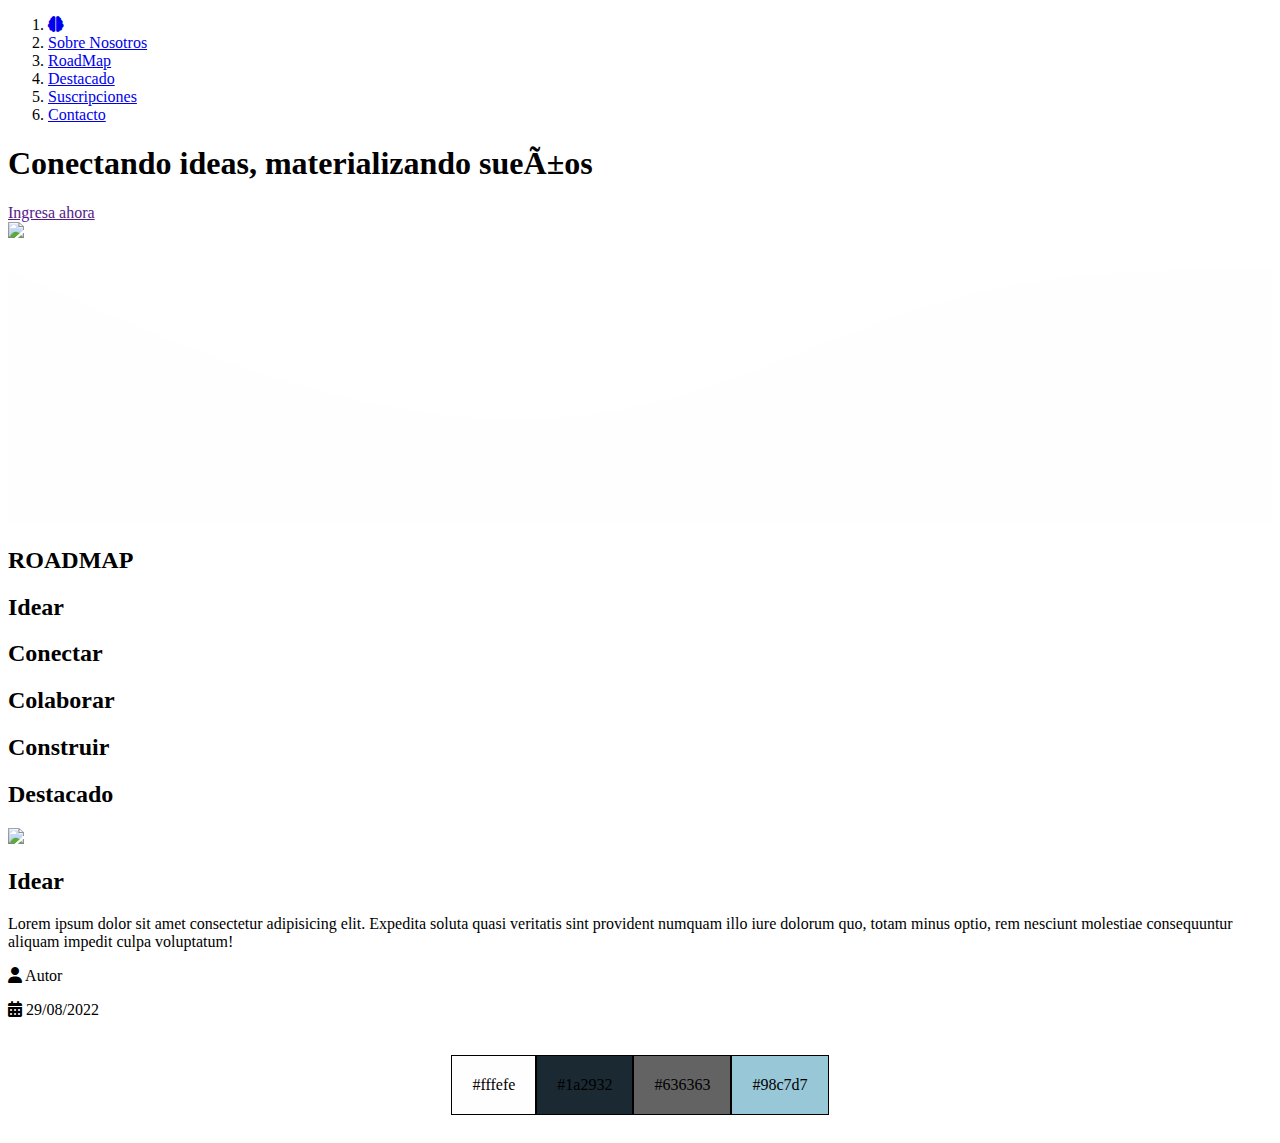
==== index.html @ 6eb666bf "index IdeAR" ====
<!DOCTYPE html>
<html lang=”es”>
<head>
    <meta charset=”UTF-8″ />
    <title>Ide.AR</title>
    <meta name="viewport" content="width=device-width, initial-scale=1">
    <link rel="stylesheet" href="https://cdnjs.cloudflare.com/ajax/libs/font-awesome/4.7.0/css/font-awesome.min.css">
    <link rel="stylesheet" href="https://use.fontawesome.com/releases/v5.5.0/css/all.css" integrity="sha384-B4dIYHKNBt8Bc12p+WXckhzcICo0wtJAoU8YZTY5qE0Id1GSseTk6S+L3BlXeVIU" crossorigin="anonymous">
    <link rel="stylesheet" href="https://cdnjs.cloudflare.com/ajax/libs/font-awesome/6.1.2/css/all.min.css">
    <link rel="stylesheet" href="/css/styles.css">
</head>
<body> 
    <nav>
        <ol>
            <li><a href="#home"><i class='fas fa-brain'></i></a></li>
            <li><a href="#about">Sobre Nosotros</a></li>
            <li><a href="#roadmap">RoadMap</a></li>
            <li><a href="#destacado">Destacado</a></li>
            <li><a href="#pricing">Suscripciones</a></li>
            <li><a href="#contact">Contacto</a></li>
        </ol>
    </nav>

    <header>
        <article class="mainHeader">
            <section class="infoHeader">
                <h1>Conectando ideas, materializando sueños</h1>
                <a href="">Ingresa ahora</a>
            </section>
            <img src="/img/main.svg">
        </article>
    <svg xmlns="http://www.w3.org/2000/svg" viewBox="0 0 1440 320">
        <path fill="#fffefe" fill-opacity="1" d="M0,32L60,58.7C120,85,240,139,360,170.7C480,203,600,213,720,186.7C840,160,960,96,1080,64C1200,32,1320,32,1380,32L1440,32L1440,320L1380,320C1320,320,1200,320,1080,320C960,320,840,320,720,320C600,320,480,320,360,320C240,320,120,320,60,320L0,320Z"></path>
    </svg>
    </header>

    <article class="roadMap">
        <header id="roadmap"><h2>ROADMAP</h2></header>

        <section>
            <h2>Idear</h2>
        </section>

        <section>
            <h2>Conectar</h2>
        </section>

        <section>
            <h2>Colaborar</h2>
        </section>

        <section>
            <h2>Construir</h2>
        </section>
    </article>

    <section class="destacado">
        <h2>Destacado</h2>
        
        <article>
            <img src="https://yt3.ggpht.com/ytc/AMLnZu_RnmQFv0kK66LbnqPT1wWzkG98lnRCBp2_3GdvHw=s900-c-k-c0x00ffffff-no-rj">
            <p>
                <h2>Idear</h2>
                Lorem ipsum dolor sit amet consectetur adipisicing elit. Expedita soluta quasi veritatis sint provident numquam illo iure dolorum quo, totam minus optio, rem nesciunt molestiae consequuntur aliquam impedit culpa voluptatum!
            </p>
            <footer>
                <p class="mainAuthor"><i class="fas fa-user"></i> Autor</p>
                <p class="mainDate"><i class="fa-solid fa-calendar-days"></i> 29/08/2022</p>
            </footer>
        </article>
    </section>

<div style="display:flex; align-items: center; justify-content: center; padding: 20px;">
    <div style="background-color: #fffefe; padding: 20px; border: 1px solid black;">#fffefe</div>

    <div style="background-color: #1a2932; padding: 20px; border: 1px solid black;">#1a2932</div>

    <div style="background-color: #636363; padding: 20px; border: 1px solid black;">#636363</div>
    
    <div style="background-color: #98c7d7; padding: 20px; border: 1px solid black;">#98c7d7</div>
</div>
</body>
</html>
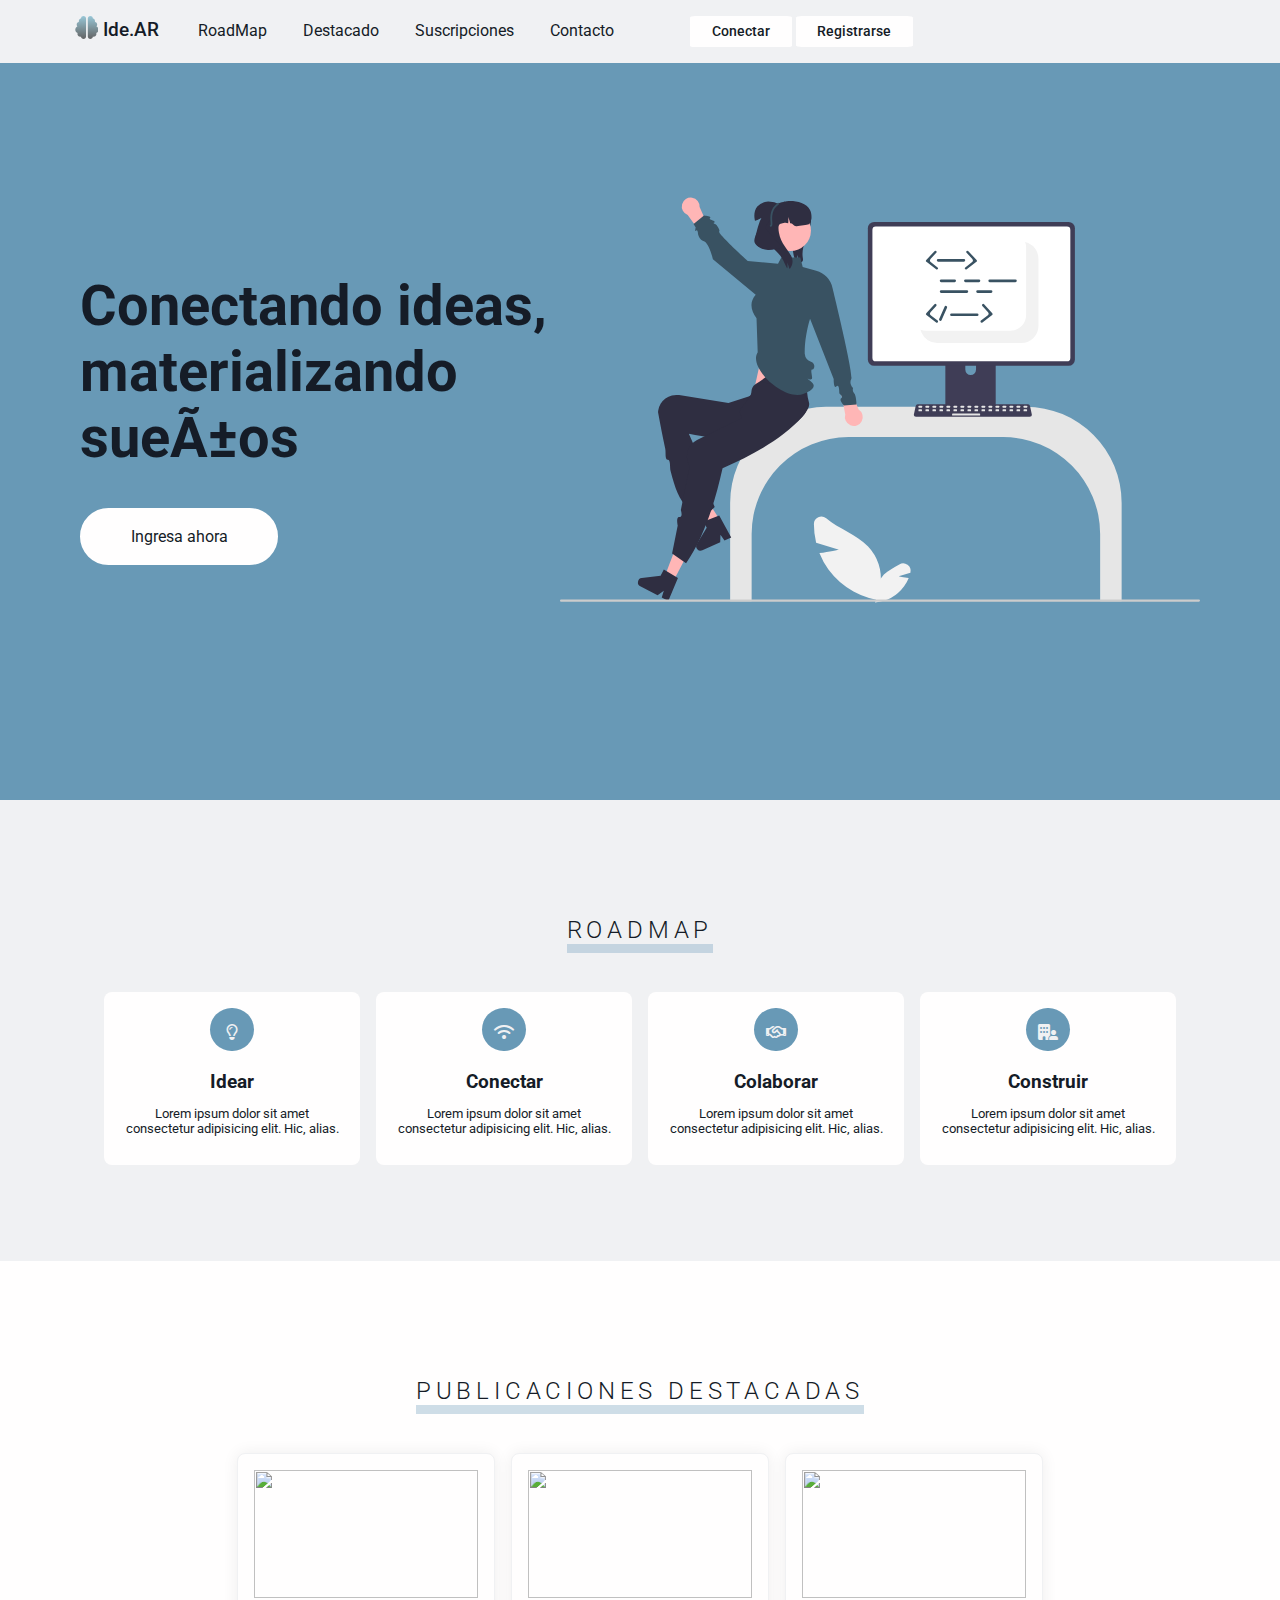
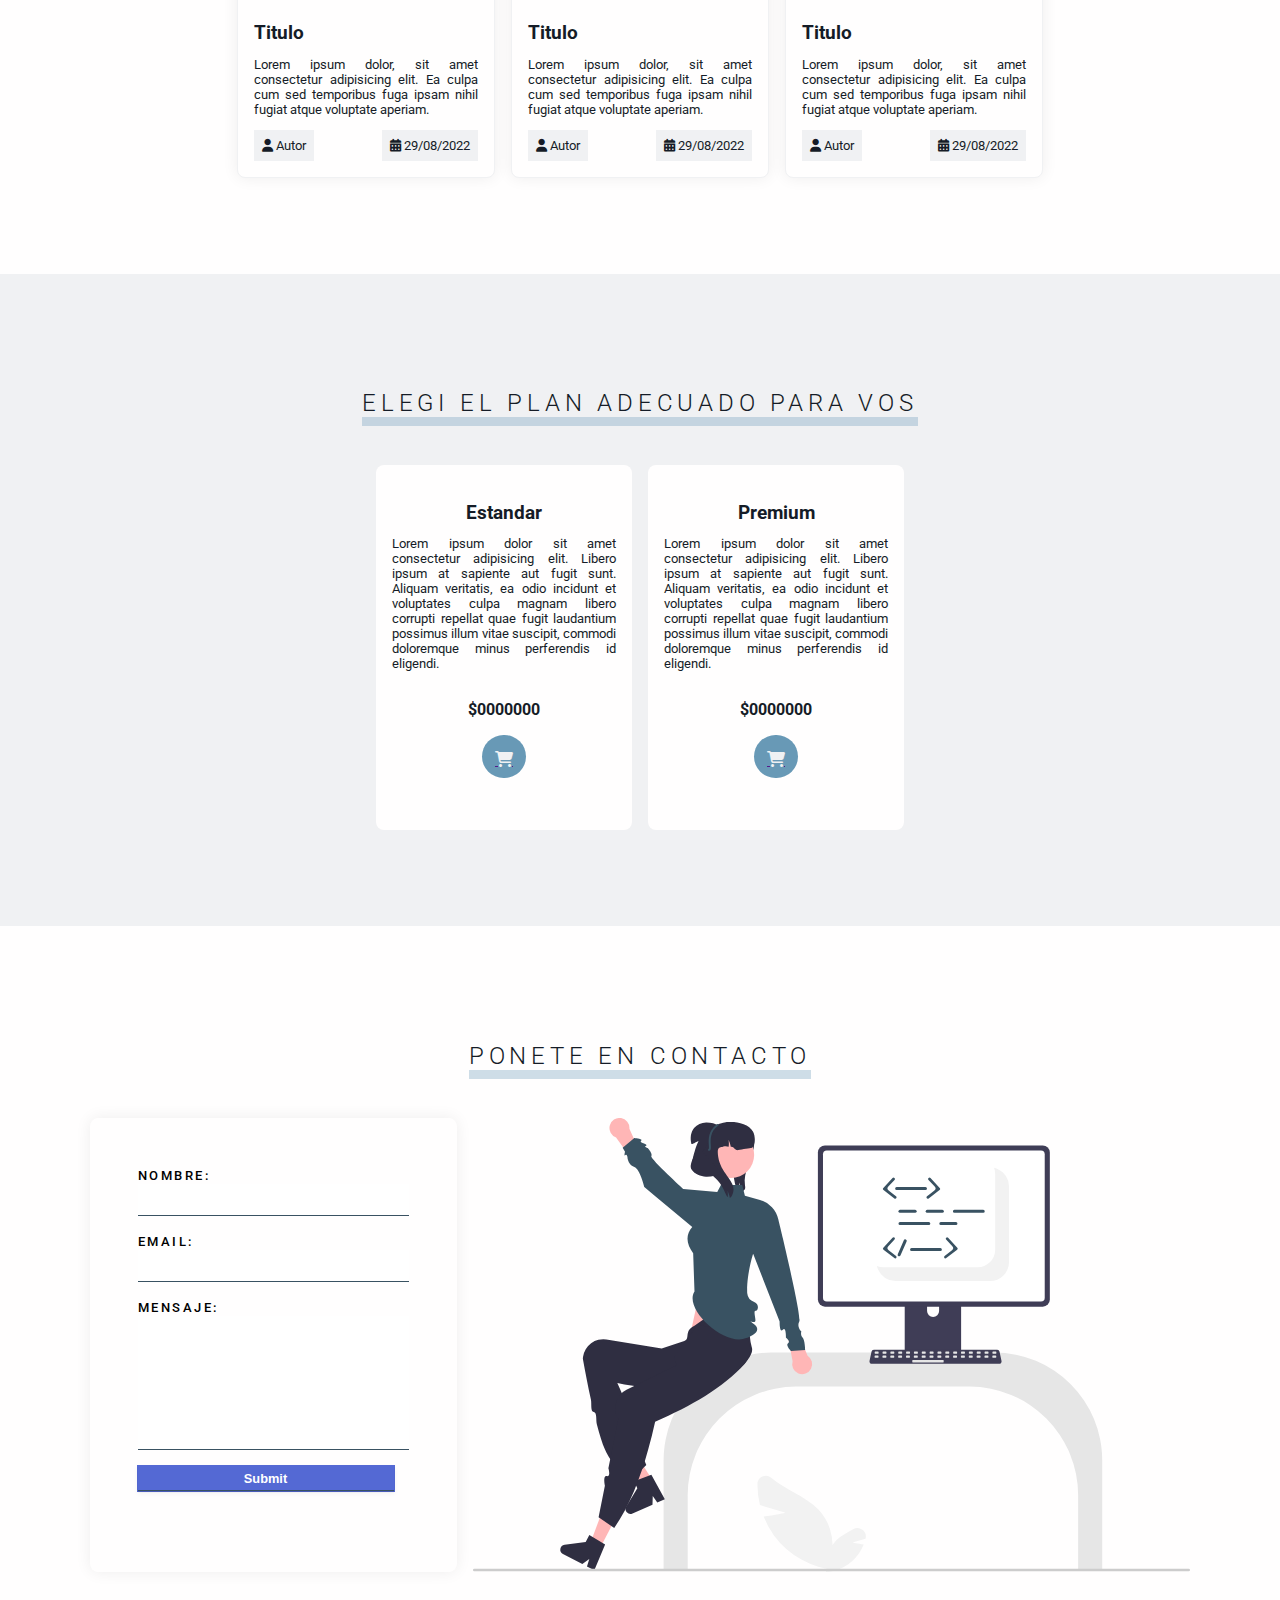
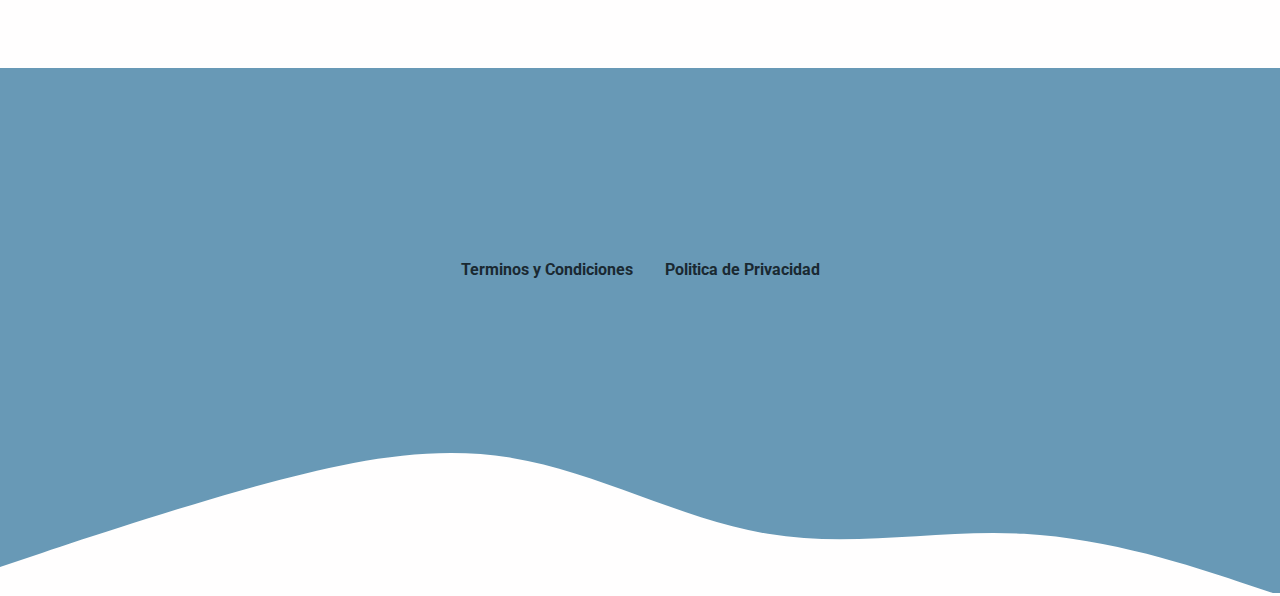
==== commit 0be58f7c: "Cambios Index" ====
--- a/index.html
+++ b/index.html
@@ -12,72 +12,214 @@
 <body> 
     <nav>
         <ol>
-            <li><a href="#home"><i class='fas fa-brain'></i></a></li>
-            <li><a href="#about">Sobre Nosotros</a></li>
-            <li><a href="#roadmap">RoadMap</a></li>
+            <li><a href="#home"><i class='fas fa-brain'></i> Ide.AR</a></li>
+            <li><a href="#roadMap">RoadMap</a></li>
             <li><a href="#destacado">Destacado</a></li>
             <li><a href="#pricing">Suscripciones</a></li>
             <li><a href="#contact">Contacto</a></li>
         </ol>
+        <ol class="userOptions">
+            <li><a href="">Conectar</a></li>
+            <li><a href="">Registrarse</a></li>
+        </ol>
     </nav>
 
-    <header>
-        <article class="mainHeader">
-            <section class="infoHeader">
-                <h1>Conectando ideas, materializando sueños</h1>
-                <a href="">Ingresa ahora</a>
+    <header class="mainHeader">
+        <section class="infoHeader">
+            <h1>Conectando ideas, materializando sueños</h1>
+            <a href="">Ingresa ahora</a>
+        </section>
+        <img src="/img/main.svg">
+    </header>
+
+    <section class="container">
+        <h2 class="mainTitle" id="roadMap">
+            <span>
+                Roadmap
+            </span>
+        </h2>
+        <section class="items">
+            <section class="roadMap">
+                <i class="fa-regular fa-lightbulb"></i>
+                <h2>Idear</h2>
+                <p>
+                    Lorem ipsum dolor sit amet consectetur adipisicing elit. Hic, alias.
+                </p>
+            </section>
+
+            <section class="roadMap">
+                <i class="fa-solid fa-wifi"></i>
+                <h2>Conectar</h2>
+                <p>
+                    Lorem ipsum dolor sit amet consectetur adipisicing elit. Hic, alias.
+                </p>
+            </section>
+
+            <section class="roadMap">
+                <i class="fa-regular fa-handshake"></i>
+                <h2>Colaborar</h2>
+                <p>
+                    Lorem ipsum dolor sit amet consectetur adipisicing elit. Hic, alias.
+                </p>
+            </section>
+
+            <section class="roadMap">
+                <i class="fa-solid fa-building-user"></i>
+                <h2>Construir</h2>
+                <p>
+                    Lorem ipsum dolor sit amet consectetur adipisicing elit. Hic, alias.
+                </p>
+            </section>
+        </section>
+    </section>
+
+    <section class="container news">
+        <h2 class="mainTitle" id="destacado">
+            <span>
+                Publicaciones Destacadas
+            </span>
+        </h2>
+        <section class="items">
+            <article class="lastNews">
+                <img src="">
+                <header>
+                    <h2>Titulo</h2>
+                </header>
+                <p>
+                    Lorem ipsum dolor, sit amet consectetur adipisicing elit. Ea culpa cum sed temporibus fuga ipsam nihil fugiat atque voluptate aperiam.
+                </p>
+                <footer>
+                    <section class="mainAuthor">
+                        <p>
+                            <i class="fas fa-user"></i> Autor
+                        </p>
+                    </section>
+                    <section class="mainDate">
+                        <p>
+                            <i class="fa-solid fa-calendar-days"></i> 29/08/2022
+                        </p>
+                    </section>
+                </footer>
+            </article>
+
+            <article class="lastNews">
+                <img src="">
+                <header>
+                    <h2>Titulo</h2>
+                </header>
+                <p>
+                    Lorem ipsum dolor, sit amet consectetur adipisicing elit. Ea culpa cum sed temporibus fuga ipsam nihil fugiat atque voluptate aperiam.
+                </p>
+                <footer>
+                    <section class="mainAuthor">
+                        <p>
+                            <i class="fas fa-user"></i> Autor
+                        </p>
+                    </section>
+                    <section class="mainDate">
+                        <p>
+                            <i class="fa-solid fa-calendar-days"></i> 29/08/2022
+                        </p>
+                    </section>
+                </footer>
+            </article>
+
+            <article class="lastNews">
+                <img src="">
+                <header>
+                    <h2>Titulo</h2>
+                </header>
+                <p>
+                    Lorem ipsum dolor, sit amet consectetur adipisicing elit. Ea culpa cum sed temporibus fuga ipsam nihil fugiat atque voluptate aperiam.
+                </p>
+                <footer>
+                    <section class="mainAuthor">
+                        <p>
+                            <i class="fas fa-user"></i> Autor
+                        </p>
+                    </section>
+                    <section class="mainDate">
+                        <p>
+                            <i class="fa-solid fa-calendar-days"></i> 29/08/2022
+                        </p>
+                    </section>
+                </footer>
+            </article>
+        </section>
+    </section>
+
+    <section class="container">
+        <h2 class="mainTitle" id="roadMap">
+            <span>
+                Elegi el plan adecuado para vos
+            </span>
+        </h2>
+        <section class="items">
+            <section class="subscriptions">
+                <h2>Estandar</h2>
+                <p>
+                    Lorem ipsum dolor sit amet consectetur adipisicing elit. Libero ipsum at sapiente aut fugit sunt. Aliquam veritatis, ea odio incidunt et voluptates culpa magnam libero corrupti repellat quae fugit laudantium possimus illum vitae suscipit, commodi doloremque minus perferendis id eligendi.
+                </p>
+                <p class="mountSubscription">
+                    $0000000
+                </p>
+                <a href="" class="getSubscription"><i class="fa-solid fa-cart-shopping"></i></a>
+                <br>
+                <br>
+            </section>
+
+            <section class="subscriptions">
+                <h2>Premium</h2>
+                <p>
+                    Lorem ipsum dolor sit amet consectetur adipisicing elit. Libero ipsum at sapiente aut fugit sunt. Aliquam veritatis, ea odio incidunt et voluptates culpa magnam libero corrupti repellat quae fugit laudantium possimus illum vitae suscipit, commodi doloremque minus perferendis id eligendi.
+                </p>
+                <p class="mountSubscription">
+                    $0000000
+                </p>
+                <a href="" class="getSubscription"><i class="fa-solid fa-cart-shopping"></i></a>
+                <br>
+            </section>  
+        </section>
+    </section>
+
+    <section class="container contactForm">
+        <h2 class="mainTitle" id="roadMap">
+            <span>
+                Ponete en Contacto
+            </span>
+        </h2>
+        <section class="items">
+            <section class="dataForm">
+                <form action="">
+                    <div class="formField">
+                        <label for="nombre">Nombre:</label>
+                        <input type="email" id="nombre">
+                    </div>
+                    <div class="formField">
+                        <label for="email">Email:</label>
+                        <input type="text" id="email">
+                    </div>
+                    <div class="formField">
+                        <label for="mensaje">Mensaje:</label>
+                        <input type="text" id="mensaje" class="messageForm">
+                    </div>
+                    <div class="formField">
+                        <input type="submit">
+                    </div>
+                </form>
             </section>
             <img src="/img/main.svg">
-        </article>
-    <svg xmlns="http://www.w3.org/2000/svg" viewBox="0 0 1440 320">
-        <path fill="#fffefe" fill-opacity="1" d="M0,32L60,58.7C120,85,240,139,360,170.7C480,203,600,213,720,186.7C840,160,960,96,1080,64C1200,32,1320,32,1380,32L1440,32L1440,320L1380,320C1320,320,1200,320,1080,320C960,320,840,320,720,320C600,320,480,320,360,320C240,320,120,320,60,320L0,320Z"></path>
-    </svg>
-    </header>
-
-    <article class="roadMap">
-        <header id="roadmap"><h2>ROADMAP</h2></header>
-
-        <section>
-            <h2>Idear</h2>
-        </section>
-
-        <section>
-            <h2>Conectar</h2>
-        </section>
-
-        <section>
-            <h2>Colaborar</h2>
-        </section>
-
-        <section>
-            <h2>Construir</h2>
-        </section>
-    </article>
-
-    <section class="destacado">
-        <h2>Destacado</h2>
-        
-        <article>
-            <img src="https://yt3.ggpht.com/ytc/AMLnZu_RnmQFv0kK66LbnqPT1wWzkG98lnRCBp2_3GdvHw=s900-c-k-c0x00ffffff-no-rj">
-            <p>
-                <h2>Idear</h2>
-                Lorem ipsum dolor sit amet consectetur adipisicing elit. Expedita soluta quasi veritatis sint provident numquam illo iure dolorum quo, totam minus optio, rem nesciunt molestiae consequuntur aliquam impedit culpa voluptatum!
-            </p>
-            <footer>
-                <p class="mainAuthor"><i class="fas fa-user"></i> Autor</p>
-                <p class="mainDate"><i class="fa-solid fa-calendar-days"></i> 29/08/2022</p>
-            </footer>
-        </article>
-    </section>
-
-<div style="display:flex; align-items: center; justify-content: center; padding: 20px;">
-    <div style="background-color: #fffefe; padding: 20px; border: 1px solid black;">#fffefe</div>
-
-    <div style="background-color: #1a2932; padding: 20px; border: 1px solid black;">#1a2932</div>
-
-    <div style="background-color: #636363; padding: 20px; border: 1px solid black;">#636363</div>
-    
-    <div style="background-color: #98c7d7; padding: 20px; border: 1px solid black;">#98c7d7</div>
-</div>
+        </section>
+    </section>
+
+    <footer>
+        <p>
+            <a href="">Terminos y Condiciones</a>
+            <a href="">Politica de Privacidad</a>
+        </p>
+        <svg xmlns="http://www.w3.org/2000/svg" viewBox="0 0 1440 320">
+            <path fill="#fffefe" fill-opacity="1" d="M0,288L48,272C96,256,192,224,288,197.3C384,171,480,149,576,165.3C672,181,768,235,864,250.7C960,267,1056,245,1152,250.7C1248,256,1344,288,1392,304L1440,320L1440,320L1392,320C1344,320,1248,320,1152,320C1056,320,960,320,864,320C768,320,672,320,576,320C480,320,384,320,288,320C192,320,96,320,48,320L0,320Z"></path>
+        </svg>
+    </footer>
 </body>
 </html>--- a/css/styles.css
+++ b/css/styles.css
@@ -0,0 +1,334 @@
+@import url('https://fonts.googleapis.com/css2?family=Roboto:wght@400;500;700&display=swap');
+
+:root{
+    --main-bg-color: #fffefe;
+    --main-bg2-color: #f0f1f3;
+    --main-ad-color: #6899b6;
+    --main-ad2-color: #395262;
+    --main-txt-color: #151c27;
+}
+
+body{
+    background-color: var(--main-bg-color) ;
+    margin: 0;
+}
+
+h1,h2,h3,h4,h5{
+    font-family: 'Roboto', sans-serif;
+    color: var(--main-txt-color);
+}
+
+nav{
+    background-color: var(--main-bg2-color);
+    position: fixed;
+    width: 100%;
+    z-index: 1;
+    top: 0;
+    left: 0;
+    padding: 0.5em;
+    font-family: 'Roboto', sans-serif;
+}
+
+nav ol{
+    margin: 0.5em;
+    display: inline-block;
+}
+
+nav li{
+    list-style: none;
+    display: inline-block;
+}
+
+nav ol li:first-child{
+    font-weight: 500;
+    font-size: 1.2em;
+}
+
+nav ol.userOptions li{
+    font-weight: 500;
+    font-size: 0.9em!important;
+    background-color: var(--main-bg-color);
+    padding: 0.5em;
+    border-radius: 5%;
+}
+
+nav a{
+    color: var(--main-txt-color);
+    text-decoration: none;
+    margin:1em;
+    font-size: 1em;
+    -webkit-transition: 0.5s all;   
+    -webkit-transition-delay: 0.5s; 
+    -moz-transition: 0.5s all;   
+    -moz-transition-delay: 0.5s; 
+    -ms-transition: 0.5s all;   
+    -ms-transition-delay: 0.5s; 
+    -o-transition: 0.5s all;   
+    -o-transition-delay: 0.5s; 
+    transition: 0.5s all;   
+    transition-delay: 0.5s; 
+}
+
+nav a:hover{
+    color: var(--main-ad-color);
+    -webkit-transition-delay: 0s;
+    -moz-transition-delay: 0s;
+    -ms-transition-delay: 0s;
+    -o-transition-delay: 0s;
+    transition-delay: 0s;
+}
+
+nav a i{
+    color: var(--main-txt-color);
+}
+
+.fa-brain{
+    background: -webkit-linear-gradient(#98c7d7,#636363);
+    -webkit-background-clip: text;
+    -webkit-text-fill-color: transparent;
+    font-size: 1.2em;
+}
+
+header{
+    background-color: var(--main-ad-color);
+    margin: 0;
+}
+
+.mainHeader{
+    display: flex;
+    align-items: center;
+    justify-content: center;
+    padding: 5em;
+}
+
+.mainHeader img{
+    width: 40em;
+    height: 40em;
+}
+
+.infoHeader a{
+    width: 10em;
+    text-decoration: none;
+    text-align: center;
+    font-family: 'Roboto', sans-serif;
+    background-color: var(--main-bg-color);
+    color: var(--main-txt-color);
+    padding: 1em;
+    display: block;
+    border: 0.2em solid var(--main-bg-color);
+    border-radius: 2em;
+}
+
+.infoHeader a:hover{
+    color: var(--main-ad-color);
+}
+
+.infoHeader h1{
+    font-size: 3.5em;
+    color: var(--main-txt-color);
+}
+
+header svg{
+    margin-bottom: -0.3em;
+}
+
+
+section.container {
+    background-color: var(--main-bg2-color);
+    padding: 6em 2em 6em;
+    width: auto!important;
+}
+
+section.items{
+    display: flex;
+    flex-wrap: wrap; 
+    justify-content: center;
+    column-gap: 1em;
+    row-gap: 1em;
+}
+
+section.container h2.mainTitle{
+    text-align: center;
+    font-weight: 300;
+    letter-spacing: 0.2em;
+    text-transform: uppercase;
+    margin-bottom: 2em;
+}
+
+h2#roadMap span, h2#destacado span {
+    border-bottom: 0.4em solid #6899b652;
+}
+
+section.roadMap, article.lastNews, section.subscriptions{
+    width: 14em;
+    background-color: var(--main-bg-color);
+    display: flex;
+    flex-direction: column;
+    align-items: center;
+    padding: 1em;
+    border-radius: 0.5em;
+}
+
+section.container.contactForm, section.container.news{
+    background-color: var(--main-bg-color);
+}
+
+article.lastNews{
+    display: block;
+    border: 0.1em solid var(--main-bg2-color);
+    box-shadow: 0em 0em 1em rgb(0 0 0 / 7%);
+}
+
+article.lastNews img {
+    width: 14em;
+    height: 8em;
+}
+
+section.roadMap h2, article.lastNews h2, section.subscriptions h2{
+    font-size: 1.2em;
+    margin: 0 auto;
+    margin-top: 1em;
+}
+
+article.lastNews header{
+    background-color: transparent!important;
+    margin: 0 auto;
+}
+
+section.roadMap p, article.lastNews p, section.subscriptions p{
+    font-family: 'Roboto', sans-serif;
+    font-size: 0.8em;
+    text-align: center;
+    color: var(--main-txt-color);
+}
+
+section.subscriptions p, article.lastNews p{
+    text-align: justify;
+}
+
+p.mountSubscription{
+    font-size: 1em!important;
+    font-weight: bold;
+    display: inline-block;
+}
+
+a.getSubscription{
+    display: inline-block;
+}
+
+.fa-lightbulb, .fa-wifi, .fa-handshake, .fa-building-user, .fa-cart-shopping {
+    width: 0.7em;
+    height: 0.7em;
+    background-color: var(--main-ad-color);
+    font-size: 1em;
+    color: var(--main-bg2-color);
+    padding: 1em;
+    border-radius: 100%;
+    display: flex;
+    justify-content: center;
+}
+
+article.lastNews footer{
+    background-color: transparent!important;
+    padding: 0;
+}
+
+article.lastNews footer section.mainAuthor, article.lastNews footer section.mainDate{
+    width: auto;
+    height: auto;
+    background: var(--main-bg2-color);
+    display: inline-block;
+    font-family: 'Roboto', sans-serif;
+    padding: 0.5em;
+}
+
+article.lastNews footer section.mainAuthor p, article.lastNews footer section.mainDate p{
+    margin: 0 auto;
+}
+
+article.lastNews footer p{
+    display: block!important;
+}
+
+section.mainDate {
+    float: right;
+}
+
+
+section.dataForm{
+    padding: 2em;
+    box-shadow: 0em 0em 1em rgb(0 0 0 / 7%);
+    border-radius: 2%;
+}
+
+.formField{
+    margin: 1em;
+}
+
+.formField label{
+    font-family: 'Roboto', sans-serif;
+    text-transform: uppercase;
+    font-weight: 500;
+    font-size: 0.8em;
+    letter-spacing: 0.2em;
+}
+
+.formField input {
+    font-size: 0.8em;
+    padding: 0.2em 0.6em;
+    width: 20em;
+    display: block;
+    min-height: 2em;
+    border: unset;
+    outline-color: rgb(84 105 212 / 0.5);
+    background-color: rgb(255, 255, 255);
+    border-bottom: 1px solid var(--main-ad2-color);
+}
+
+.formField input.messageForm{
+    width: 20em;
+    height: 10em;
+    overflow: auto;
+}
+
+.formField input[type="submit"] {
+    background-color: rgb(84, 105, 212);
+    box-shadow: rgba(0, 0, 0, 0) 0px 0px 0px 0px, 
+                rgba(0, 0, 0, 0) 0px 0px 0px 0px, 
+                rgba(0, 0, 0, 0.12) 0px 1px 1px 0px, 
+                rgb(84, 105, 212) 0px 0px 0px 1px, 
+                rgba(0, 0, 0, 0) 0px 0px 0px 0px, 
+                rgba(0, 0, 0, 0) 0px 0px 0px 0px, 
+                rgba(60, 66, 87, 0.08) 0px 2px 5px 0px;
+    color: #fff;
+    font-weight: 600;
+    cursor: pointer;
+}
+
+footer{
+    background-color: var(--main-ad-color);
+    padding-top: 10em;
+}
+
+footer a{
+    display: inline-block;
+    text-decoration: none;
+    font-family: 'Roboto', sans-serif;
+    margin: 1em;
+    font-weight: bolder;
+    color: #1a2932;
+}
+
+footer p{
+    display: flex;
+    justify-content: center;
+    align-items: center;
+}
+
+section.contactar {
+    padding: 20em;
+}
+
+footer svg{
+    margin-bottom: -0.4em;;    
+}
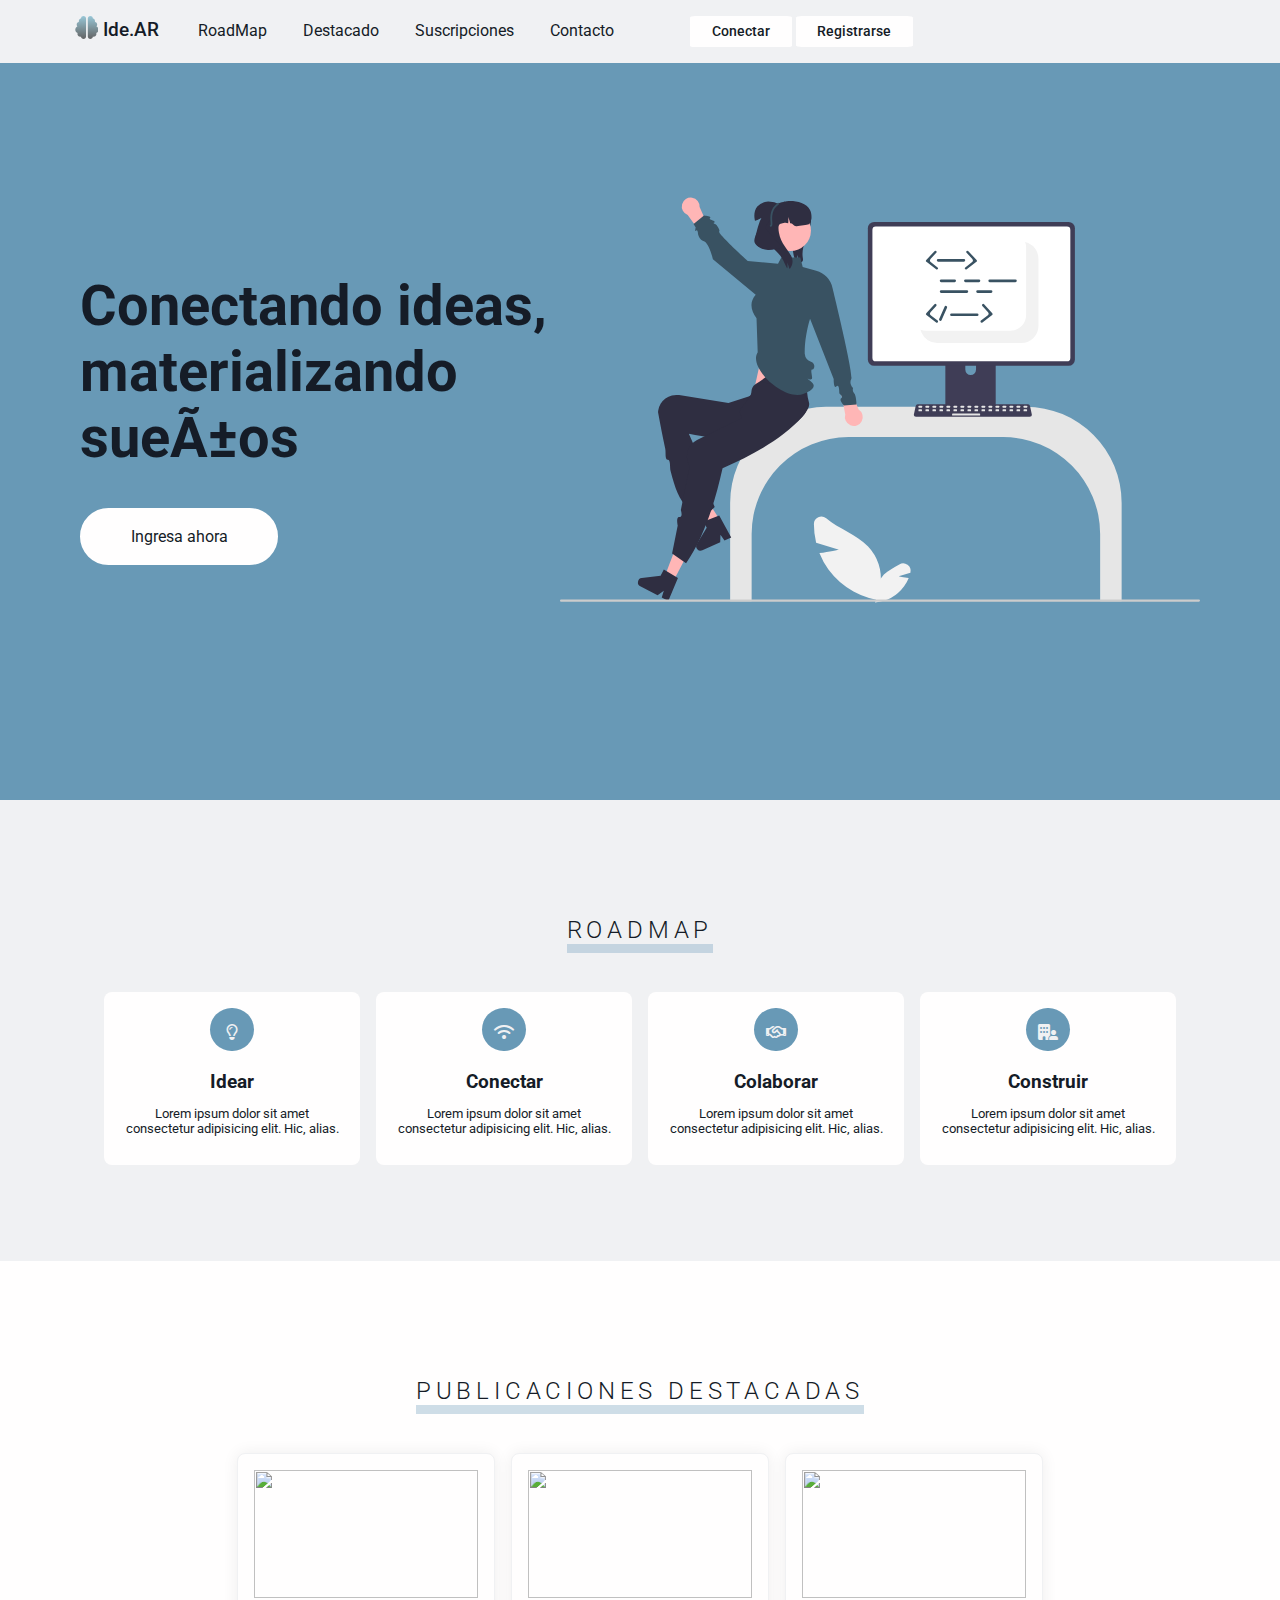
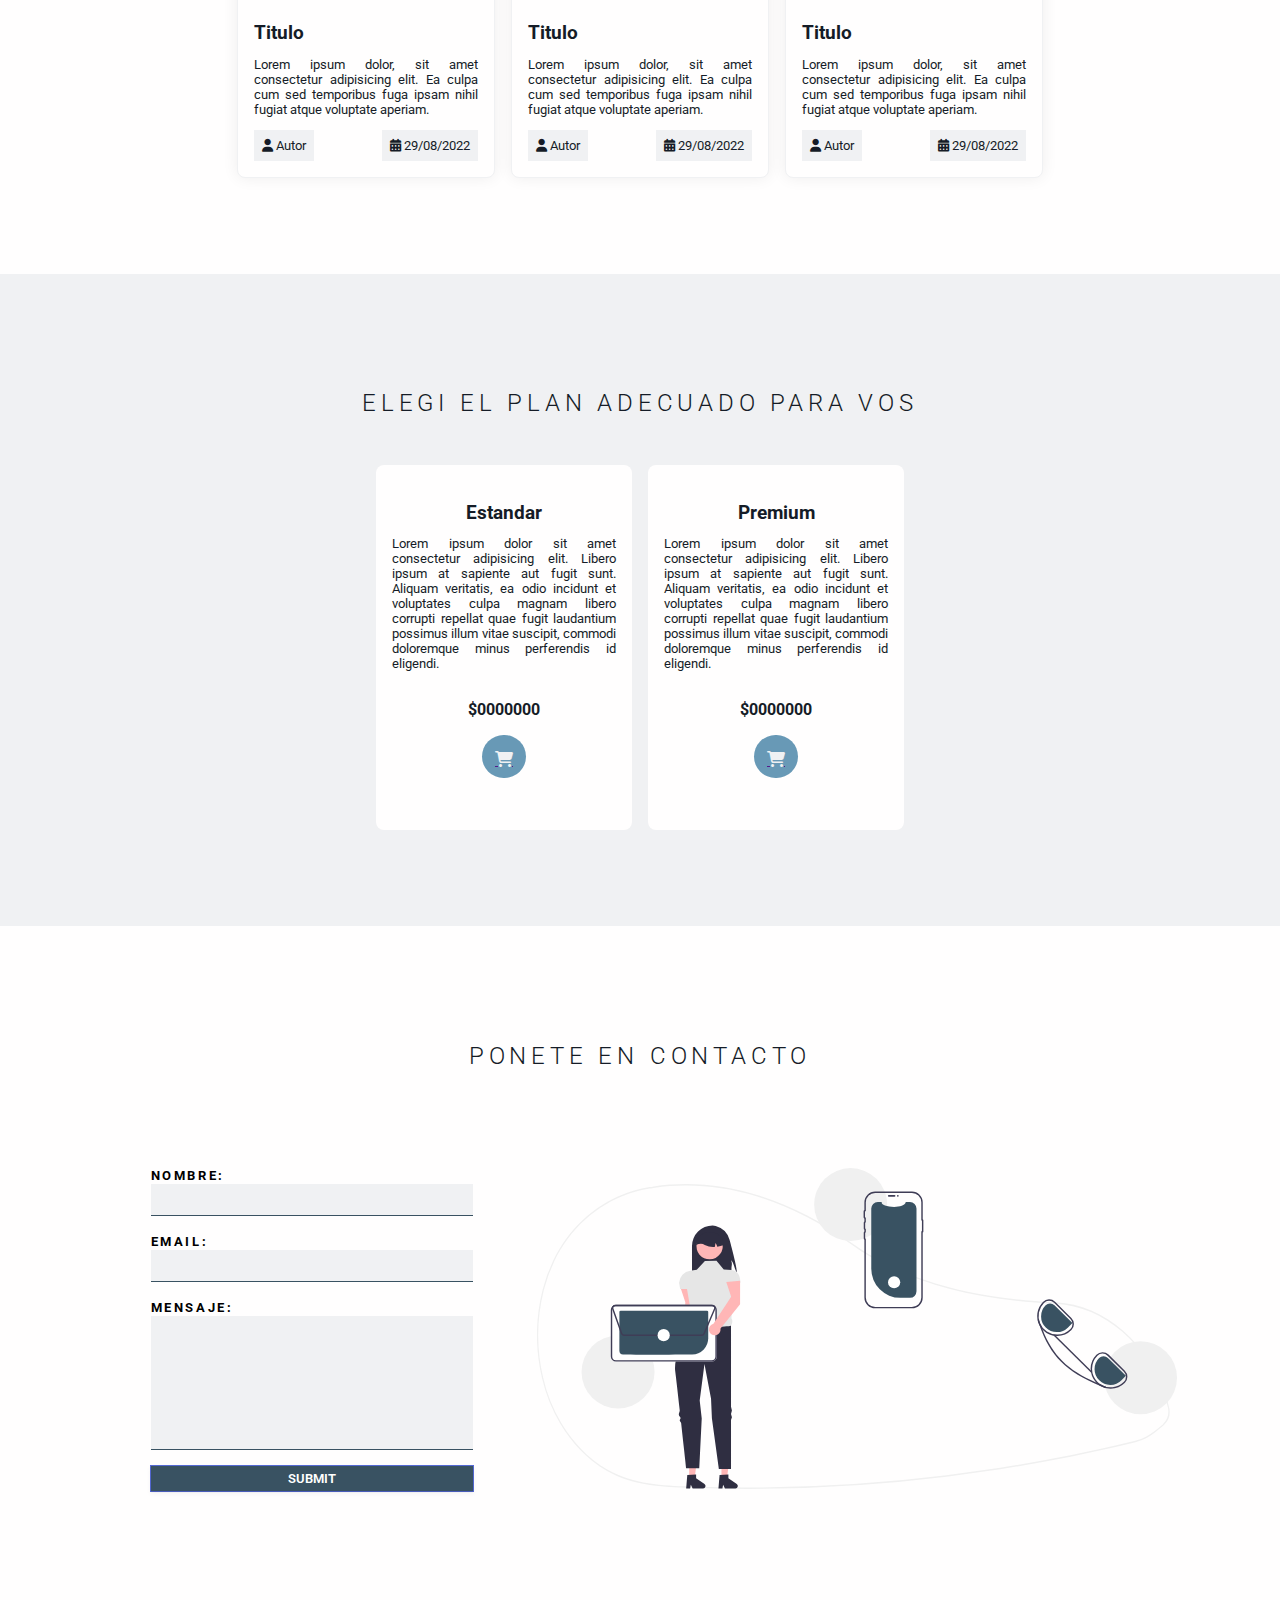
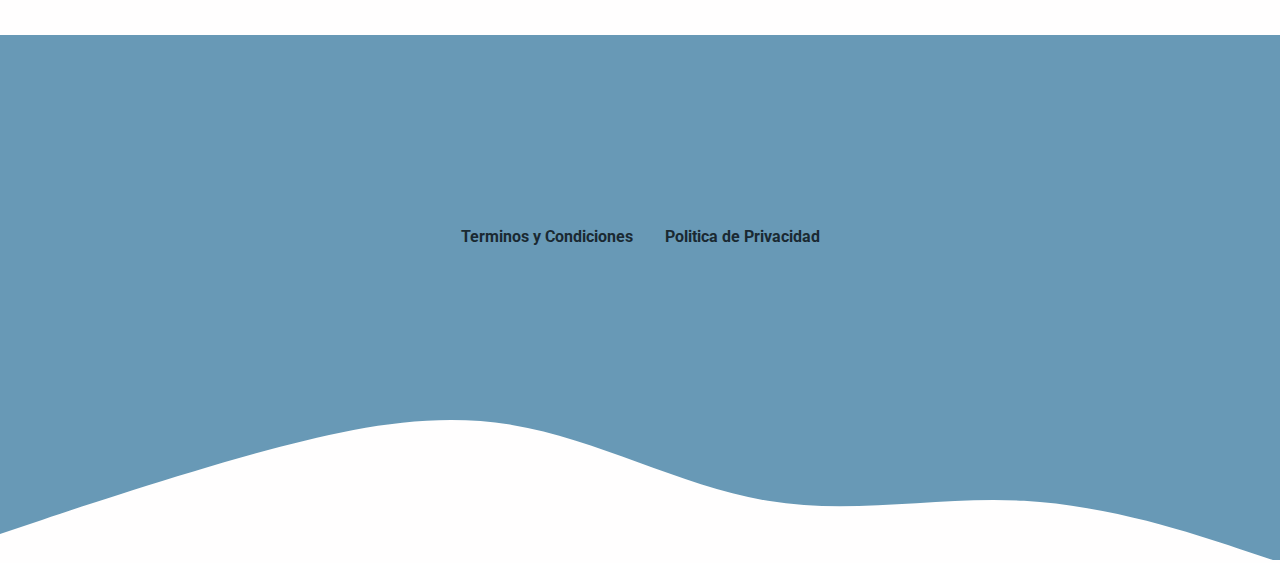
==== commit 5738b293: "Formulario Contacto" ====
--- a/index.html
+++ b/index.html
@@ -149,7 +149,7 @@
     </section>
 
     <section class="container">
-        <h2 class="mainTitle" id="roadMap">
+        <h2 class="mainTitle" id="pricing">
             <span>
                 Elegi el plan adecuado para vos
             </span>
@@ -183,7 +183,7 @@
     </section>
 
     <section class="container contactForm">
-        <h2 class="mainTitle" id="roadMap">
+        <h2 class="mainTitle" id="contact">
             <span>
                 Ponete en Contacto
             </span>
@@ -201,14 +201,14 @@
                     </div>
                     <div class="formField">
                         <label for="mensaje">Mensaje:</label>
-                        <input type="text" id="mensaje" class="messageForm">
+                        <textarea name="mensaje" id="mensaje" class="messageForm"></textarea>
                     </div>
                     <div class="formField">
                         <input type="submit">
                     </div>
                 </form>
             </section>
-            <img src="/img/main.svg">
+            <img src="/img/contactUs.svg">
         </section>
     </section>
 
--- a/css/styles.css
+++ b/css/styles.css
@@ -257,7 +257,6 @@
 
 section.dataForm{
     padding: 2em;
-    box-shadow: 0em 0em 1em rgb(0 0 0 / 7%);
     border-radius: 2%;
 }
 
@@ -268,31 +267,37 @@
 .formField label{
     font-family: 'Roboto', sans-serif;
     text-transform: uppercase;
-    font-weight: 500;
+    font-weight: bolder;
     font-size: 0.8em;
     letter-spacing: 0.2em;
 }
 
-.formField input {
+.formField input, .formField textarea {
+    width: 24em;
+    min-height: 2em;
+    background-color: var(--main-bg2-color);
+    font-family: 'Roboto', sans-serif;
     font-size: 0.8em;
+    color: var(--main-txt-color);
     padding: 0.2em 0.6em;
-    width: 20em;
     display: block;
-    min-height: 2em;
     border: unset;
-    outline-color: rgb(84 105 212 / 0.5);
-    background-color: rgb(255, 255, 255);
-    border-bottom: 1px solid var(--main-ad2-color);
-}
-
-.formField input.messageForm{
-    width: 20em;
+    outline-color: var(--main-bg2-color);
+    border-bottom: 0.1em solid var(--main-ad2-color);
+}
+
+.formField textarea{
+    width: 24em;
     height: 10em;
-    overflow: auto;
+    font-size: 0.8em;
+    overflow: hidden;
+    resize: none;
 }
 
 .formField input[type="submit"] {
-    background-color: rgb(84, 105, 212);
+    width: 25.2em;
+    background-color: var(--main-ad2-color);
+    text-transform: uppercase;
     box-shadow: rgba(0, 0, 0, 0) 0px 0px 0px 0px, 
                 rgba(0, 0, 0, 0) 0px 0px 0px 0px, 
                 rgba(0, 0, 0, 0.12) 0px 1px 1px 0px, 
@@ -305,6 +310,10 @@
     cursor: pointer;
 }
 
+section.container.contactForm section.items img{
+    width: 40em;
+}
+
 footer{
     background-color: var(--main-ad-color);
     padding-top: 10em;
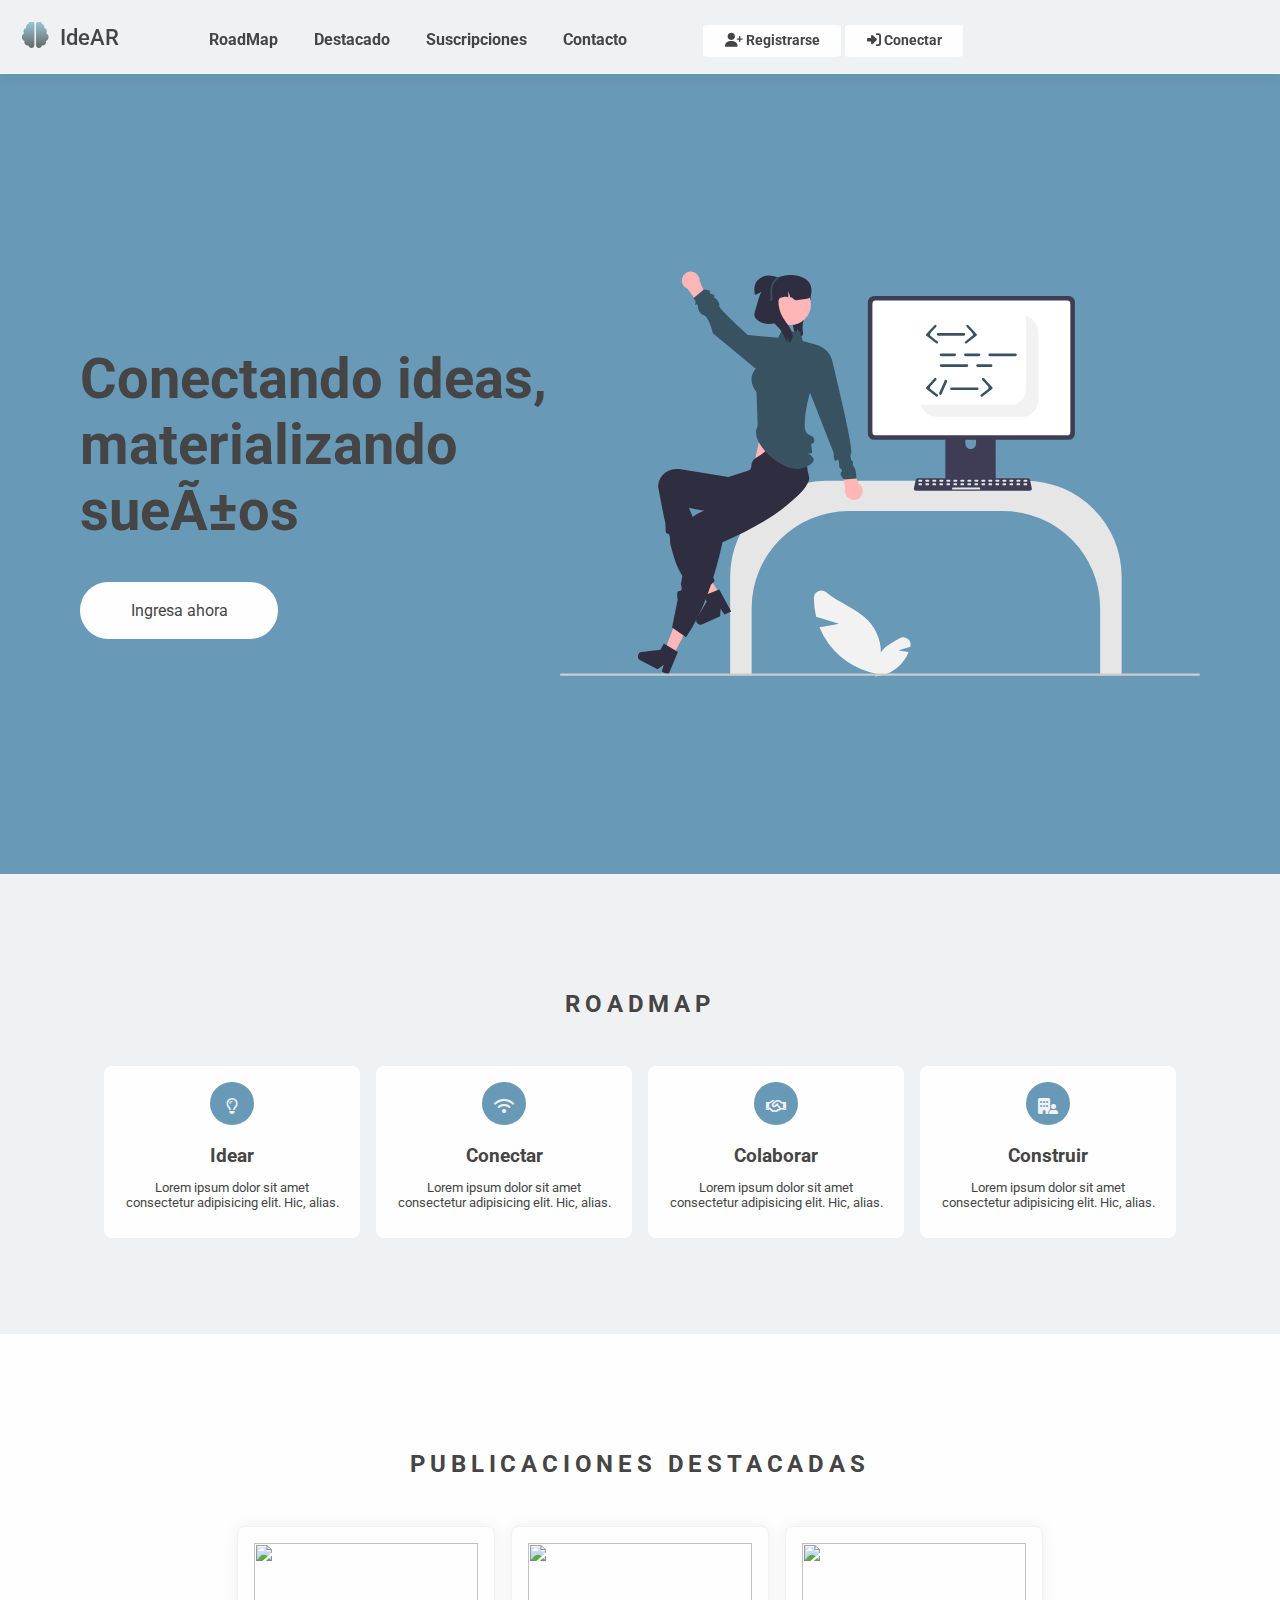
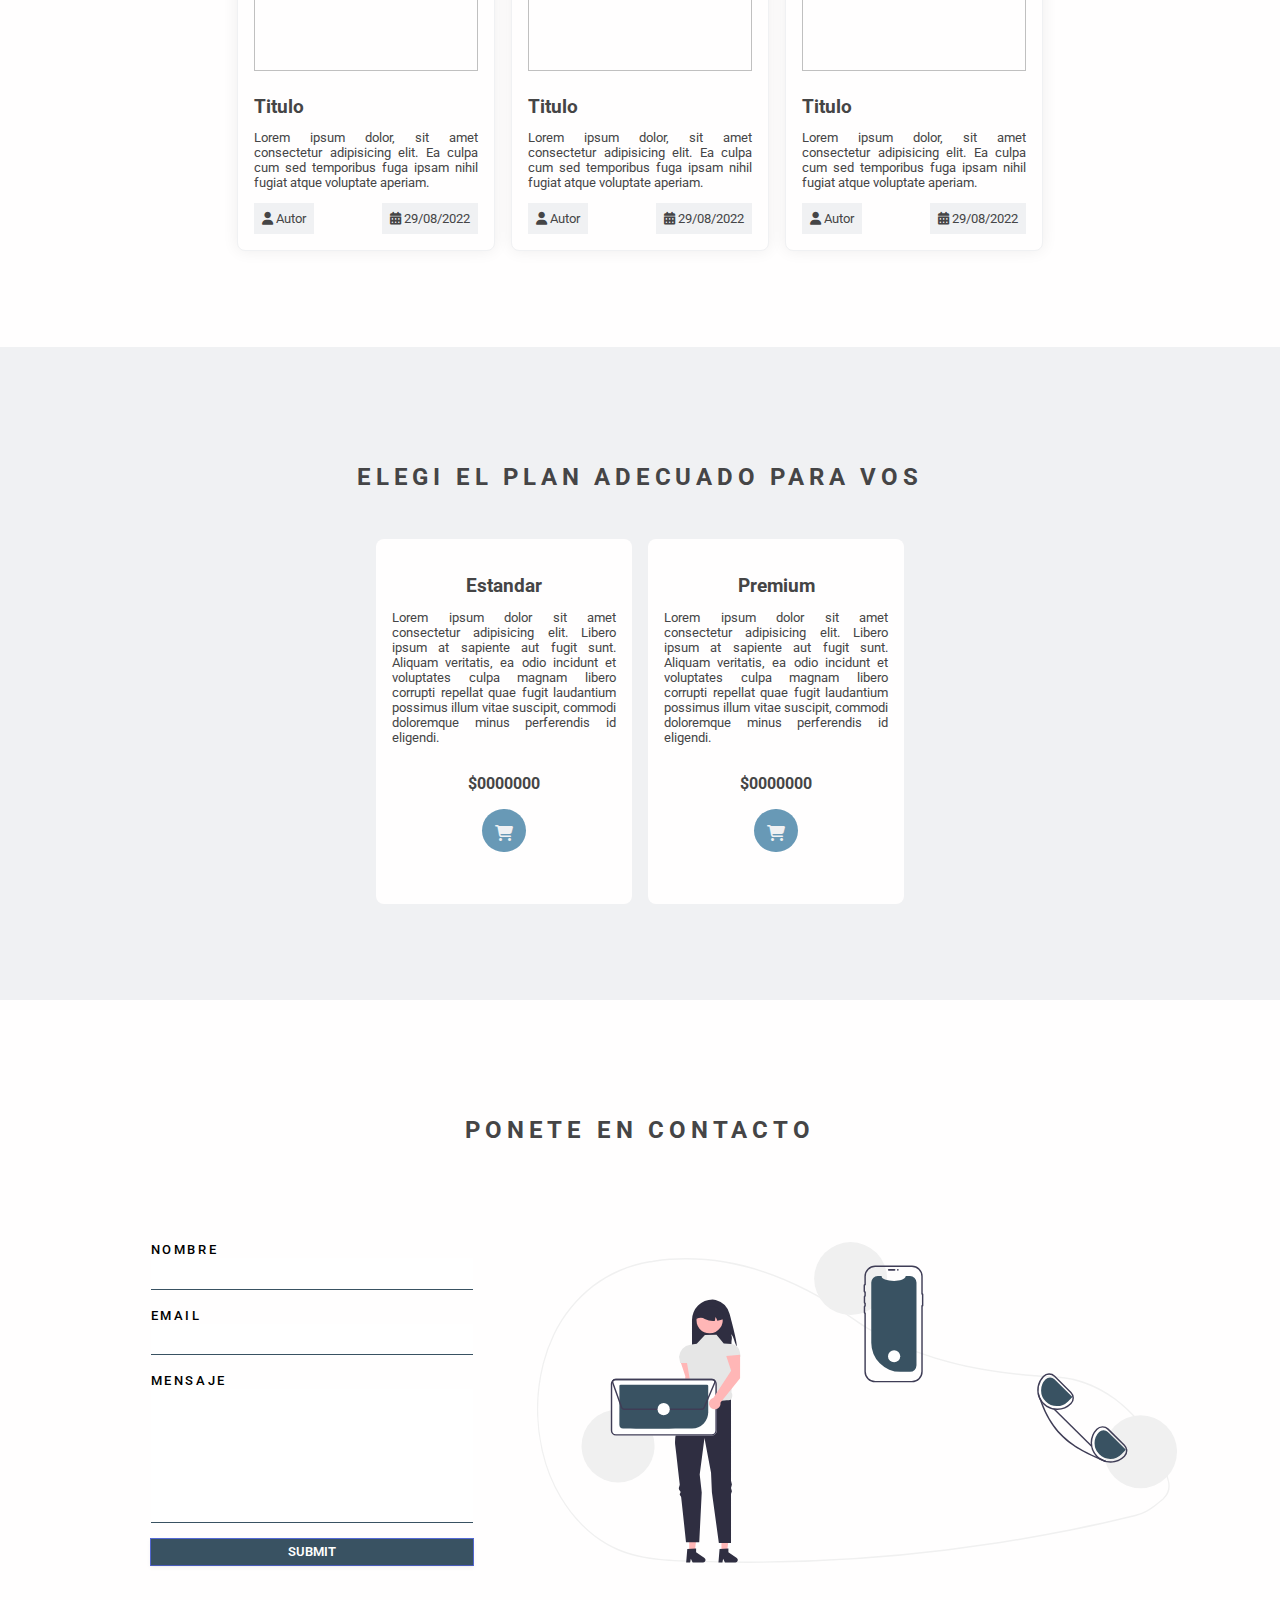
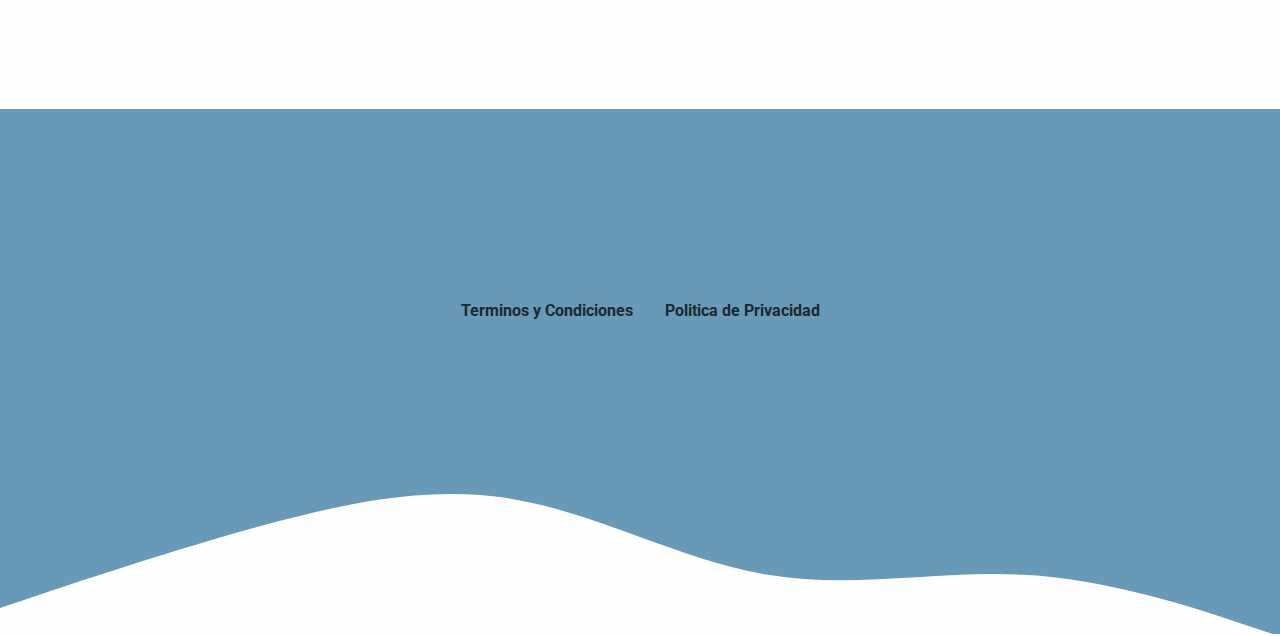
==== commit c0f48c3f: "Vista de Publicaciones" ====
--- a/index.html
+++ b/index.html
@@ -8,210 +8,212 @@
     <link rel="stylesheet" href="https://use.fontawesome.com/releases/v5.5.0/css/all.css" integrity="sha384-B4dIYHKNBt8Bc12p+WXckhzcICo0wtJAoU8YZTY5qE0Id1GSseTk6S+L3BlXeVIU" crossorigin="anonymous">
     <link rel="stylesheet" href="https://cdnjs.cloudflare.com/ajax/libs/font-awesome/6.1.2/css/all.min.css">
     <link rel="stylesheet" href="/css/styles.css">
+    <script src="https://code.jquery.com/jquery-3.6.1.min.js"></script>
+    <script src="/scripts/scripts.js"></script>
 </head>
-<body> 
+<body>
     <nav>
-        <ol>
-            <li><a href="#home"><i class='fas fa-brain'></i> Ide.AR</a></li>
+        <a href="#home" class="logoNav"><i class='fas fa-brain'></i> IdeAR</a>
+        <span class="menuIcon"><i class="fa-solid fa-bars"></i></span>
+        <ol class="navOptions">
             <li><a href="#roadMap">RoadMap</a></li>
             <li><a href="#destacado">Destacado</a></li>
             <li><a href="#pricing">Suscripciones</a></li>
             <li><a href="#contact">Contacto</a></li>
         </ol>
         <ol class="userOptions">
-            <li><a href="">Conectar</a></li>
-            <li><a href="">Registrarse</a></li>
+            <li><a href=""><i class="fa-solid fa-user-plus"></i> Registrarse</a></li>
+            <li><a href=""><i class="fa-solid fa-right-to-bracket"></i> Conectar</a></li>
         </ol>
     </nav>
-
     <header class="mainHeader">
-        <section class="infoHeader">
+        <div class="infoHeader">
             <h1>Conectando ideas, materializando sueños</h1>
             <a href="">Ingresa ahora</a>
-        </section>
+        </div>
         <img src="/img/main.svg">
     </header>
-
-    <section class="container">
-        <h2 class="mainTitle" id="roadMap">
-            <span>
-                Roadmap
-            </span>
-        </h2>
-        <section class="items">
-            <section class="roadMap">
-                <i class="fa-regular fa-lightbulb"></i>
-                <h2>Idear</h2>
-                <p>
-                    Lorem ipsum dolor sit amet consectetur adipisicing elit. Hic, alias.
-                </p>
-            </section>
-
-            <section class="roadMap">
-                <i class="fa-solid fa-wifi"></i>
-                <h2>Conectar</h2>
-                <p>
-                    Lorem ipsum dolor sit amet consectetur adipisicing elit. Hic, alias.
-                </p>
-            </section>
-
-            <section class="roadMap">
-                <i class="fa-regular fa-handshake"></i>
-                <h2>Colaborar</h2>
-                <p>
-                    Lorem ipsum dolor sit amet consectetur adipisicing elit. Hic, alias.
-                </p>
-            </section>
-
-            <section class="roadMap">
-                <i class="fa-solid fa-building-user"></i>
-                <h2>Construir</h2>
-                <p>
-                    Lorem ipsum dolor sit amet consectetur adipisicing elit. Hic, alias.
-                </p>
-            </section>
-        </section>
-    </section>
-
-    <section class="container news">
-        <h2 class="mainTitle" id="destacado">
-            <span>
-                Publicaciones Destacadas
-            </span>
-        </h2>
-        <section class="items">
-            <article class="lastNews">
-                <img src="">
-                <header>
-                    <h2>Titulo</h2>
-                </header>
-                <p>
-                    Lorem ipsum dolor, sit amet consectetur adipisicing elit. Ea culpa cum sed temporibus fuga ipsam nihil fugiat atque voluptate aperiam.
-                </p>
-                <footer>
-                    <section class="mainAuthor">
-                        <p>
-                            <i class="fas fa-user"></i> Autor
-                        </p>
-                    </section>
-                    <section class="mainDate">
-                        <p>
-                            <i class="fa-solid fa-calendar-days"></i> 29/08/2022
-                        </p>
-                    </section>
-                </footer>
-            </article>
-
-            <article class="lastNews">
-                <img src="">
-                <header>
-                    <h2>Titulo</h2>
-                </header>
-                <p>
-                    Lorem ipsum dolor, sit amet consectetur adipisicing elit. Ea culpa cum sed temporibus fuga ipsam nihil fugiat atque voluptate aperiam.
-                </p>
-                <footer>
-                    <section class="mainAuthor">
-                        <p>
-                            <i class="fas fa-user"></i> Autor
-                        </p>
-                    </section>
-                    <section class="mainDate">
-                        <p>
-                            <i class="fa-solid fa-calendar-days"></i> 29/08/2022
-                        </p>
-                    </section>
-                </footer>
-            </article>
-
-            <article class="lastNews">
-                <img src="">
-                <header>
-                    <h2>Titulo</h2>
-                </header>
-                <p>
-                    Lorem ipsum dolor, sit amet consectetur adipisicing elit. Ea culpa cum sed temporibus fuga ipsam nihil fugiat atque voluptate aperiam.
-                </p>
-                <footer>
-                    <section class="mainAuthor">
-                        <p>
-                            <i class="fas fa-user"></i> Autor
-                        </p>
-                    </section>
-                    <section class="mainDate">
-                        <p>
-                            <i class="fa-solid fa-calendar-days"></i> 29/08/2022
-                        </p>
-                    </section>
-                </footer>
-            </article>
-        </section>
-    </section>
-
-    <section class="container">
-        <h2 class="mainTitle" id="pricing">
-            <span>
-                Elegi el plan adecuado para vos
-            </span>
-        </h2>
-        <section class="items">
-            <section class="subscriptions">
-                <h2>Estandar</h2>
-                <p>
-                    Lorem ipsum dolor sit amet consectetur adipisicing elit. Libero ipsum at sapiente aut fugit sunt. Aliquam veritatis, ea odio incidunt et voluptates culpa magnam libero corrupti repellat quae fugit laudantium possimus illum vitae suscipit, commodi doloremque minus perferendis id eligendi.
-                </p>
-                <p class="mountSubscription">
-                    $0000000
-                </p>
-                <a href="" class="getSubscription"><i class="fa-solid fa-cart-shopping"></i></a>
-                <br>
-                <br>
-            </section>
-
-            <section class="subscriptions">
-                <h2>Premium</h2>
-                <p>
-                    Lorem ipsum dolor sit amet consectetur adipisicing elit. Libero ipsum at sapiente aut fugit sunt. Aliquam veritatis, ea odio incidunt et voluptates culpa magnam libero corrupti repellat quae fugit laudantium possimus illum vitae suscipit, commodi doloremque minus perferendis id eligendi.
-                </p>
-                <p class="mountSubscription">
-                    $0000000
-                </p>
-                <a href="" class="getSubscription"><i class="fa-solid fa-cart-shopping"></i></a>
-                <br>
-            </section>  
-        </section>
-    </section>
-
-    <section class="container contactForm">
-        <h2 class="mainTitle" id="contact">
-            <span>
-                Ponete en Contacto
-            </span>
-        </h2>
-        <section class="items">
-            <section class="dataForm">
-                <form action="">
-                    <div class="formField">
-                        <label for="nombre">Nombre:</label>
-                        <input type="email" id="nombre">
-                    </div>
-                    <div class="formField">
-                        <label for="email">Email:</label>
-                        <input type="text" id="email">
-                    </div>
-                    <div class="formField">
-                        <label for="mensaje">Mensaje:</label>
-                        <textarea name="mensaje" id="mensaje" class="messageForm"></textarea>
-                    </div>
-                    <div class="formField">
-                        <input type="submit">
-                    </div>
-                </form>
-            </section>
-            <img src="/img/contactUs.svg">
-        </section>
-    </section>
-
+    <main>
+        <section class="container" id="roadMap">
+            <h2 class="mainTitle">
+                <span>
+                    Roadmap
+                </span>
+            </h2>
+            <section class="items">
+                <section class="roadMap">
+                    <i class="fa-regular fa-lightbulb"></i>
+                    <h2>Idear</h2>
+                    <p>
+                        Lorem ipsum dolor sit amet consectetur adipisicing elit. Hic, alias.
+                    </p>
+                </section>
+
+                <section class="roadMap">
+                    <i class="fa-solid fa-wifi"></i>
+                    <h2>Conectar</h2>
+                    <p>
+                        Lorem ipsum dolor sit amet consectetur adipisicing elit. Hic, alias.
+                    </p>
+                </section>
+
+                <section class="roadMap">
+                    <i class="fa-regular fa-handshake"></i>
+                    <h2>Colaborar</h2>
+                    <p>
+                        Lorem ipsum dolor sit amet consectetur adipisicing elit. Hic, alias.
+                    </p>
+                </section>
+
+                <section class="roadMap">
+                    <i class="fa-solid fa-building-user"></i>
+                    <h2>Construir</h2>
+                    <p>
+                        Lorem ipsum dolor sit amet consectetur adipisicing elit. Hic, alias.
+                    </p>
+                </section>
+            </section>
+        </section>
+
+        <section class="container news" id="destacado">
+            <h2 class="mainTitle">
+                <span>
+                    Publicaciones Destacadas
+                </span>
+            </h2>
+            <section class="items">
+                <article class="lastNews">
+                    <img src="">
+                    <header>
+                        <h2>Titulo</h2>
+                    </header>
+                    <p>
+                        Lorem ipsum dolor, sit amet consectetur adipisicing elit. Ea culpa cum sed temporibus fuga ipsam nihil fugiat atque voluptate aperiam.
+                    </p>
+                    <footer>
+                        <section class="mainAuthor">
+                            <p>
+                                <i class="fas fa-user"></i> Autor
+                            </p>
+                        </section>
+                        <section class="mainDate">
+                            <p>
+                                <i class="fa-solid fa-calendar-days"></i> 29/08/2022
+                            </p>
+                        </section>
+                    </footer>
+                </article>
+
+                <article class="lastNews">
+                    <img src="">
+                    <header>
+                        <h2>Titulo</h2>
+                    </header>
+                    <p>
+                        Lorem ipsum dolor, sit amet consectetur adipisicing elit. Ea culpa cum sed temporibus fuga ipsam nihil fugiat atque voluptate aperiam.
+                    </p>
+                    <footer>
+                        <section class="mainAuthor">
+                            <p>
+                                <i class="fas fa-user"></i> Autor
+                            </p>
+                        </section>
+                        <section class="mainDate">
+                            <p>
+                                <i class="fa-solid fa-calendar-days"></i> 29/08/2022
+                            </p>
+                        </section>
+                    </footer>
+                </article>
+
+                <article class="lastNews">
+                    <img src="">
+                    <header>
+                        <h2>Titulo</h2>
+                    </header>
+                    <p>
+                        Lorem ipsum dolor, sit amet consectetur adipisicing elit. Ea culpa cum sed temporibus fuga ipsam nihil fugiat atque voluptate aperiam.
+                    </p>
+                    <footer>
+                        <section class="mainAuthor">
+                            <p>
+                                <i class="fas fa-user"></i> Autor
+                            </p>
+                        </section>
+                        <section class="mainDate">
+                            <p>
+                                <i class="fa-solid fa-calendar-days"></i> 29/08/2022
+                            </p>
+                        </section>
+                    </footer>
+                </article>
+            </section>
+        </section>
+
+        <section class="container" id="pricing">
+            <h2 class="mainTitle">
+                <span>
+                    Elegi el plan adecuado para vos
+                </span>
+            </h2>
+            <section class="items">
+                <section class="subscriptions">
+                    <h2>Estandar</h2>
+                    <p>
+                        Lorem ipsum dolor sit amet consectetur adipisicing elit. Libero ipsum at sapiente aut fugit sunt. Aliquam veritatis, ea odio incidunt et voluptates culpa magnam libero corrupti repellat quae fugit laudantium possimus illum vitae suscipit, commodi doloremque minus perferendis id eligendi.
+                    </p>
+                    <p class="mountSubscription">
+                        $0000000
+                    </p>
+                    <a href="" class="getSubscription"><i class="fa-solid fa-cart-shopping"></i></a>
+                    <br>
+                    <br>
+                </section>
+
+                <section class="subscriptions">
+                    <h2>Premium</h2>
+                    <p>
+                        Lorem ipsum dolor sit amet consectetur adipisicing elit. Libero ipsum at sapiente aut fugit sunt. Aliquam veritatis, ea odio incidunt et voluptates culpa magnam libero corrupti repellat quae fugit laudantium possimus illum vitae suscipit, commodi doloremque minus perferendis id eligendi.
+                    </p>
+                    <p class="mountSubscription">
+                        $0000000
+                    </p>
+                    <a href="" class="getSubscription"><i class="fa-solid fa-cart-shopping"></i></a>
+                    <br>
+                </section>  
+            </section>
+        </section>
+
+        <section class="container contactForm" id="contact">
+            <h2 class="mainTitle">
+                <span>
+                    Ponete en Contacto
+                </span>
+            </h2>
+            <section class="items">
+                <section class="dataForm">
+                    <form action="">
+                        <div class="formField">
+                            <label for="nombre">Nombre</label>
+                            <input type="email" id="nombre">
+                        </div>
+                        <div class="formField">
+                            <label for="email">Email</label>
+                            <input type="text" id="email">
+                        </div>
+                        <div class="formField">
+                            <label for="mensaje">Mensaje</label>
+                            <textarea name="mensaje" id="mensaje" class="messageForm"></textarea>
+                        </div>
+                        <div class="formField">
+                            <input type="submit">
+                        </div>
+                    </form>
+                </section>
+                <img src="/img/contactUs.svg">
+            </section>
+        </section>
+    </main>
     <footer>
         <p>
             <a href="">Terminos y Condiciones</a>
--- a/css/styles.css
+++ b/css/styles.css
@@ -5,7 +5,11 @@
     --main-bg2-color: #f0f1f3;
     --main-ad-color: #6899b6;
     --main-ad2-color: #395262;
-    --main-txt-color: #151c27;
+    --main-txt-color: #454546;
+}
+
+html{
+    scroll-behavior: smooth;
 }
 
 body{
@@ -18,14 +22,26 @@
     color: var(--main-txt-color);
 }
 
+nav span.menuIcon{
+    font-family: 'Roboto', sans-serif;
+    text-transform: uppercase;
+    font-weight: bold;
+    font-size: 1.4em;
+    display: none;
+    width: 100%;
+    text-align: center;
+    letter-spacing: 0.2em;
+}
+
 nav{
+    display: inline-block;
     background-color: var(--main-bg2-color);
+    box-shadow: 0 4px 16px 0 rgba(0,0,0,.05);
     position: fixed;
     width: 100%;
     z-index: 1;
     top: 0;
     left: 0;
-    padding: 0.5em;
     font-family: 'Roboto', sans-serif;
 }
 
@@ -34,14 +50,15 @@
     display: inline-block;
 }
 
-nav li{
+nav ol li{
     list-style: none;
     display: inline-block;
 }
 
-nav ol li:first-child{
+nav a.logoNav{
     font-weight: 500;
-    font-size: 1.2em;
+    font-size: 1.4em;
+    display: inline-block;
 }
 
 nav ol.userOptions li{
@@ -57,16 +74,17 @@
     text-decoration: none;
     margin:1em;
     font-size: 1em;
-    -webkit-transition: 0.5s all;   
-    -webkit-transition-delay: 0.5s; 
-    -moz-transition: 0.5s all;   
-    -moz-transition-delay: 0.5s; 
-    -ms-transition: 0.5s all;   
-    -ms-transition-delay: 0.5s; 
-    -o-transition: 0.5s all;   
-    -o-transition-delay: 0.5s; 
-    transition: 0.5s all;   
-    transition-delay: 0.5s; 
+    -webkit-transition: 0.2s all;   
+    -webkit-transition-delay: 0.2s; 
+    -moz-transition: 0.2s all;   
+    -moz-transition-delay: 0.2s; 
+    -ms-transition: 0.2s all;   
+    -ms-transition-delay: 0.2s; 
+    -o-transition: 0.2s all;   
+    -o-transition-delay: 0.2s; 
+    transition: 0.2s all;   
+    transition-delay: 0.2s; 
+    font-weight: bolder;
 }
 
 nav a:hover{
@@ -82,11 +100,16 @@
     color: var(--main-txt-color);
 }
 
-.fa-brain{
+.fa-brain, .fa-bars{
     background: -webkit-linear-gradient(#98c7d7,#636363);
     -webkit-background-clip: text;
     -webkit-text-fill-color: transparent;
     font-size: 1.2em;
+    margin-right: 0.2em;
+}
+
+.fa-bars{
+    font-size: 1em;
 }
 
 header{
@@ -99,6 +122,7 @@
     align-items: center;
     justify-content: center;
     padding: 5em;
+    margin-top: 4.6em;
 }
 
 .mainHeader img{
@@ -139,6 +163,163 @@
     width: auto!important;
 }
 
+section.container.postView{
+    padding: 0!important;
+    background-color: #F0F1F3;
+}
+
+.navContent {
+    background-color: #FFFFFF;
+    padding: 1rem;
+    font-family: roboto;
+    font-weight: 500;
+    font-size: 0.9rem;
+}
+
+section.mainPost {
+    background-color: var(--main-bg2-color);
+    padding: 3rem 3rem 0;
+    display: flex;
+}
+
+section.userProfile {
+    background: var(--main-bg-color);
+    width: 12rem;
+    height: 31rem;
+    padding: 2rem;
+    border-radius: 1rem;
+    display: flex;
+    flex-flow: column;
+}
+
+span.userName {
+    margin: 0 auto;
+    margin-top: 1rem;
+    margin-bottom: 1rem;
+    font-family: roboto;
+    font-weight: 600;
+}
+
+section.userProfile img {
+    border-radius: 100%;
+    width: 200px;
+    height: 200px;
+    margin: 0 auto;
+    margin-bottom: 1rem;
+}
+section.dataProfile {
+    border-bottom: 0.1rem solid #707070;
+    padding-bottom: 0.6rem;
+    margin-bottom: 0.6rem;
+}
+
+section.dataProfile:first-child {
+    margin-top: 0.6rem!important;
+}
+
+section.userProfile h4 {
+    font-size: 0.9rem;
+    margin: 0!important;
+}
+
+section.dataProfile span {
+    font-family: roboto;
+    font-size: 0.8rem;
+}
+
+section.postContent {
+    display: flex;
+    background: var(--main-bg-color);
+    padding: 2rem;
+    border-radius: 1rem;
+    flex-flow: column;
+    margin-left: 1rem;
+    font-family: 'Roboto', sans-serif;
+    text-align: justify;
+}
+
+section.postNav {
+    font-size: 0.9rem;
+}
+
+section.postNav span {
+    margin-right: 1rem;
+}
+
+section.postContent p{
+    font-size: 0.9rem;
+}
+
+section.ratePost {
+    margin-left: 3rem;
+    margin-right: 3rem;
+    margin-top: 1rem;
+    background: var(--main-bg-color);
+    padding: 1rem;
+    border-radius: 1rem;
+}
+
+section.container.postView h3 {
+    background: var(--main-bg-color);
+    padding: 1rem;
+    margin-left: 3rem;
+    margin-right: 3rem;
+    border-radius: 1rem;
+}
+
+section.featuredPosts {
+    display: flex;
+    margin-left: 3rem;
+    margin-right: 3rem;
+    justify-content: center;
+}
+
+section.featuredPosts article {
+    background: var(--main-bg-color);
+    padding: 1rem;
+    height: 10rem;
+    width: 17rem;
+    margin-left: 1rem;
+    border-radius: 1rem;
+}
+
+section.featuredPosts article h4 {
+    margin: 0 auto;
+    text-align: center;
+}
+
+section.featuredPosts article img {
+    margin-bottom: 1rem;
+}
+
+
+section.commentForm {
+    background: var(--main-bg-color);
+    padding: 2rem;
+    margin-left: 3rem;
+    margin-right: 3rem;
+    border-radius: 1rem;
+}
+
+form#postComment textarea[name=comment] {
+    width: 83.7rem;
+    padding: 1rem;
+    resize: none;
+    border: 0;
+    border-bottom: 0.1rem solid #707070;
+    font-family: roboto;
+}
+
+form#postComment .rateComment{
+    direction: rtl;
+    unicode-bidi: bidi-override;
+}
+
+.rateComment {
+    background: var(--main-bg2-color);
+    padding: 0.4rem;
+}
+
 section.items{
     display: flex;
     flex-wrap: wrap; 
@@ -149,7 +330,6 @@
 
 section.container h2.mainTitle{
     text-align: center;
-    font-weight: 300;
     letter-spacing: 0.2em;
     text-transform: uppercase;
     margin-bottom: 2em;
@@ -214,6 +394,7 @@
 
 a.getSubscription{
     display: inline-block;
+    text-decoration: none;
 }
 
 .fa-lightbulb, .fa-wifi, .fa-handshake, .fa-building-user, .fa-cart-shopping {
@@ -226,6 +407,27 @@
     border-radius: 100%;
     display: flex;
     justify-content: center;
+    -webkit-transition: 0.2s all;   
+    -webkit-transition-delay: 0.2s; 
+    -moz-transition: 0.2s all;   
+    -moz-transition-delay: 0.2s; 
+    -ms-transition: 0.2s all;   
+    -ms-transition-delay: 0.2s; 
+    -o-transition: 0.2s all;   
+    -o-transition-delay: 0.2s; 
+    transition: 0.2s all;   
+    transition-delay: 0.2s; 
+}
+
+.fa-lightbulb:hover, .fa-wifi:hover, .fa-handshake:hover, .fa-building-user:hover, .fa-cart-shopping:hover{
+    background-color: var(--main-bg-color);
+    box-shadow: 0em 0em 1em rgb(0 0 0 / 7%);
+    color: var(--main-ad-color);
+    -webkit-transition-delay: 0s;
+    -moz-transition-delay: 0s;
+    -ms-transition-delay: 0s;
+    -o-transition-delay: 0s;
+    transition-delay: 0s;
 }
 
 article.lastNews footer{
@@ -254,7 +456,6 @@
     float: right;
 }
 
-
 section.dataForm{
     padding: 2em;
     border-radius: 2%;
@@ -267,7 +468,7 @@
 .formField label{
     font-family: 'Roboto', sans-serif;
     text-transform: uppercase;
-    font-weight: bolder;
+    font-weight: 500;
     font-size: 0.8em;
     letter-spacing: 0.2em;
 }
@@ -275,7 +476,6 @@
 .formField input, .formField textarea {
     width: 24em;
     min-height: 2em;
-    background-color: var(--main-bg2-color);
     font-family: 'Roboto', sans-serif;
     font-size: 0.8em;
     color: var(--main-txt-color);
@@ -341,3 +541,162 @@
 footer svg{
     margin-bottom: -0.4em;;    
 }
+
+
+/* VISTA PUBLICACIONES */
+
+section.infoHeader.postView{
+    text-align: center;
+}
+
+section.infoHeader.postView h1{
+    font-size: 2em;    
+    border-bottom: 0.1em solid var(--main-ad2-color);
+    padding-bottom: 0.4em;
+    margin: 0;
+}
+
+section.infoHeader p.rateStars{
+    font-size: 1.8em;
+    margin: 0;
+}
+
+
+
+
+
+
+
+
+
+
+
+
+
+
+
+@media only screen and (max-width: 767px) {
+
+    nav span.menuIcon{
+        display: flex;
+        cursor: pointer;
+        width: 1em;
+        justify-content: center;
+        align-items: center;
+        font-size: 1.8em;
+    }
+
+    nav{
+        display: flex;
+        align-items: center;
+        flex-direction: column;
+        padding-bottom: 0.6em;
+    }
+
+    nav a.logoNav{
+        display: flex;
+        align-items: center;
+    }
+
+    nav ol{
+        display: none;
+    }
+
+    nav ol.show{
+        display: flex;
+        flex-direction: column;
+        padding: 0;
+        text-align: center;
+    }
+
+    nav ol li{
+        padding: 0.5em;
+
+    }
+
+    ol.userOptions.show{
+        display: inline-block;
+        margin-bottom: 1em;
+    }
+
+    .mainHeader{
+        margin-top: 6em;
+    }
+
+    .mainHeader img{
+        width: 26em;
+        height: 26em;
+        margin-right: 2em;
+    }
+
+    header.mainHeader .infoHeader{
+        margin-left: 2em;
+    }
+
+    .infoHeader h1{
+        font-size: 2.5em;
+    }
+
+    .infoHeader a{
+        width: 8em;
+    }
+
+    section.container h2.mainTitle{
+        font-size: 2.2em;
+    }
+
+    section.roadMap, article.lastNews, section.subscriptions{
+        width: 50em;
+    }
+
+    .fa-lightbulb, .fa-wifi, .fa-handshake, .fa-building-user, .fa-cart-shopping{
+        width: 1em;
+        height: 1em;
+        font-size: 2em;
+        margin-top: 1em;
+    }
+
+    section.roadMap h2, article.lastNews h2, section.subscriptions h2, article.lastNews h2{
+        font-size: 1.8em;
+        text-transform: uppercase;
+    }
+
+    section.roadMap p, article.lastNews p, section.subscriptions p, article.lastNews p{
+        font-size: 1.4em;
+    }
+
+    article.lastNews{
+        width: 40em;
+        display: block;
+    }
+    
+    article.lastNews img {
+        width: 40em;
+        height: 20em;
+    }
+    
+    article.lastNews p{
+        text-align:justify;
+    }
+
+    article.lastNews footer section.mainAuthor, article.lastNews footer section.mainDate{
+        display: block;
+        margin-bottom: 0.4em;
+    }
+
+    section.mainAuthor p, section.mainDate p{
+        text-align: center;
+        font-size: 1.4em;
+        text-transform: uppercase;
+    }
+
+    section.mainDate{
+        float: inherit;
+    }
+
+    section.subscriptions p.mountSubscription{
+        font-size: 2em!important;
+    }
+
+
+}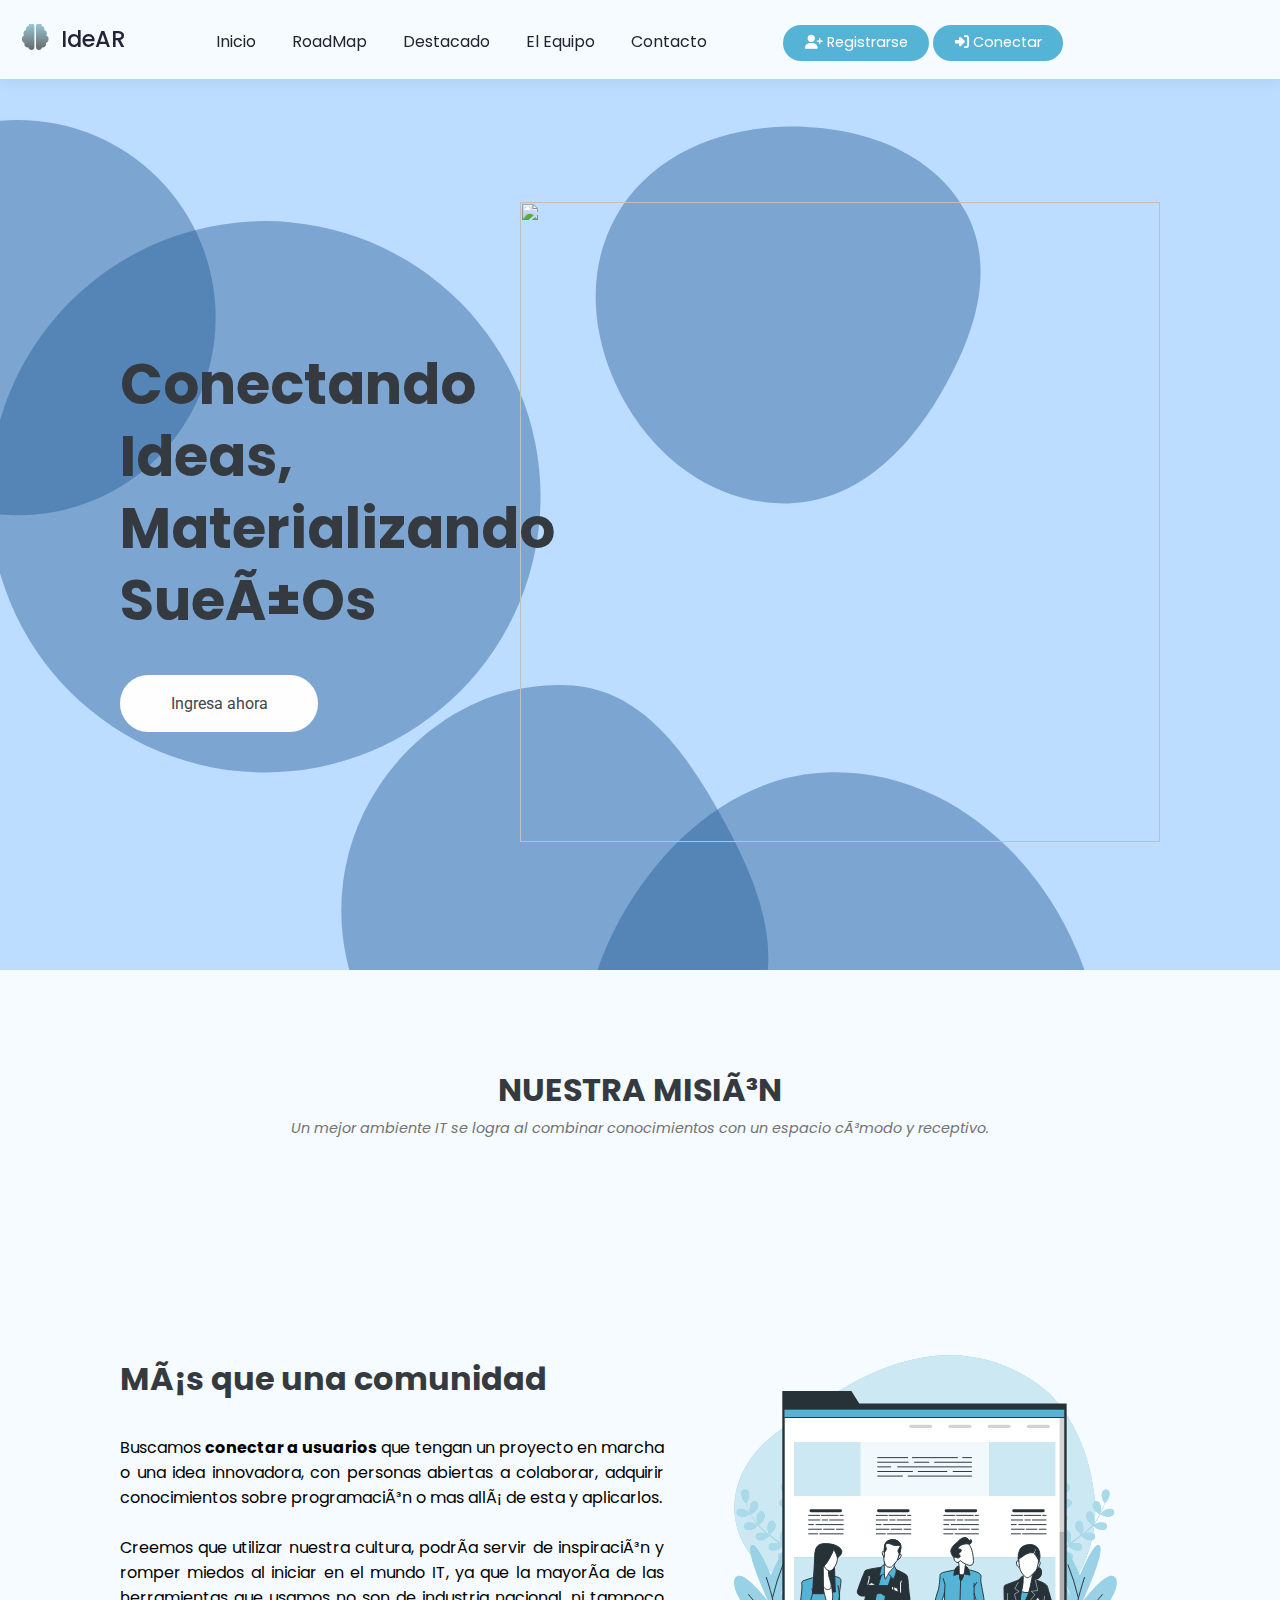
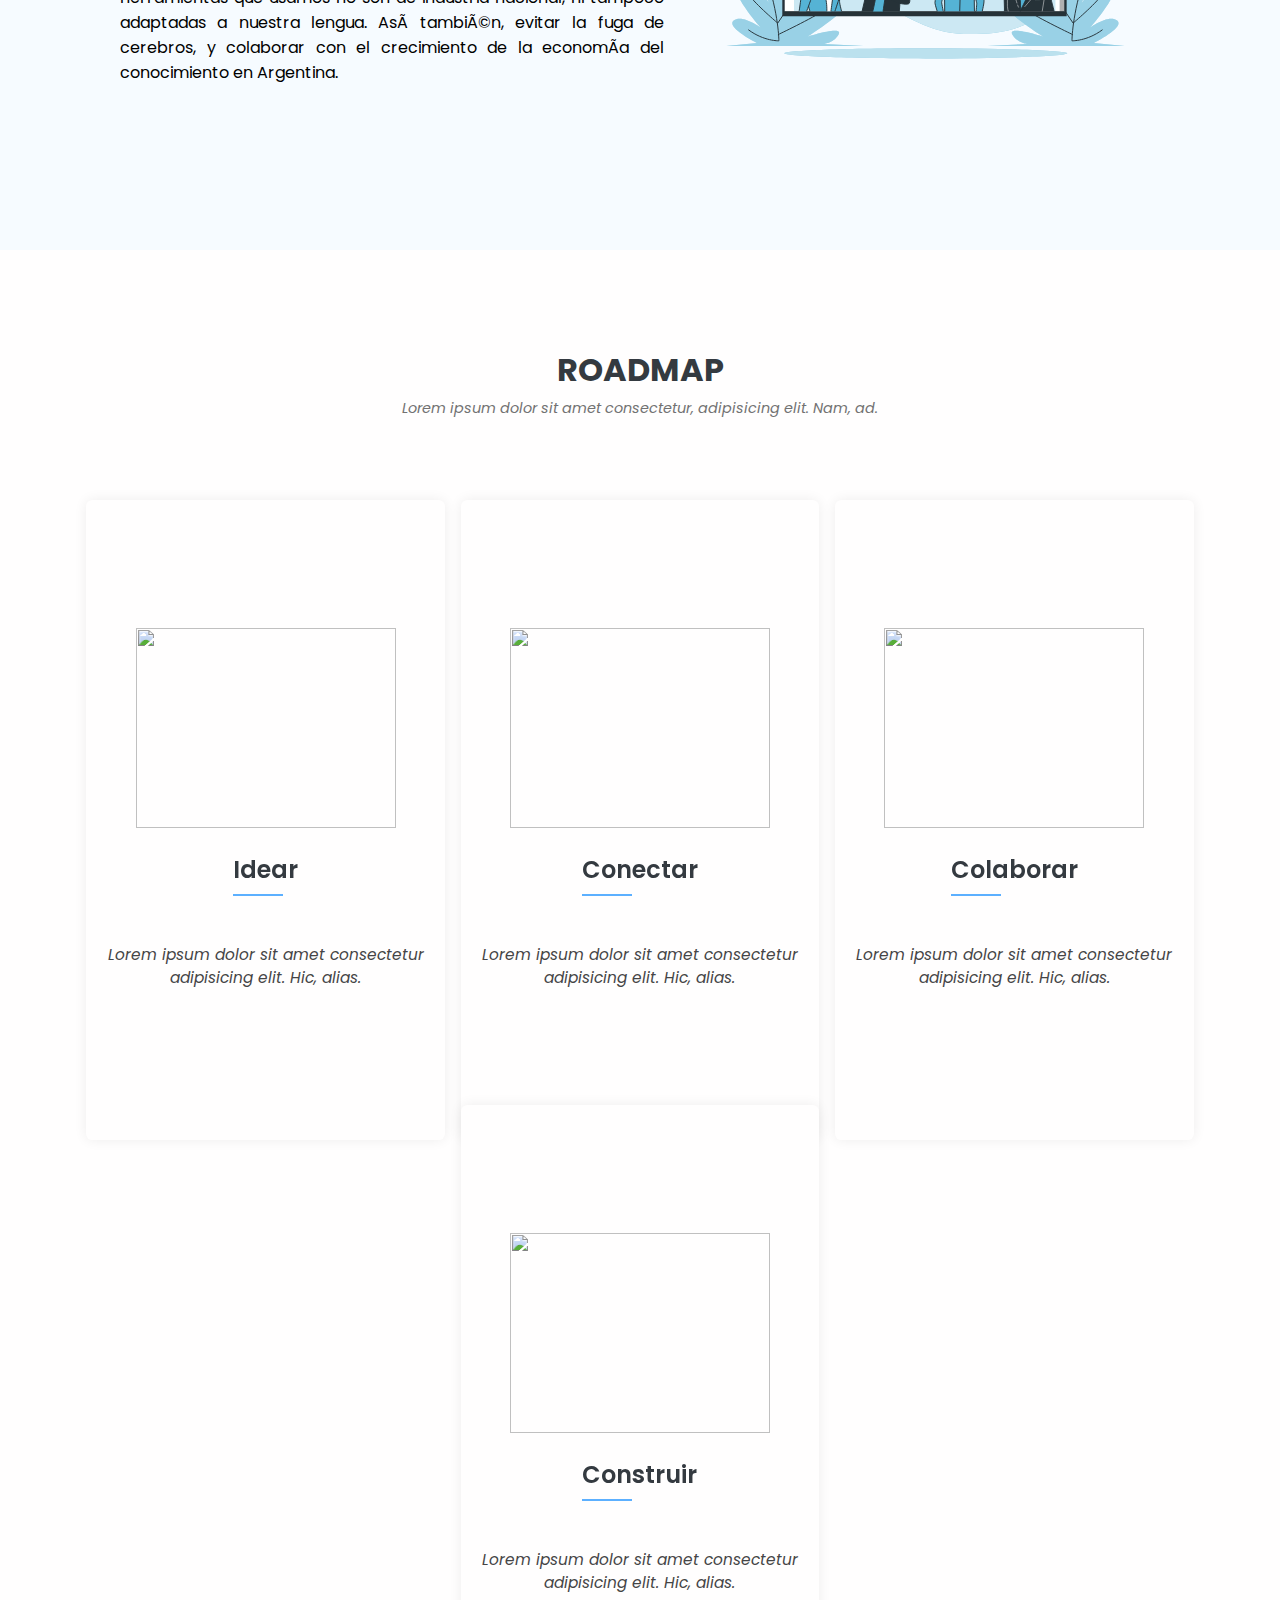
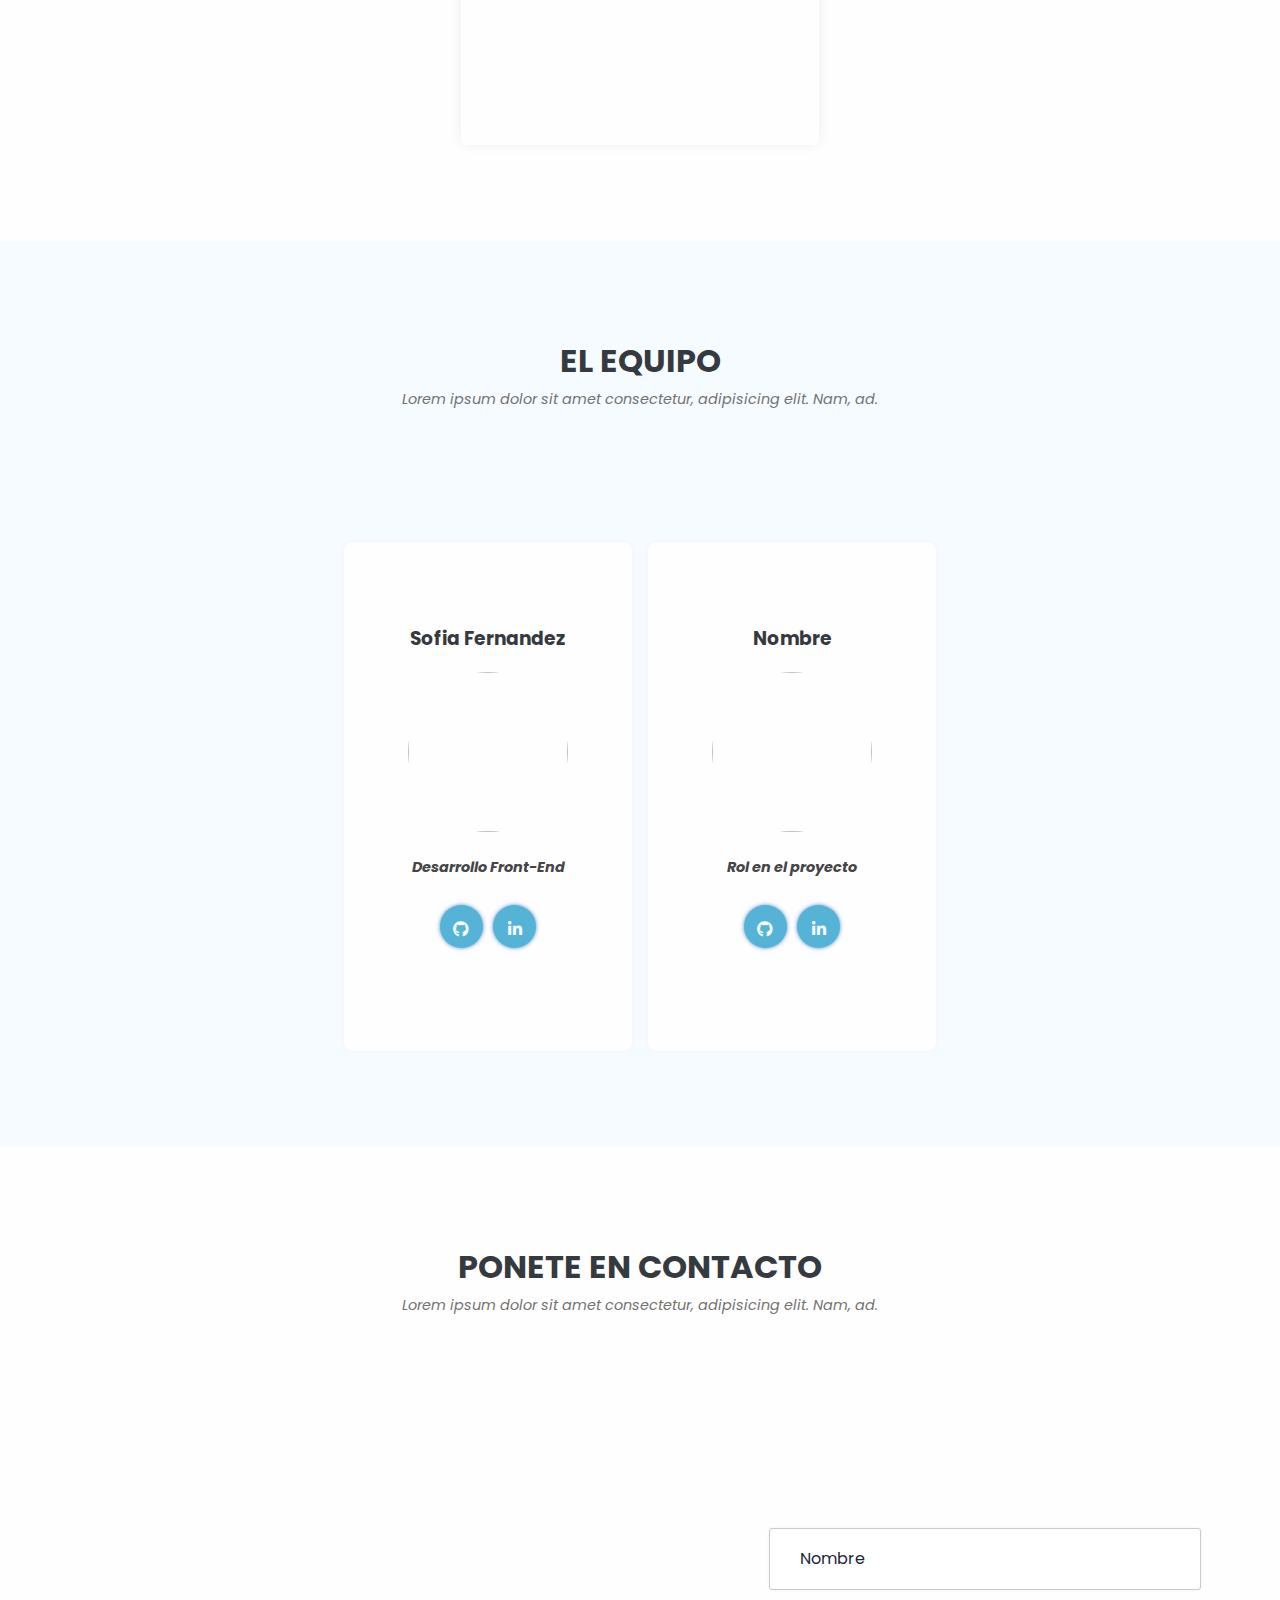
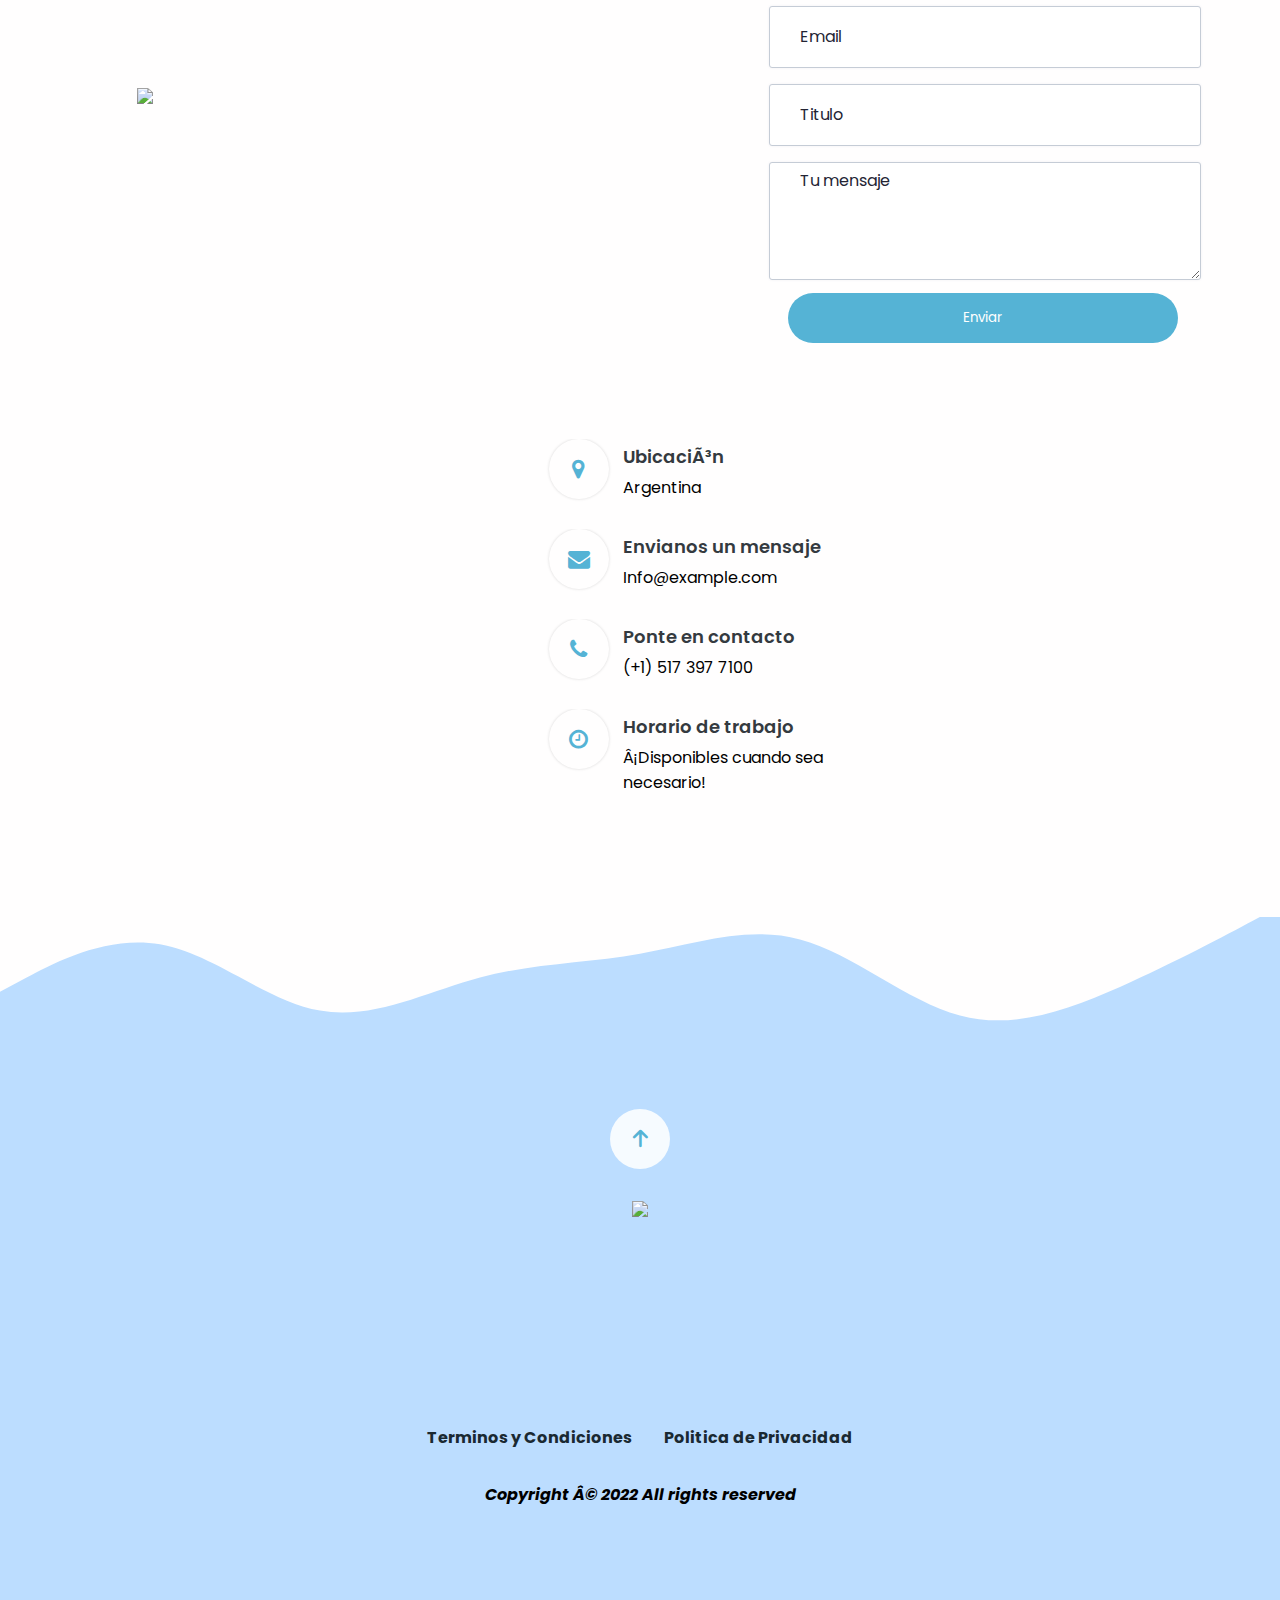
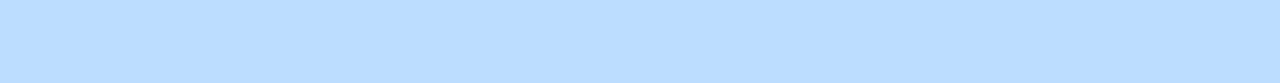
==== commit 0530e4b7: "Se creó funcionalidad de registro" ====
--- a/index.html
+++ b/index.html
@@ -10,218 +10,236 @@
     <link rel="stylesheet" href="/css/styles.css">
     <script src="https://code.jquery.com/jquery-3.6.1.min.js"></script>
     <script src="/scripts/scripts.js"></script>
+    
+    <link rel="preconnect" href="https://fonts.googleapis.com">
+
+    <link href="https://maxcdn.bootstrapcdn.com/font-awesome/4.7.0/css/font-awesome.min.css" rel="stylesheet" />
+
 </head>
 <body>
     <nav>
         <a href="#home" class="logoNav"><i class='fas fa-brain'></i> IdeAR</a>
         <span class="menuIcon"><i class="fa-solid fa-bars"></i></span>
         <ol class="navOptions">
+            <li><a href="#">Inicio</a></li>
             <li><a href="#roadMap">RoadMap</a></li>
             <li><a href="#destacado">Destacado</a></li>
-            <li><a href="#pricing">Suscripciones</a></li>
+            <li><a href="#team">El Equipo</a></li>
             <li><a href="#contact">Contacto</a></li>
         </ol>
         <ol class="userOptions">
-            <li><a href=""><i class="fa-solid fa-user-plus"></i> Registrarse</a></li>
-            <li><a href=""><i class="fa-solid fa-right-to-bracket"></i> Conectar</a></li>
+            <li><a href="register.html"><i class="fa-solid fa-user-plus"></i> Registrarse</a></li>
+            <li><a href="login.html"><i class="fa-solid fa-right-to-bracket"></i> Conectar</a></li>
         </ol>
     </nav>
     <header class="mainHeader">
         <div class="infoHeader">
-            <h1>Conectando ideas, materializando sueños</h1>
+            <h1 id="#">Conectando ideas, materializando sueños</h1>
             <a href="">Ingresa ahora</a>
         </div>
-        <img src="/img/main.svg">
+        <img src="/img/mainImage.svg">
     </header>
     <main>
-        <section class="container" id="roadMap">
-            <h2 class="mainTitle">
-                <span>
-                    Roadmap
-                </span>
-            </h2>
-            <section class="items">
+        <section class="mainContainer" id="sobreNosotros">
+            <div class="titleContainer">
+                <h2 class="mainTitle">
+                    Nuestra misión
+                </h2>
+                <span>
+                    Un mejor ambiente IT se logra al combinar conocimientos con un espacio cómodo y receptivo.
+                </span>
+            </div>
+
+            <section class="items">
+                <section class="aboutTeam">
+                    <h3 class="title">Más que una comunidad</h3>
+                    <p>
+                        Buscamos <b>conectar a usuarios</b> que tengan un proyecto en marcha o una idea innovadora, con personas abiertas a colaborar, adquirir conocimientos sobre programación o mas allá de esta y aplicarlos.
+                        <br><br>Creemos que utilizar nuestra cultura, podría servir de inspiración y romper miedos al iniciar en el mundo IT, ya que la mayoría de las herramientas que usamos no son de industria nacional, ni tampoco adaptadas a nuestra lengua. Así también, evitar la fuga de cerebros, y colaborar con el crecimiento de la economía del conocimiento en Argentina.    
+                    </p>
+                </section>
+                <section class="aboutTeam">
+                    <img src="/img/About us.svg" alt="" class="aboutImg">
+                </section>
+            </section>
+        </section>
+        
+        <section class="mainContainer" id="roadMap">
+            <div class="titleContainer">
+                <h2 class="mainTitle">
+                        Roadmap
+                </h2>
+                <span>
+                    Lorem ipsum dolor sit amet consectetur, adipisicing elit. Nam, ad.
+                </span>
+            </div>
+            <section class="items">
+                <section class="roadMap" data-aos="zoom-in">
+                    <img src="/img/idear.svg" alt="">
+                    <h3>Idear</h3>
+                    <p>
+                        Lorem ipsum dolor sit amet consectetur adipisicing elit. Hic, alias.
+                    </p>
+                </section>
+
                 <section class="roadMap">
-                    <i class="fa-regular fa-lightbulb"></i>
-                    <h2>Idear</h2>
+                    <img src="/img/connect.svg" alt="">
+                    <h3>Conectar</h3>
                     <p>
                         Lorem ipsum dolor sit amet consectetur adipisicing elit. Hic, alias.
                     </p>
                 </section>
 
                 <section class="roadMap">
-                    <i class="fa-solid fa-wifi"></i>
-                    <h2>Conectar</h2>
+                    <img src="/img/colaborate.svg" alt="">
+                    <h3>Colaborar</h3>
                     <p>
                         Lorem ipsum dolor sit amet consectetur adipisicing elit. Hic, alias.
                     </p>
                 </section>
 
                 <section class="roadMap">
-                    <i class="fa-regular fa-handshake"></i>
-                    <h2>Colaborar</h2>
-                    <p>
-                        Lorem ipsum dolor sit amet consectetur adipisicing elit. Hic, alias.
-                    </p>
-                </section>
-
-                <section class="roadMap">
-                    <i class="fa-solid fa-building-user"></i>
-                    <h2>Construir</h2>
-                    <p>
-                        Lorem ipsum dolor sit amet consectetur adipisicing elit. Hic, alias.
-                    </p>
-                </section>
-            </section>
-        </section>
-
-        <section class="container news" id="destacado">
-            <h2 class="mainTitle">
-                <span>
-                    Publicaciones Destacadas
-                </span>
-            </h2>
-            <section class="items">
-                <article class="lastNews">
+                    <img src="/img/build.svg" alt="">
+                    <h3>Construir</h3>
+                    <p>
+                        Lorem ipsum dolor sit amet consectetur adipisicing elit. Hic, alias.
+                    </p>
+                </section>
+            </section>
+        </section>
+
+        <section class="mainContainer theTeam" id="team">
+            <div class="titleContainer">
+                <h2 class="mainTitle">
+                    El equipo
+                </h2>
+                <span>
+                    Lorem ipsum dolor sit amet consectetur, adipisicing elit. Nam, ad.
+                </span>
+            </div>
+            
+            <section class="items">
+                <! TARJETA NOSOTROS>
+                <section class="aboutUs">
+                    <h3>Sofia Fernandez</h3>
+                    <img src="img/sofia.jpg">
+                    <br>
+                    <p>
+                        Desarrollo Front-End
+                    </p>
+                    <section class="aboutContact">
+                        <a href=""><i class="fa-brands fa-github about"></i></a>
+                        <a href=""><i class="fa-brands fa-linkedin-in"></i></a>
+                    </section>
+                    <br>
+                    <br>
+                </section>
+
+                <! TARJETA NOSOTROS>
+                <section class="aboutUs">
+                    <h3>Nombre</h3>
                     <img src="">
-                    <header>
-                        <h2>Titulo</h2>
-                    </header>
-                    <p>
-                        Lorem ipsum dolor, sit amet consectetur adipisicing elit. Ea culpa cum sed temporibus fuga ipsam nihil fugiat atque voluptate aperiam.
-                    </p>
-                    <footer>
-                        <section class="mainAuthor">
-                            <p>
-                                <i class="fas fa-user"></i> Autor
-                            </p>
-                        </section>
-                        <section class="mainDate">
-                            <p>
-                                <i class="fa-solid fa-calendar-days"></i> 29/08/2022
-                            </p>
-                        </section>
-                    </footer>
-                </article>
-
-                <article class="lastNews">
-                    <img src="">
-                    <header>
-                        <h2>Titulo</h2>
-                    </header>
-                    <p>
-                        Lorem ipsum dolor, sit amet consectetur adipisicing elit. Ea culpa cum sed temporibus fuga ipsam nihil fugiat atque voluptate aperiam.
-                    </p>
-                    <footer>
-                        <section class="mainAuthor">
-                            <p>
-                                <i class="fas fa-user"></i> Autor
-                            </p>
-                        </section>
-                        <section class="mainDate">
-                            <p>
-                                <i class="fa-solid fa-calendar-days"></i> 29/08/2022
-                            </p>
-                        </section>
-                    </footer>
-                </article>
-
-                <article class="lastNews">
-                    <img src="">
-                    <header>
-                        <h2>Titulo</h2>
-                    </header>
-                    <p>
-                        Lorem ipsum dolor, sit amet consectetur adipisicing elit. Ea culpa cum sed temporibus fuga ipsam nihil fugiat atque voluptate aperiam.
-                    </p>
-                    <footer>
-                        <section class="mainAuthor">
-                            <p>
-                                <i class="fas fa-user"></i> Autor
-                            </p>
-                        </section>
-                        <section class="mainDate">
-                            <p>
-                                <i class="fa-solid fa-calendar-days"></i> 29/08/2022
-                            </p>
-                        </section>
-                    </footer>
-                </article>
-            </section>
-        </section>
-
-        <section class="container" id="pricing">
-            <h2 class="mainTitle">
-                <span>
-                    Elegi el plan adecuado para vos
-                </span>
-            </h2>
-            <section class="items">
-                <section class="subscriptions">
-                    <h2>Estandar</h2>
-                    <p>
-                        Lorem ipsum dolor sit amet consectetur adipisicing elit. Libero ipsum at sapiente aut fugit sunt. Aliquam veritatis, ea odio incidunt et voluptates culpa magnam libero corrupti repellat quae fugit laudantium possimus illum vitae suscipit, commodi doloremque minus perferendis id eligendi.
-                    </p>
-                    <p class="mountSubscription">
-                        $0000000
-                    </p>
-                    <a href="" class="getSubscription"><i class="fa-solid fa-cart-shopping"></i></a>
-                    <br>
-                    <br>
-                </section>
-
-                <section class="subscriptions">
-                    <h2>Premium</h2>
-                    <p>
-                        Lorem ipsum dolor sit amet consectetur adipisicing elit. Libero ipsum at sapiente aut fugit sunt. Aliquam veritatis, ea odio incidunt et voluptates culpa magnam libero corrupti repellat quae fugit laudantium possimus illum vitae suscipit, commodi doloremque minus perferendis id eligendi.
-                    </p>
-                    <p class="mountSubscription">
-                        $0000000
-                    </p>
-                    <a href="" class="getSubscription"><i class="fa-solid fa-cart-shopping"></i></a>
-                    <br>
-                </section>  
-            </section>
-        </section>
-
-        <section class="container contactForm" id="contact">
-            <h2 class="mainTitle">
-                <span>
-                    Ponete en Contacto
-                </span>
-            </h2>
-            <section class="items">
-                <section class="dataForm">
-                    <form action="">
-                        <div class="formField">
-                            <label for="nombre">Nombre</label>
-                            <input type="email" id="nombre">
-                        </div>
-                        <div class="formField">
-                            <label for="email">Email</label>
-                            <input type="text" id="email">
-                        </div>
-                        <div class="formField">
-                            <label for="mensaje">Mensaje</label>
-                            <textarea name="mensaje" id="mensaje" class="messageForm"></textarea>
-                        </div>
-                        <div class="formField">
-                            <input type="submit">
-                        </div>
-                    </form>
-                </section>
-                <img src="/img/contactUs.svg">
-            </section>
+                    <br>
+                    <p>
+                        Rol en el proyecto
+                    </p>
+                    <section class="aboutContact">
+                        <a href=""><i class="fa-brands fa-github about"></i></a>
+                        <a href=""><i class="fa-brands fa-linkedin-in"></i></a>
+                    </section>
+                    <br>
+                    <br>
+                </section>
+
+
+
+            </section>
+
+        </section>
+
+        <section class="mainContainer contactForm" id="contact">
+            <div class="titleContainer">
+                <h2 class="mainTitle">
+                    Ponete en contacto
+                </h2>
+                <span>
+                    Lorem ipsum dolor sit amet consectetur, adipisicing elit. Nam, ad.
+                </span>
+            </div>
+            <section class="items">
+            <img src="/img/contact.svg">
+                <div class="col-lg-7">	
+                    <div class="contact">
+                        <form class="form" name="enq" method="post" action="contact.php" onsubmit="return validation();">
+                            <div class="row">
+                                <div class="form-group col-md-6">
+                                    <input type="text" name="name" class="form-control" placeholder="Nombre" required="required">
+                                </div>
+                                <div class="form-group col-md-6">
+                                    <input type="email" name="email" class="form-control" placeholder="Email" required="required">
+                                </div>
+                                <div class="form-group col-md-6">
+                                    <input type="text" name="subject" class="form-control" placeholder="Titulo" required="required">
+                                </div>
+                                <div class="form-group col-md-6">
+                                    <textarea rows="6" name="message" class="form-control" placeholder="Tu mensaje" required="required"></textarea>
+                                </div>
+                                <div class="col-md-12 text-center">
+                                    <button type="submit" value="Send message" name="submit" id="submitButton" class="btn btn-contact-bg" title="Enviar">Enviar</button>
+                                </div>
+                            </div>
+                        </form>
+                    </div>
+                </div><!--- END COL --> 
+                <div class="col-lg-5">
+                    <div class="single_address">
+                        <i class="fa fa-map-marker"></i>
+                        <h4>Ubicación</h4>
+                        <p>Argentina</p>
+                    </div>
+                    <div class="single_address">
+                        <i class="fa fa-envelope"></i>
+                        <h4>Envianos un mensaje</h4>
+                        <p>Info@example.com</p>
+                    </div>
+                    <div class="single_address">
+                        <i class="fa fa-phone"></i>
+                        <h4>Ponte en contacto</h4>
+                        <p>(+1) 517 397 7100</p>
+                    </div>
+                    <div class="single_address">
+                        <i class="fa fa-clock-o"></i>
+                        <h4>Horario de trabajo</h4>
+                        <p>¡Disponibles cuando sea necesario!</p>
+                    </div>					
+                </div><!--- END COL --> 
         </section>
     </main>
+
     <footer>
+        <svg xmlns="http://www.w3.org/2000/svg" viewBox="0 0 1440 320">
+            <path fill="#fffefe" fill-opacity="1" d="M0,192L30,176C60,160,120,128,180,138.7C240,149,300,203,360,213.3C420,224,480,192,540,176C600,160,660,160,720,149.3C780,139,840,117,900,133.3C960,149,1020,203,1080,218.7C1140,235,1200,213,1260,186.7C1320,160,1380,128,1410,112L1440,96L1440,0L1410,0C1380,0,1320,0,1260,0C1200,0,1140,0,1080,0C1020,0,960,0,900,0C840,0,780,0,720,0C660,0,600,0,540,0C480,0,420,0,360,0C300,0,240,0,180,0C120,0,60,0,30,0L0,0Z"></path>
+        </svg>
+
+        <a href="#" class="mouseBack">
+            <div class="arrowUp">
+                <i class="fa-solid fa-arrow-up"></i>
+            </div>
+        </a>
+
+        <div class="infoFooter">
+            <section class="infoF">
+                <img src="img/footer.svg">
+            </section>
+        </div>
         <p>
             <a href="">Terminos y Condiciones</a>
+            <br>
             <a href="">Politica de Privacidad</a>
         </p>
-        <svg xmlns="http://www.w3.org/2000/svg" viewBox="0 0 1440 320">
-            <path fill="#fffefe" fill-opacity="1" d="M0,288L48,272C96,256,192,224,288,197.3C384,171,480,149,576,165.3C672,181,768,235,864,250.7C960,267,1056,245,1152,250.7C1248,256,1344,288,1392,304L1440,320L1440,320L1392,320C1344,320,1248,320,1152,320C1056,320,960,320,864,320C768,320,672,320,576,320C480,320,384,320,288,320C192,320,96,320,48,320L0,320Z"></path>
-        </svg>
+        <p class="copyright">
+            Copyright © 2022 All rights reserved
+        </p>
     </footer>
 </body>
 </html>--- a/css/styles.css
+++ b/css/styles.css
@@ -1,11 +1,15 @@
 @import url('https://fonts.googleapis.com/css2?family=Roboto:wght@400;500;700&display=swap');
+
+@import url('https://fonts.googleapis.com/css2?family=Poppins&display=swap');
 
 :root{
     --main-bg-color: #fffefe;
-    --main-bg2-color: #f0f1f3;
+    /*--main-bg2-color: #f0f1f3;*/
+    --main-bg2-color: #f6fbff;
     --main-ad-color: #6899b6;
     --main-ad2-color: #395262;
     --main-txt-color: #454546;
+    --bs-success-rgb: 33,193,214;
 }
 
 html{
@@ -13,13 +17,18 @@
 }
 
 body{
-    background-color: var(--main-bg-color) ;
+    background-color: var(--main-bg-color);
     margin: 0;
 }
 
+main{
+    background-color:var(--main-bg2-color);
+    margin-top: 4rem;
+}
+
 h1,h2,h3,h4,h5{
-    font-family: 'Roboto', sans-serif;
-    color: var(--main-txt-color);
+    font-family: "Poppins", sans-serif;
+    color: #343a40!important;
 }
 
 nav span.menuIcon{
@@ -42,7 +51,9 @@
     z-index: 1;
     top: 0;
     left: 0;
-    font-family: 'Roboto', sans-serif;
+    font-family: "Poppins", sans-serif;
+    font-weight: 400;
+    color: #000;
 }
 
 nav ol{
@@ -64,37 +75,29 @@
 nav ol.userOptions li{
     font-weight: 500;
     font-size: 0.9em!important;
-    background-color: var(--main-bg-color);
+    background-color: #55b3d5;
     padding: 0.5em;
-    border-radius: 5%;
+    border-radius: 20em;
+    transition: all 0.3s ease 0s;
+}
+
+nav ol.userOptions li:hover{
+    background-color: #232434;
+}
+
+nav ol.userOptions li a, nav ol.userOptions li i.fa-solid.fa-user, nav ol.userOptions li i.fa-solid.fa-right-to-bracket, nav ol.userOptions li i.fa-solid.fa-user-plus{
+    color: #fff;
 }
 
 nav a{
-    color: var(--main-txt-color);
+    color: #232434;
     text-decoration: none;
     margin:1em;
     font-size: 1em;
-    -webkit-transition: 0.2s all;   
-    -webkit-transition-delay: 0.2s; 
-    -moz-transition: 0.2s all;   
-    -moz-transition-delay: 0.2s; 
-    -ms-transition: 0.2s all;   
-    -ms-transition-delay: 0.2s; 
-    -o-transition: 0.2s all;   
-    -o-transition-delay: 0.2s; 
-    transition: 0.2s all;   
-    transition-delay: 0.2s; 
-    font-weight: bolder;
-}
-
-nav a:hover{
-    color: var(--main-ad-color);
-    -webkit-transition-delay: 0s;
-    -moz-transition-delay: 0s;
-    -ms-transition-delay: 0s;
-    -o-transition-delay: 0s;
-    transition-delay: 0s;
-}
+    font-weight: 400;
+    font-family: "Poppins", sans-serif;
+}
+
 
 nav a i{
     color: var(--main-txt-color);
@@ -113,21 +116,36 @@
 }
 
 header{
-    background-color: var(--main-ad-color);
+    /*background-color: var(--main-ad-color);
+    background: #ecfdff!important;
+    background:#bcddff;*/
+    background-image: url("data:image/svg+xml,%3csvg xmlns='http://www.w3.org/2000/svg' version='1.1' xmlns:xlink='http://www.w3.org/1999/xlink' xmlns:svgjs='http://svgjs.com/svgjs' width='1920' height='896' preserveAspectRatio='none' viewBox='0 0 1920 896'%3e%3cg mask='url(%26quot%3b%23SvgjsMask1229%26quot%3b)' fill='none'%3e%3crect width='1920' height='896' x='0' y='0' fill='rgba(188%2c 221%2c 255%2c 1)'%3e%3c/rect%3e%3cpath d='M1838.122%2c920.971C1925.593%2c915.118%2c1986.216%2c844.954%2c2031.464%2c769.867C2078.784%2c691.343%2c2121.96%2c600.043%2c2080.919%2c518.062C2036.536%2c429.405%2c1937.203%2c380.058%2c1838.122%2c383.661C1744.602%2c387.061%2c1671.492%2c453.981%2c1624.096%2c534.673C1575.937%2c616.665%2c1548.005%2c715.958%2c1594.088%2c799.134C1641.314%2c884.373%2c1740.892%2c927.477%2c1838.122%2c920.971' fill='rgba(28%2c 83%2c 142%2c 0.4)' class='triangle-float3'%3e%3c/path%3e%3cpath d='M1520.579%2c902.428C1594.314%2c907.155%2c1664.701%2c865.313%2c1700.686%2c800.782C1735.82%2c737.776%2c1726.412%2c661.255%2c1689.693%2c599.159C1653.689%2c538.272%2c1591.31%2c495.413%2c1520.579%2c496.2C1451.074%2c496.973%2c1389.327%2c540.872%2c1357.857%2c602.849C1329.045%2c659.59%2c1346.101%2c724.076%2c1376.475%2c779.996C1408.72%2c839.36%2c1453.161%2c898.106%2c1520.579%2c902.428' fill='rgba(28%2c 83%2c 142%2c 0.4)' class='triangle-float2'%3e%3c/path%3e%3cpath d='M833.971%2c1235.831C931.285%2c1238.425%2c1027.018%2c1193.736%2c1075.22%2c1109.158C1123.008%2c1025.306%2c1109.048%2c922.495%2c1059.874%2c839.448C1011.714%2c758.114%2c928.474%2c699.798%2c833.971%2c701.727C742.347%2c703.598%2c668.073%2c768.284%2c623.5%2c848.357C580.286%2c925.988%2c571.606%2c1018.792%2c614.015%2c1096.865C658.383%2c1178.545%2c741.052%2c1233.354%2c833.971%2c1235.831' fill='rgba(28%2c 83%2c 142%2c 0.4)' class='triangle-float2'%3e%3c/path%3e%3cpath d='M-7.35 426.21 a275.66 275.66 0 1 0 551.32 0 a275.66 275.66 0 1 0 -551.32 0z' fill='rgba(28%2c 83%2c 142%2c 0.4)' class='triangle-float2'%3e%3c/path%3e%3cpath d='M1897.136%2c345.862C1969.992%2c345.421%2c2026.819%2c292.754%2c2065.763%2c231.179C2108.43%2c163.718%2c2145.157%2c82.704%2c2108.383%2c11.859C2069.515%2c-63.02%2c1981.208%2c-100.721%2c1897.136%2c-93.682C1822.886%2c-87.465%2c1774.124%2c-23.171%2c1739.4%2c42.753C1707.594%2c103.139%2c1693.434%2c172.697%2c1724.94%2c233.24C1758.874%2c298.448%2c1823.628%2c346.307%2c1897.136%2c345.862' fill='rgba(28%2c 83%2c 142%2c 0.4)' class='triangle-float2'%3e%3c/path%3e%3cpath d='M1707.652%2c591.512C1768.563%2c596.406%2c1837.457%2c589.454%2c1870.022%2c537.747C1904.061%2c483.7%2c1886.498%2c414.49%2c1853.64%2c359.717C1821.863%2c306.746%2c1769.423%2c267.259%2c1707.652%2c267.079C1645.596%2c266.898%2c1587.724%2c303.252%2c1560.184%2c358.862C1535.143%2c409.426%2c1554.743%2c467.186%2c1584.951%2c514.844C1612.625%2c558.503%2c1656.127%2c587.372%2c1707.652%2c591.512' fill='rgba(28%2c 83%2c 142%2c 0.4)' class='triangle-float3'%3e%3c/path%3e%3cpath d='M-176.37 247.05 a197.72 197.72 0 1 0 395.44 0 a197.72 197.72 0 1 0 -395.44 0z' fill='rgba(28%2c 83%2c 142%2c 0.4)' class='triangle-float2'%3e%3c/path%3e%3cpath d='M578.202%2c1042.73C651.286%2c1040.904%2c724.311%2c1010.852%2c758.707%2c946.342C791.513%2c884.814%2c765.822%2c814.284%2c732.729%2c752.911C697.221%2c687.059%2c652.797%2c617.312%2c578.202%2c611.583C495.603%2c605.239%2c417.38%2c653.62%2c376.254%2c725.533C335.409%2c796.955%2c337.181%2c886.366%2c381.368%2c955.77C422.656%2c1020.621%2c501.347%2c1044.65%2c578.202%2c1042.73' fill='rgba(28%2c 83%2c 142%2c 0.4)' class='triangle-float1'%3e%3c/path%3e%3cpath d='M791.679%2c432.847C856.238%2c431.417%2c906.516%2c384.866%2c940.124%2c329.726C975.54%2c271.619%2c1001.699%2c201.315%2c969.259%2c141.496C935.692%2c79.598%2c862.09%2c55.313%2c791.679%2c55.996C722.604%2c56.666%2c654.237%2c84.905%2c619.971%2c144.885C585.941%2c204.451%2c596.259%2c277.642%2c631.393%2c336.563C665.606%2c393.939%2c724.893%2c434.326%2c791.679%2c432.847' fill='rgba(28%2c 83%2c 142%2c 0.4)' class='triangle-float2'%3e%3c/path%3e%3c/g%3e%3cdefs%3e%3cmask id='SvgjsMask1229'%3e%3crect width='1920' height='896' fill='white'%3e%3c/rect%3e%3c/mask%3e%3cstyle%3e %40keyframes float1 %7b 0%25%7btransform: translate(0%2c 0)%7d 50%25%7btransform: translate(-10px%2c 0)%7d 100%25%7btransform: translate(0%2c 0)%7d %7d .triangle-float1 %7b animation: float1 5s infinite%3b %7d %40keyframes float2 %7b 0%25%7btransform: translate(0%2c 0)%7d 50%25%7btransform: translate(-5px%2c -5px)%7d 100%25%7btransform: translate(0%2c 0)%7d %7d .triangle-float2 %7b animation: float2 4s infinite%3b %7d %40keyframes float3 %7b 0%25%7btransform: translate(0%2c 0)%7d 50%25%7btransform: translate(0%2c -10px)%7d 100%25%7btransform: translate(0%2c 0)%7d %7d .triangle-float3 %7b animation: float3 6s infinite%3b %7d %3c/style%3e%3c/defs%3e%3c/svg%3e");
     margin: 0;
+}
+
+header h1{
+    text-transform: capitalize;
+    font-size: 66px;
+    font-weight: 700;
+    line-height: 72px;
 }
 
 .mainHeader{
     display: flex;
     align-items: center;
     justify-content: center;
-    padding: 5em;
+    padding: 8em;
     margin-top: 4.6em;
+    margin-bottom: -4em;
 }
 
 .mainHeader img{
     width: 40em;
     height: 40em;
+}
+
+.infoHeader{
+    width: 400px;
 }
 
 .infoHeader a{
@@ -149,7 +167,6 @@
 
 .infoHeader h1{
     font-size: 3.5em;
-    color: var(--main-txt-color);
 }
 
 header svg{
@@ -157,22 +174,34 @@
 }
 
 
-section.container {
+section.mainContainer {
     background-color: var(--main-bg2-color);
     padding: 6em 2em 6em;
-    width: auto!important;
-}
-
-section.container.postView{
+}
+
+/* PUBLICACIONES */
+
+section.mainContainer.postView{
     padding: 0!important;
     background-color: #F0F1F3;
+    margin-top: -4rem;
+    max-width: 1920px;
+}
+
+h3.postView {
+    background: #fffefe;
+    padding: 1.4em;
+    margin-left: 2.6em;
+    margin-right: 2.6em;
+    border-radius: 1rem;
+    box-shadow: 0em 0em 1em rgb(0 0 0 / 7%);
 }
 
 .navContent {
     background-color: #FFFFFF;
     padding: 1rem;
-    font-family: roboto;
-    font-weight: 500;
+    font-family: "Poppins", sans-serif;
+    font-weight: 800;
     font-size: 0.9rem;
 }
 
@@ -180,6 +209,12 @@
     background-color: var(--main-bg2-color);
     padding: 3rem 3rem 0;
     display: flex;
+    margin: 0 auto;
+}
+
+section.mainPost.profile{
+    padding-top: 3rem;
+    padding-left: 6rem;
 }
 
 section.userProfile {
@@ -190,13 +225,14 @@
     border-radius: 1rem;
     display: flex;
     flex-flow: column;
+    box-shadow: 0em 0em 1em rgb(0 0 0 / 7%);
 }
 
 span.userName {
     margin: 0 auto;
     margin-top: 1rem;
     margin-bottom: 1rem;
-    font-family: roboto;
+    font-family: 'Roboto', sans-serif;;
     font-weight: 600;
 }
 
@@ -208,7 +244,7 @@
     margin-bottom: 1rem;
 }
 section.dataProfile {
-    border-bottom: 0.1rem solid #707070;
+    border-bottom: 0.1rem solid #a8a7a7;
     padding-bottom: 0.6rem;
     margin-bottom: 0.6rem;
 }
@@ -223,7 +259,7 @@
 }
 
 section.dataProfile span {
-    font-family: roboto;
+    font-family: 'Roboto', sans-serif;;
     font-size: 0.8rem;
 }
 
@@ -236,30 +272,28 @@
     margin-left: 1rem;
     font-family: 'Roboto', sans-serif;
     text-align: justify;
+    box-shadow: 0em 0em 1em rgb(0 0 0 / 7%);
 }
 
 section.postNav {
     font-size: 0.9rem;
+    display: inline-block;
 }
 
 section.postNav span {
     margin-right: 1rem;
 }
 
+section.postButtons{
+    float: right;
+    margin-top: -0.8em;
+}
+
 section.postContent p{
     font-size: 0.9rem;
 }
 
-section.ratePost {
-    margin-left: 3rem;
-    margin-right: 3rem;
-    margin-top: 1rem;
-    background: var(--main-bg-color);
-    padding: 1rem;
-    border-radius: 1rem;
-}
-
-section.container.postView h3 {
+section.mainContainer.postView h3 {
     background: var(--main-bg-color);
     padding: 1rem;
     margin-left: 3rem;
@@ -272,10 +306,24 @@
     margin-left: 3rem;
     margin-right: 3rem;
     justify-content: center;
+    margin-bottom: 10em;
+    padding-bottom: 2em;
+}
+
+section.featuredPosts.profile{
+    background-color: var(--main-bg-color);
+    box-shadow: 0em 0em 1em rgb(0 0 0 / 7%);
+    padding: 2rem;
+    border-radius: 1em;
+}
+
+section.featuredPosts.profile article{
+    height: 12rem;
 }
 
 section.featuredPosts article {
     background: var(--main-bg-color);
+    box-shadow: 0em 0em 1em rgb(0 0 0 / 7%);
     padding: 1rem;
     height: 10rem;
     width: 17rem;
@@ -294,30 +342,169 @@
 
 
 section.commentForm {
+    width: 100em;
     background: var(--main-bg-color);
     padding: 2rem;
     margin-left: 3rem;
     margin-right: 3rem;
+    margin: 0 auto;
     border-radius: 1rem;
 }
 
+section.profileComment {
+    display: flex;
+    flex-direction: column;
+    padding: 2rem;
+    font-family: 'Roboto', sans-serif;
+}
+
+section.profileComment span.info.Username{
+    font-weight: bolder;
+    margin-bottom: 1em;
+}
+
+section.profileComment img{
+    border-radius: 100%;
+    width: 150px;
+    height: 150px;
+}
+
+section.profileComment span.info.Interest{
+    margin-top: 1em;
+    font-style: italic;
+    font-weight: bolder;
+    text-align: center;
+    font-size: 0.9em;
+    color: var(--main-ad2-color);
+}
+
+section.commentData {
+    margin-bottom: 2em;
+}
+
+section.commentData span, section.commentData button, section.postButtons button, .buttonProfile{
+    padding: 0.6em 2em;
+    background: #55b3d5; 
+    color: rgb(255, 255, 255);
+    box-shadow: 0px 0px 1px 0px;
+    border-radius: 20em;
+    font-size: 0.9em;
+    font-weight: 300;
+    display: inline-block;
+    font-family: "Poppins", sans-serif;
+}
+
+section.commentData button, section.postButtons button, .buttonProfile{
+    border: 0!important;
+    cursor: pointer;
+    transition: all 0.3s ease 0s;
+}
+
+section.postButtons button:hover, input#postComment:hover{
+    background-color: #232434;
+}
+
+section.commentButtons {
+    display: inline-block;
+    float: right;
+}
+
+section.commentContent section.content{
+    font-size: 0.9em;
+    text-align: justify;
+}
+
+.rateCommentPost {
+    border-top: 0.1rem solid #b9b8b8;
+    font-family: 'Roboto', sans-serif;
+    text-align: center;
+    padding-top: 1rem;
+    margin-top: 1rem;
+    font-size: 1.4em;
+    color: #ffde2c;
+    text-shadow: 0 0 2px #524709;
+}
+
+article.commentPost {
+    display: flex;
+    background: #fffefe;
+    padding: 2rem;
+    border-radius: 0.8rem;
+    width: 100em;
+    height: 20em;
+    margin: 0 auto;
+    margin-top: 1em;
+    box-shadow: 0em 0em 1em rgb(0 0 0 / 7%);
+}
+
 form#postComment textarea[name=comment] {
-    width: 83.7rem;
+    width: 98rem;
     padding: 1rem;
     resize: none;
     border: 0;
-    border-bottom: 0.1rem solid #707070;
-    font-family: roboto;
+    border-bottom: 0.1rem solid #a8a7a7;
+    font-family: 'Roboto', sans-serif;
 }
 
 form#postComment .rateComment{
-    direction: rtl;
     unicode-bidi: bidi-override;
-}
-
-.rateComment {
+
+}
+
+.rateComment {  
     background: var(--main-bg2-color);
-    padding: 0.4rem;
+    padding: 0.6em 2em;
+    font-family: "Poppins", sans-serif;
+    font-size: 0.9em;
+    border-radius: 2rem;
+    margin-top: 1.2rem;
+    display: inline-block;
+}
+
+.starsRate{
+    direction: rtl;/* right to left */
+    unicode-bidi: bidi-override;/* bidi de bidireccional */
+    display: inline-block;
+}
+
+.rateComment span{
+    font-weight: bolder;
+}
+
+.rateComment input[type = "radio"]{ 
+    display:none;
+}
+
+.rateComment label{
+    font-size: 1.2em;
+}
+
+.rateComment label:hover, .rateComment label:hover ~ label, .rateComment input[type = "radio"]:checked ~ label{
+    color:#ffde2c;
+    text-shadow: 0 0 2px #524709;
+}
+
+
+input#postComment{
+    background: #55b3d5;
+    color: #fff;
+    border: 0;
+    padding: 0.6em 2em;
+    font-family: "Poppins", sans-serif;
+    font-weight: bolder;
+    border-radius: 2rem;
+    font-size: 0.9em;
+    display: inline-block;
+    float: right;
+    margin-top: 1.2rem;
+    transition: all 0.3s ease 0s;
+}
+
+section.commentContent {
+    padding: 2rem;
+    border-left: 0.1rem solid #a8a7a7;
+    text-align: justify;
+    font-family: 'Roboto', sans-serif;
 }
 
 section.items{
@@ -326,22 +513,94 @@
     justify-content: center;
     column-gap: 1em;
     row-gap: 1em;
-}
-
-section.container h2.mainTitle{
+    align-items: center;
+}
+
+section.mainContainer h2.mainTitle{
     text-align: center;
-    letter-spacing: 0.2em;
     text-transform: uppercase;
-    margin-bottom: 2em;
+    font-weight: 700;
+    font-size: 32px;
+    margin: 0 auto;
+}
+
+.titleContainer {
+    margin-bottom: 8em;
+    justify-content: center;
+    display: flex;
+    flex-direction: column;
+    align-items: center;
+}
+
+.titleContainer span{
+    font-family: "Poppins", sans-serif;
+    font-size: 0.9em;
+    font-style: italic;
+    color: #727272;
+    line-height: 2em;
+}
+
+
+/* SOBRE NOSOTROS */
+
+.aboutImg{
+    width: 30em;
+    position: relative;
+    margin-top: 0;
+}
+
+.aboutTeam h3.title{
+    font-size: 2em;
+    font-weight: bold;
+}
+
+.aboutTeam:first-child{
+    width: 34em;
+}
+
+.aboutTeam p{
+    font-family: "Poppins", sans-serif;
+    text-align: justify;
+}
+
+a.btn-contact-bg{
+    position: relative;
+    margin: 0 auto;
+    text-decoration: none;
+}
+
+
+/*ROADMAP*/
+
+section.roadMap h3{
+    font-size: 24px;
+    font-weight: 600;
+    color: #1F1F1F;
+    position: relative;
+    z-index: 9;
+    padding-bottom: 9px;
+    text-align: center;
+}
+
+section.roadMap h3:before{
+    content: "";
+    position: absolute;
+    text-align: center;
+    left: 0;
+    bottom: 0;
+    height: 2px;
+    width: 50px;
+    background: hsl(209, 100%, 68%);
 }
 
 h2#roadMap span, h2#destacado span {
     border-bottom: 0.4em solid #6899b652;
 }
 
-section.roadMap, article.lastNews, section.subscriptions{
-    width: 14em;
+section.roadMap, article.lastNews, section.aboutUs{
+    width: 20em;
     background-color: var(--main-bg-color);
+    box-shadow: 0em 0em 1em rgb(0 0 0 / 7%);
     display: flex;
     flex-direction: column;
     align-items: center;
@@ -349,74 +608,22 @@
     border-radius: 0.5em;
 }
 
-section.container.contactForm, section.container.news{
-    background-color: var(--main-bg-color);
-}
-
-article.lastNews{
-    display: block;
-    border: 0.1em solid var(--main-bg2-color);
-    box-shadow: 0em 0em 1em rgb(0 0 0 / 7%);
-}
-
-article.lastNews img {
-    width: 14em;
-    height: 8em;
-}
-
-section.roadMap h2, article.lastNews h2, section.subscriptions h2{
-    font-size: 1.2em;
-    margin: 0 auto;
-    margin-top: 1em;
-}
-
-article.lastNews header{
-    background-color: transparent!important;
-    margin: 0 auto;
-}
-
-section.roadMap p, article.lastNews p, section.subscriptions p{
-    font-family: 'Roboto', sans-serif;
+section.roadMap{
+    width: 26em!important;
     font-size: 0.8em;
-    text-align: center;
-    color: var(--main-txt-color);
-}
-
-section.subscriptions p, article.lastNews p{
-    text-align: justify;
-}
-
-p.mountSubscription{
-    font-size: 1em!important;
-    font-weight: bold;
-    display: inline-block;
-}
-
-a.getSubscription{
-    display: inline-block;
-    text-decoration: none;
-}
-
-.fa-lightbulb, .fa-wifi, .fa-handshake, .fa-building-user, .fa-cart-shopping {
-    width: 0.7em;
-    height: 0.7em;
-    background-color: var(--main-ad-color);
-    font-size: 1em;
-    color: var(--main-bg2-color);
-    padding: 1em;
-    border-radius: 100%;
-    display: flex;
-    justify-content: center;
-    -webkit-transition: 0.2s all;   
-    -webkit-transition-delay: 0.2s; 
-    -moz-transition: 0.2s all;   
-    -moz-transition-delay: 0.2s; 
-    -ms-transition: 0.2s all;   
-    -ms-transition-delay: 0.2s; 
-    -o-transition: 0.2s all;   
-    -o-transition-delay: 0.2s; 
-    transition: 0.2s all;   
-    transition-delay: 0.2s; 
+    transition: all 0.2s ease;
+    margin-top: -4em;
+    padding: 10em 1em;
+}
+
+section.roadMap img {
+    width: 260px;
+    height: 200px;
+}
+
+section.roadMap:hover, article.lastNews:hover{
+    box-shadow: 5px 6px 6px 2px #e9ecef;   
+    transform: translateY(-10px);
 }
 
 .fa-lightbulb:hover, .fa-wifi:hover, .fa-handshake:hover, .fa-building-user:hover, .fa-cart-shopping:hover{
@@ -430,6 +637,117 @@
     transition-delay: 0s;
 }
 
+section.aboutUs{
+    width: 16em;
+    box-shadow: 0px 0px 3px 0px #f0f1f3;
+    padding: 4em 1em;
+    transition: all 0.2s ease;
+}
+
+section.aboutUs:hover{
+    -webkit-transform: translateY(-7px);
+    transform: translateY(-7px);
+}
+
+section.aboutUs img{
+    width: 160px;
+    height: 160px;
+    border-radius: 100%;
+}
+
+section.mainContainer#roadMap, section.mainContainer.about, section.mainContainer#contact{
+    background-color: var(--main-bg-color);
+}
+
+article.lastNews{
+    display: flex;
+    justify-content: center;
+    border: 0.1em solid var(--main-bg2-color);
+    box-shadow: 0em 0em 1em rgb(0 0 0 / 7%);
+    transition: all 0.2s ease;
+    padding: 4em 1em;
+}
+
+article.lastNews img {
+    width: 260px;
+    height: 200px;
+    margin-bottom: 1em;
+}
+
+section.roadMap h2, article.lastNews h2, section.aboutUs h2{
+    font-size: 2em;
+    font-weight: 600;
+    margin: 0 auto;
+    margin-top: 1em;
+}
+
+article.lastNews header{
+    background-color: transparent!important;
+    background-image: none!important;
+    margin: 0 auto;
+}
+
+article.lastNews header h3{
+    font-size: 1.3em;
+    margin-top: 0.2em;
+    margin-bottom: 0.2em;
+}
+
+section.roadMap p, article.lastNews p, section.aboutUs p{
+    font-family: "Poppins", sans-serif;
+    font-size: 1.2em;
+    padding: 0.5em;
+    font-style: italic;
+    text-align: center;
+    color: var(--main-txt-color);
+}
+
+article.lastNews p, section.aboutUs p{
+    text-align: justify;
+    font-size: 0.9em;
+    font-weight: bold;
+    margin: 0;
+}
+
+article.lastNews p{
+    font-weight: normal!important;
+}
+
+section.aboutContact{
+    font-family: 'Roboto', sans-serif;
+    font-size: 1em!important;
+    font-weight: bold;
+    text-align: center;
+    display: inline-block;
+}
+
+section.aboutContact a{
+    margin-top: 1em;
+    display: inline-block!important;
+    text-decoration: none;
+}
+
+.fa-github.about, .fa-linkedin-in {
+    width: 0.7em;
+    height: 0.7em;
+    background-color: #55b3d5;
+    box-shadow: 0px 0px 4px 0px #5590cd;
+    font-size: 1em;
+    color: var(--main-bg2-color);
+    border-radius: 100%;
+    margin: 0.2em;
+    display: flex;
+    justify-content: center;
+    transition: 0.2s all;   
+    transition-delay: 0.2s; 
+    padding: 1em!important;
+}
+
+.fa-github:hover, .fa-linkedin-in:hover{
+    background-color: #a1c7f0;
+
+}
+
 article.lastNews footer{
     background-color: transparent!important;
     padding: 0;
@@ -439,6 +757,7 @@
     width: auto;
     height: auto;
     background: var(--main-bg2-color);
+    box-shadow: 0em 0em 1em rgb(0 0 0 / 7%);
     display: inline-block;
     font-family: 'Roboto', sans-serif;
     padding: 0.5em;
@@ -446,6 +765,8 @@
 
 article.lastNews footer section.mainAuthor p, article.lastNews footer section.mainDate p{
     margin: 0 auto;
+    font-style: normal;
+    font-weight: bold;
 }
 
 article.lastNews footer p{
@@ -510,19 +831,49 @@
     cursor: pointer;
 }
 
-section.container.contactForm section.items img{
-    width: 40em;
+section.mainContainer.contactForm section.items img{
+    width: 600px!important;
 }
 
 footer{
-    background-color: var(--main-ad-color);
+    background-color: #bcddff;
+    /*background-image: url("data:image/svg+xml,%3csvg xmlns='http://www.w3.org/2000/svg' version='1.1' xmlns:xlink='http://www.w3.org/1999/xlink' xmlns:svgjs='http://svgjs.com/svgjs' width='1920' height='1000' preserveAspectRatio='none' viewBox='0 0 1920 1000'%3e%3cg mask='url(%26quot%3b%23SvgjsMask1031%26quot%3b)' fill='none'%3e%3crect width='1920' height='1000' x='0' y='0' fill='rgba(188%2c 221%2c 255%2c 1)'%3e%3c/rect%3e%3cpath d='M-11.46 337.74 a206.54 206.54 0 1 0 413.08 0 a206.54 206.54 0 1 0 -413.08 0z' fill='rgba(28%2c 83%2c 142%2c 0.4)' class='triangle-float3'%3e%3c/path%3e%3cpath d='M1483.3 601.45 a308.75 308.75 0 1 0 617.5 0 a308.75 308.75 0 1 0 -617.5 0z' fill='rgba(28%2c 83%2c 142%2c 0.4)' class='triangle-float1'%3e%3c/path%3e%3cpath d='M1532.82 968 a298.03 298.03 0 1 0 596.06 0 a298.03 298.03 0 1 0 -596.06 0z' fill='rgba(28%2c 83%2c 142%2c 0.4)' class='triangle-float1'%3e%3c/path%3e%3cpath d='M521.009%2c752.28C622.888%2c750.718%2c711.926%2c687.35%2c760.859%2c597.978C807.848%2c512.158%2c808.727%2c406.208%2c755.412%2c324.168C706.154%2c248.371%2c611.405%2c228.947%2c521.009%2c228.903C430.512%2c228.858%2c336.661%2c248.81%2c286.207%2c323.937C230.003%2c407.628%2c219.616%2c517.13%2c268.075%2c605.532C318.293%2c697.143%2c416.549%2c753.881%2c521.009%2c752.28' fill='rgba(28%2c 83%2c 142%2c 0.4)' class='triangle-float2'%3e%3c/path%3e%3cpath d='M1546.297%2c1045.279C1613.976%2c1047.627%2c1679.356%2c1016.072%2c1714.728%2c958.324C1751.698%2c897.967%2c1755.178%2c822.201%2c1720.851%2c760.302C1685.494%2c696.547%2c1619.197%2c653.968%2c1546.297%2c654.613C1474.42%2c655.249%2c1409.684%2c699.319%2c1377.015%2c763.346C1346.971%2c822.23%2c1362.93%2c890.626%2c1396.959%2c947.301C1429.807%2c1002.008%2c1482.524%2c1043.067%2c1546.297%2c1045.279' fill='rgba(28%2c 83%2c 142%2c 0.4)' class='triangle-float3'%3e%3c/path%3e%3cpath d='M116.331%2c1098.383C156.129%2c1097.455%2c191.704%2c1076.877%2c213.249%2c1043.402C236.973%2c1006.542%2c249.105%2c961.276%2c229.95%2c921.848C208.44%2c877.572%2c165.522%2c842.078%2c116.331%2c843.907C69.307%2c845.656%2c37.993%2c887.945%2c16.463%2c929.788C-2.897%2c967.412%2c-10.307%2c1011.705%2c11.258%2c1048.11C32.466%2c1083.914%2c74.728%2c1099.353%2c116.331%2c1098.383' fill='rgba(28%2c 83%2c 142%2c 0.4)' class='triangle-float1'%3e%3c/path%3e%3cpath d='M729.66 409.25 a173.61 173.61 0 1 0 347.22 0 a173.61 173.61 0 1 0 -347.22 0z' fill='rgba(28%2c 83%2c 142%2c 0.4)' class='triangle-float3'%3e%3c/path%3e%3cpath d='M413.88 404.76 a173.46 173.46 0 1 0 346.92 0 a173.46 173.46 0 1 0 -346.92 0z' fill='rgba(28%2c 83%2c 142%2c 0.4)' class='triangle-float2'%3e%3c/path%3e%3cpath d='M618.966%2c968.861C674.445%2c970.31%2c724.445%2c936.397%2c751.601%2c887.997C778.178%2c840.629%2c777.579%2c782.554%2c749.63%2c735.981C722.466%2c690.715%2c671.751%2c666.163%2c618.966%2c666.978C567.62%2c667.771%2c520.374%2c695.205%2c495.109%2c739.912C470.24%2c783.918%2c473.758%2c836.912%2c497.809%2c881.37C523.213%2c928.33%2c565.593%2c967.467%2c618.966%2c968.861' fill='rgba(28%2c 83%2c 142%2c 0.4)' class='triangle-float3'%3e%3c/path%3e%3cpath d='M135.366%2c897.656C163.355%2c897.483%2c193.462%2c890.872%2c207.259%2c866.519C220.919%2c842.408%2c209.811%2c814.021%2c196.531%2c789.698C182.465%2c763.935%2c164.719%2c734.976%2c135.366%2c734.842C105.885%2c734.707%2c87.511%2c763.346%2c73.224%2c789.134C59.529%2c813.853%2c47.871%2c842.896%2c61.913%2c867.419C76.015%2c892.046%2c106.988%2c897.832%2c135.366%2c897.656' fill='rgba(28%2c 83%2c 142%2c 0.4)' class='triangle-float2'%3e%3c/path%3e%3cpath d='M846.707%2c652.588C908.689%2c657.421%2c978.173%2c653.201%2c1013.148%2c601.802C1051.565%2c545.344%2c1049.151%2c467.521%2c1011.323%2c410.666C976.714%2c358.649%2c909.071%2c347.872%2c846.707%2c351.645C791.773%2c354.969%2c740.136%2c380.638%2c713.319%2c428.696C687.139%2c475.612%2c692.379%2c532.777%2c719.877%2c578.933C746.696%2c623.949%2c794.467%2c648.514%2c846.707%2c652.588' fill='rgba(28%2c 83%2c 142%2c 0.4)' class='triangle-float2'%3e%3c/path%3e%3c/g%3e%3cdefs%3e%3cmask id='SvgjsMask1031'%3e%3crect width='1920' height='1000' fill='white'%3e%3c/rect%3e%3c/mask%3e%3cstyle%3e %40keyframes float1 %7b 0%25%7btransform: translate(0%2c 0)%7d 50%25%7btransform: translate(-10px%2c 0)%7d 100%25%7btransform: translate(0%2c 0)%7d %7d .triangle-float1 %7b animation: float1 5s infinite%3b %7d %40keyframes float2 %7b 0%25%7btransform: translate(0%2c 0)%7d 50%25%7btransform: translate(-5px%2c -5px)%7d 100%25%7btransform: translate(0%2c 0)%7d %7d .triangle-float2 %7b animation: float2 4s infinite%3b %7d %40keyframes float3 %7b 0%25%7btransform: translate(0%2c 0)%7d 50%25%7btransform: translate(0%2c -10px)%7d 100%25%7btransform: translate(0%2c 0)%7d %7d .triangle-float3 %7b animation: float3 6s infinite%3b %7d %3c/style%3e%3c/defs%3e%3c/svg%3e");*/
     padding-top: 10em;
+    padding-bottom: 10em;
+
+}
+
+footer a.mouseBack{
+    background-color: var(--main-bg2-color);
+    width: 60px;
+    height: 60px;
+    margin: 2px auto 0;
+    border-radius: 100%;
+    color: #000000;
+    font-size: 20px;
+    cursor: pointer;
+    position: relative;
+    text-align: center;
+    margin: 0 auto;
+    display: block;
+}
+
+.arrowUp{
+    animation: 1.6s ease infinite wheel-up-down;
+    -webkit-animation: 1.6s ease infinite wheel-up-down;
+    -moz-animation: 1.6s ease infinite wheel-up-down;
+}
+
+footer.postFooter{
+    padding-top: 10em;
+    padding-bottom: 10em;
+    margin-top: -0.3em;
 }
 
 footer a{
     display: inline-block;
     text-decoration: none;
-    font-family: 'Roboto', sans-serif;
+    font-family: "Poppins", sans-serif;
     margin: 1em;
     font-weight: bolder;
     color: #1a2932;
@@ -532,14 +883,176 @@
     display: flex;
     justify-content: center;
     align-items: center;
+    font-family: "Poppins", sans-serif;
+}
+
+footer p.copyright{
+    font-weight: bolder;
+    font-style: italic;
 }
 
 section.contactar {
     padding: 20em;
 }
 
-footer svg{
-    margin-bottom: -0.4em;;    
+footer svg {
+    margin-top: -16em;
+}
+
+.infoFooter {
+    justify-content: center;
+    display: flex;
+    align-items: center;
+}
+
+.infoF{
+    padding: 2em;
+    min-height: 10em;
+}
+
+.infoF img{
+    width: 400px;
+}
+
+.arrowUp {
+    display: flex;
+    justify-content: center;
+    align-items: center;
+    padding: 1em;
+    color: #55b3d5;
+}
+
+/* VISTA PERFIL */
+
+section.profileView{
+    padding: 0;
+}
+
+section.profileView h3{
+    margin-top: -0.009em;
+    font-size: 1.2em;
+    padding-left: 2em!important;
+}
+
+.card {
+    position: relative;
+    display: flex;
+    flex-direction: column;
+    min-width: 0;
+    word-wrap: break-word;
+    background-color: #fff;
+    background-clip: border-box;
+    border: 0 solid transparent;
+    border-radius: .25rem;
+    margin-bottom: 1.5rem;
+    box-shadow: 0 2px 6px 0 rgb(218 218 253 / 65%), 0 2px 6px 0 rgb(206 206 238 / 54%);
+}
+.me-2 {
+    margin-right: .5rem!important;
+}
+
+/* EDITAR PERFIL */
+
+section.mainPost.editProfile {
+    background: #fffefe;
+    width: 70em;
+    margin-top: 2em;
+    border-radius: 1em;
+    padding: 3rem!important;
+}
+
+section.mainPost.editProfile section.userProfile {
+    border-right: 0.1rem solid #a8a7a7;
+    border-radius: 0!important;
+}
+
+section.userProfile.view{
+    height: 38rem;
+}
+
+section.mainContainer.postView.editProfile{
+    padding-bottom: 3em!important;
+}
+
+section.container.postView.editProfile {
+    max-width: 1920px!important;
+}
+
+.card-header {
+    font-family: "Poppins", sans-serif;
+    font-weight: bolder!important;
+}
+
+.card{
+    border-radius: 1rem;
+    border: 0!important;
+}
+
+.col-md-6{
+    font-family: "Poppins", sans-serif;
+}
+
+.mainContainer-xl.px-4.mt-4 {
+    background: #ffffff;
+    padding: 2em;
+    border-radius: 1em;
+    margin-top: 3em!important;
+}
+
+.img-account-profile {
+    height: 10rem;
+}
+.rounded-circle {
+    border-radius: 50% !important;
+}
+.card {
+    box-shadow: 0 0.15rem 1.75rem 0 rgb(33 40 50 / 15%);
+}
+.card .card-header {
+    font-weight: 500;
+}
+.card-header:first-child {
+    border-radius: 0.35rem 0.35rem 0 0;
+}
+.card-header {
+    padding: 1rem 1.35rem;
+    margin-bottom: 0;
+    background-color: rgba(33, 40, 50, 0.03);
+    border-bottom: 1px solid rgba(33, 40, 50, 0.125);
+}
+.form-control, .dataTable-input {
+    display: block;
+    width: 98%;
+    padding: 0.875rem 1.125rem;
+    font-size: 0.875rem;
+    font-weight: 400;
+    line-height: 1;
+    color: #69707a;
+    background-color: #fff;
+    background-clip: padding-box;
+    border: 1px solid #c5ccd6;
+    -webkit-appearance: none;
+    -moz-appearance: none;
+    appearance: none;
+    border-radius: 0.35rem;
+    transition: border-color 0.15s ease-in-out, box-shadow 0.15s ease-in-out;
+}
+
+.nav-borders .nav-link.active {
+    color: #0061f2;
+    border-bottom-color: #0061f2;
+}
+.nav-borders .nav-link {
+    color: #69707a;
+    border-bottom-width: 0.125rem;
+    border-bottom-style: solid;
+    border-bottom-color: transparent;
+    padding-top: 0.5rem;
+    padding-bottom: 0.5rem;
+    padding-left: 0;
+    padding-right: 0;
+    margin-left: 1rem;
+    margin-right: 1rem;
 }
 
 
@@ -566,10 +1079,23 @@
 
 
 
-
-
-
-
+/* LOGIN */
+
+.col-md-6.col-lg-7.d-flex.align-items-center {
+    max-width: 35em;
+}
+
+.img-fluid.login{
+    margin-top: 3.4em;
+}
+
+.img-fluid.register{
+    margin-top: 11em;
+}
+
+p.mb-5.pb-lg-2, a.small.text-muted, .form-label{
+    font-family: "Poppins", sans-serif;
+}
 
 
 
@@ -641,27 +1167,20 @@
         width: 8em;
     }
 
-    section.container h2.mainTitle{
+    section.mainContainer h2.mainTitle{
         font-size: 2.2em;
     }
 
-    section.roadMap, article.lastNews, section.subscriptions{
+    section.roadMap, article.lastNews, section.aboutUs{
         width: 50em;
     }
 
-    .fa-lightbulb, .fa-wifi, .fa-handshake, .fa-building-user, .fa-cart-shopping{
-        width: 1em;
-        height: 1em;
-        font-size: 2em;
-        margin-top: 1em;
-    }
-
-    section.roadMap h2, article.lastNews h2, section.subscriptions h2, article.lastNews h2{
+    section.roadMap h2, article.lastNews h2, article.lastNews h2, section.aboutUs h2{
         font-size: 1.8em;
         text-transform: uppercase;
     }
 
-    section.roadMap p, article.lastNews p, section.subscriptions p, article.lastNews p{
+    section.roadMap p, article.lastNews p, section.aboutUs p, article.lastNews p{
         font-size: 1.4em;
     }
 
@@ -673,6 +1192,7 @@
     article.lastNews img {
         width: 40em;
         height: 20em;
+        margin-bottom: 1em;
     }
     
     article.lastNews p{
@@ -694,9 +1214,244 @@
         float: inherit;
     }
 
-    section.subscriptions p.mountSubscription{
+    section.aboutUs p, p.aboutContact{
         font-size: 2em!important;
     }
 
 
+}
+
+
+/*CONTACTO*/
+
+.contact-area {
+    background: url(../img/bg/contact-bg.png) no-repeat;
+    background-attachment: fixed;
+    background-size: cover;
+    background-position: center;
+}
+
+@media only screen and (max-width:768px) {
+    .contact {
+        margin-bottom: 60px;
+    }
+}
+
+.col-lg-5 {
+    margin-left: 4em;
+    margin-top: 5em;
+}
+
+.col-lg-7 {
+    margin-top: 4em;
+}
+.contact input {
+    background: #fff;
+    border-radius: 3px;
+    color: #232434;
+    font-size: 16px;
+    height: 40px;
+    padding: 10px;
+    width: 100%;
+    font-family: 'poppins', sans-serif;
+    padding-left: 30px;
+    transition: all 0.3s ease 0s;
+    box-shadow: 0px 0px 3px 0px #f0f1f3;
+    margin: 1em;
+}
+
+.contact textarea {
+    background: #fff;
+    margin-left: 1em;
+    border-radius: 3px;
+    color: #232434;
+    font-size: 16px;
+    padding: 10px;
+    width: 100%;
+    font-family: 'poppins', sans-serif;
+    padding-left: 30px;
+    transition: all 0.3s ease 0s;
+    box-shadow: 0px 0px 3px 0px #f0f1f3;
+}
+
+.contact input:focus {
+    background: #fff;
+    border: 1px solid #fff;
+    color: #232434;
+    -webkit-box-shadow: none;
+    box-shadow: none;
+    outline: 0 none;
+}
+
+.contact textarea:focus {
+    background: #fff;
+    border: 1px solid #fff;
+    color: #232434;
+    -webkit-box-shadow: none;
+    box-shadow: none;
+    outline: 0 none;
+}
+
+.form-control::placeholder {
+    color: #232434;
+    opacity: 1;
+}
+
+.btn-contact-bg {
+    border-radius: 20em;
+    color: #fff;
+    border: 0;
+    outline: medium none !important;
+    padding: 15px 27px;
+    text-transform: capitalize;
+    transition: all 0.3s ease 0s;
+    background: #55b3d5;
+    font-family: 'poppins', sans-serif;
+    cursor: pointer;
+    width: 100%;
+    margin-left: 2.6em;
+    margin-top: 1em;
+}
+
+.btn-contact-bg:hover,
+.btn-contact-bg:focus {
+    background: #232434;
+    color: #fff;
+}
+
+/*START ADDRESS*/
+
+.single_address {
+    overflow: hidden;
+    margin-bottom: 10px;
+    padding-left: 40px;
+}
+
+@media only screen and (max-width:768px) {
+    .single_address {
+        padding-left: 0px;
+    }
+}
+
+.single_address i {
+    background: #fffefe;
+    color: #55b3d5;
+    border-radius: 30px;
+    width: 60px;
+    height: 60px;
+    line-height: 60px;
+    text-align: center;
+    float: left;
+    margin-right: 14px;
+    font-size: 22px;
+    margin-bottom: 20px;
+    transition: all 0.3s ease 0s;
+    box-shadow: 0px 0px 3px 0px #d9d9d9;
+}
+
+.single_address:hover i {
+    background: #55b3d5;
+    color: #fff;
+}
+
+.single_address h4 {
+    font-size: 18px;
+    margin-bottom: 0px;
+    overflow: hidden;
+    font-weight: 600;
+    margin-top: 0.2em;
+}
+
+.single_address p {
+    overflow: hidden;
+    margin-top: 5px;
+    font-family: "Poppins", sans-serif;
+    font-size: 1em;
+}
+
+.section-title h1 {
+    font-size: 44px;
+    font-weight: 500;
+    margin-top: 0;
+    position: relative;
+    text-transform: capitalize;
+    margin-bottom: 15px;
+}
+.section-title p {
+    padding: 0 10px;
+    width: 70%;
+    margin: auto;
+    letter-spacing: 1px;
+}
+.section-title {
+    margin-bottom: 60px;
+}
+.text-center {
+    text-align: center!important;
+}
+
+
+/* PROYECTOS VISTA*/
+
+section.container.postView {
+    padding-bottom: 4em;
+}
+
+section.projectOptions {
+    margin-top: 4em;
+    margin-left: 2.6em;
+    margin-bottom: 4em;
+}
+
+article.proInd {
+    width: 26em;
+    background: white;
+    box-shadow: 0em 0em 1em rgb(0 0 0 / 7%);
+    padding: 2em;
+    margin-top: 1em;
+    margin-bottom: 1em;
+    border-radius: 1rem;
+}
+
+article.proInd h1{
+    margin: 0;
+    font-size: 1.2em;
+    margin-bottom: 0.6em;
+}
+
+.projectData{
+    font-family: "Poppins", sans-serif;
+    border-top: 0.1rem solid #a8a7a7;
+    padding-top: 1em;
+    font-size: 0.8em;
+}
+
+/* PUBLICAR PROYECTO */
+
+section.bodyPost {
+    background-color: var(--main-bg-color);
+    box-shadow: 0em 0em 1em rgb(0 0 0 / 7%);
+    margin-left: 3em;
+    margin-right: 3em;
+    padding: 4em 2em;
+    border-radius: 1em;
+    margin-top: 1em;
+    margin-bottom: 4em;
+}
+
+section.bodyPost label {
+    font-size: 1em;
+}
+
+textarea#contentPost, input#titlePost {
+    margin-right: 2em;
+}
+
+
+span.h1.fw-bold.mb-0 h2{
+    font-weight: 700;
+}
+
+.form-outline.mb-4 label {
+    font-size: 0.9em;
 }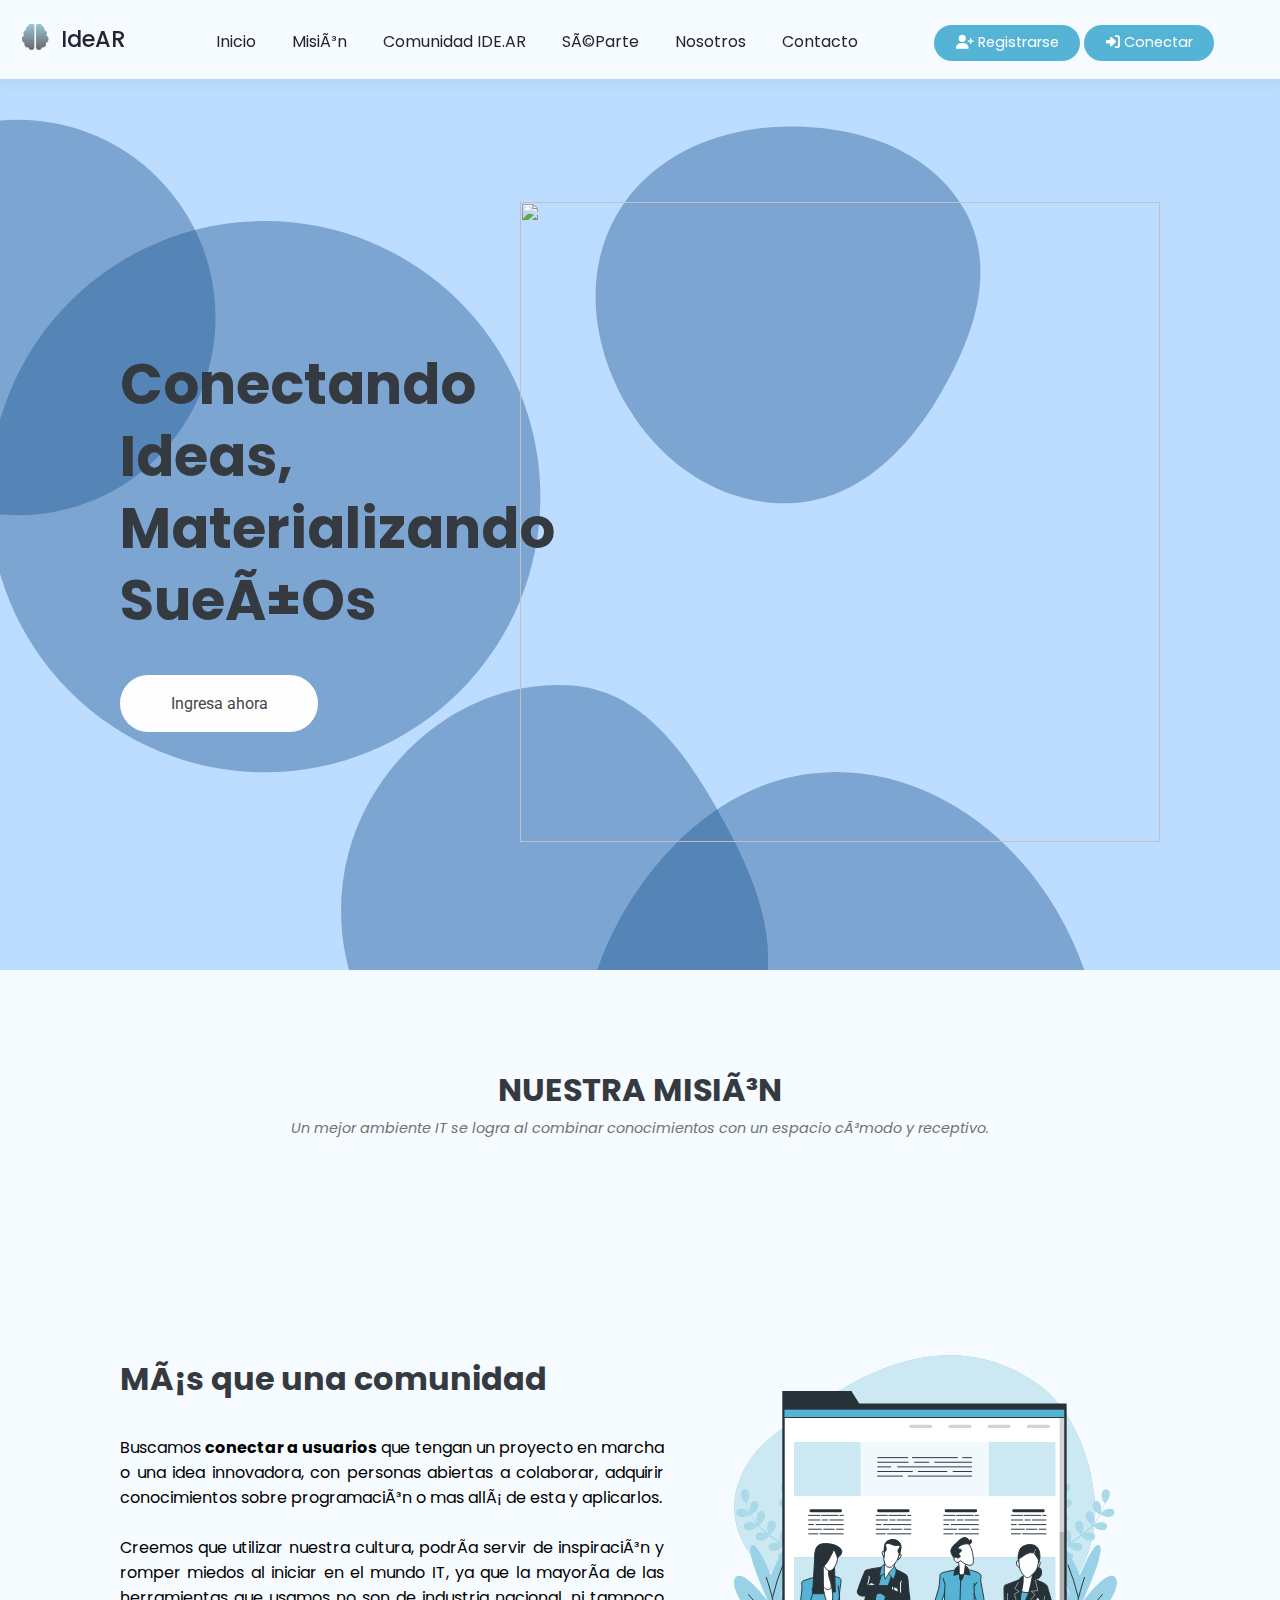
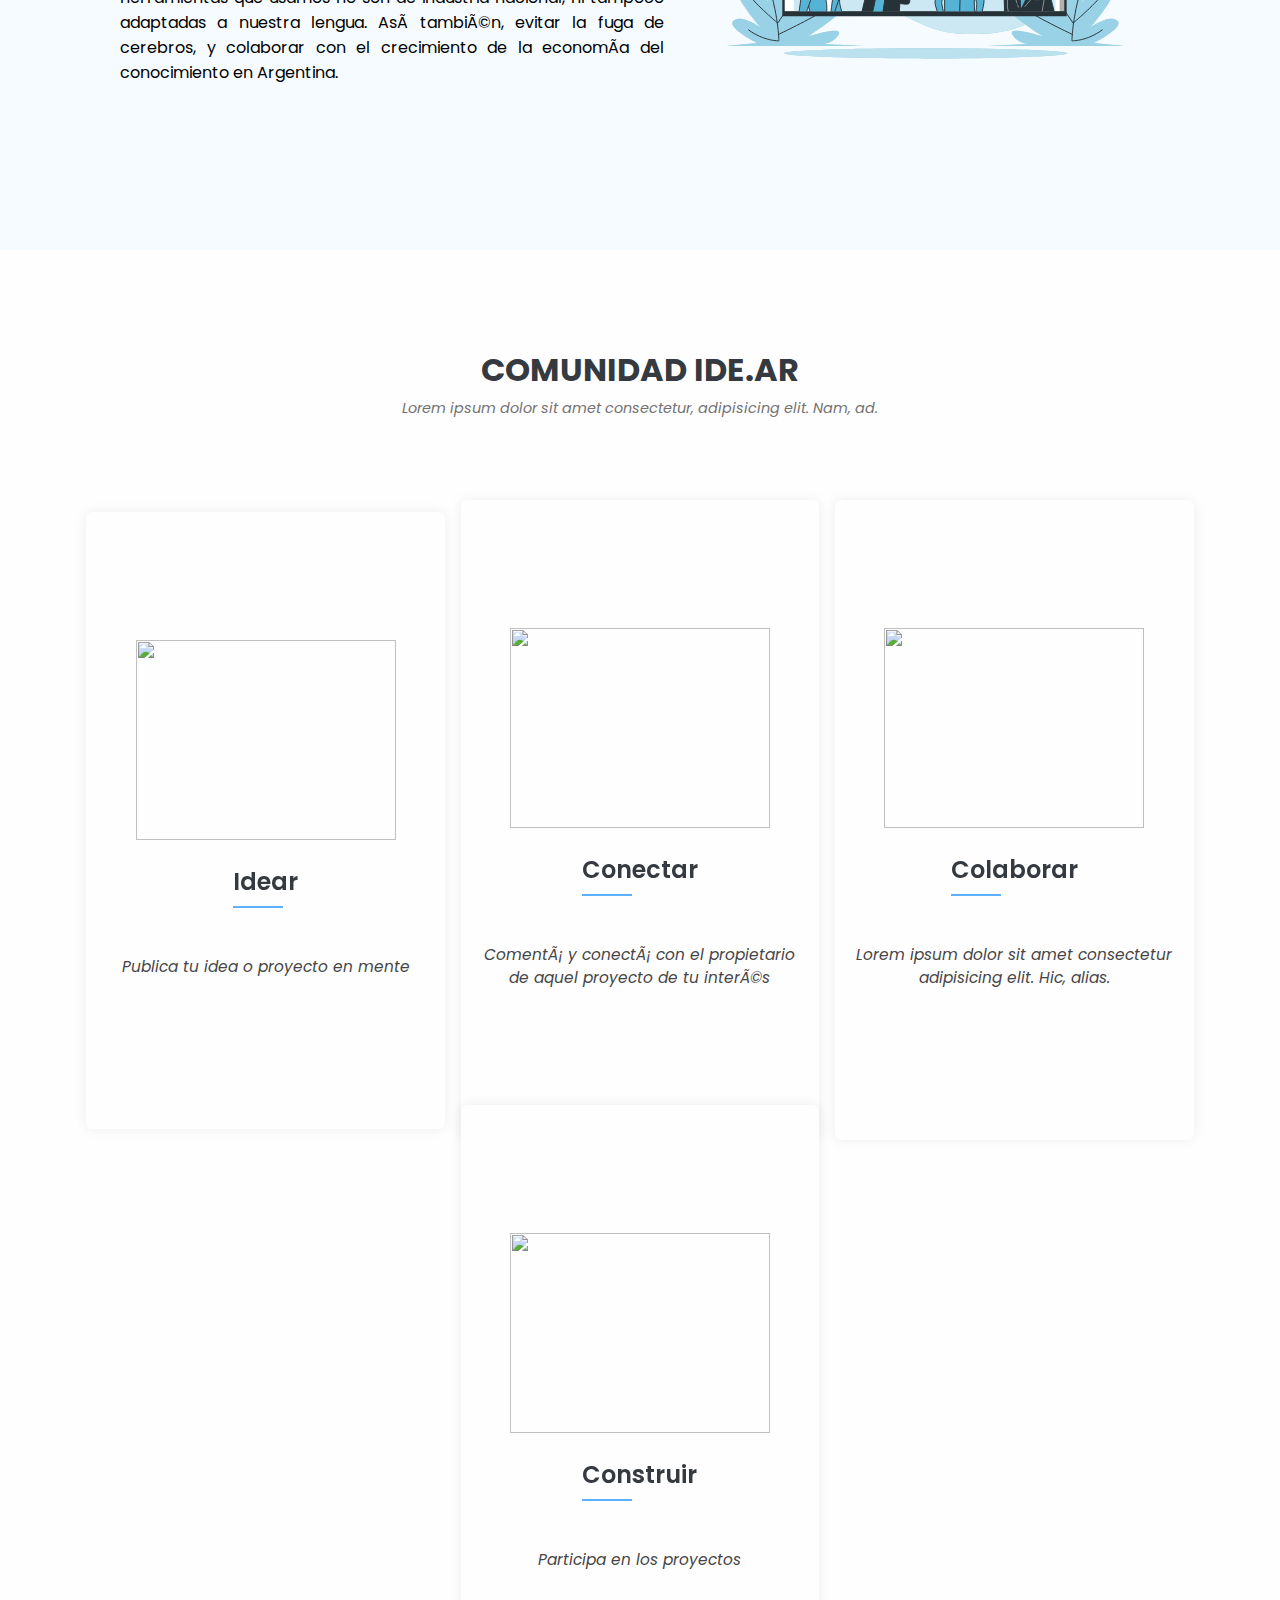
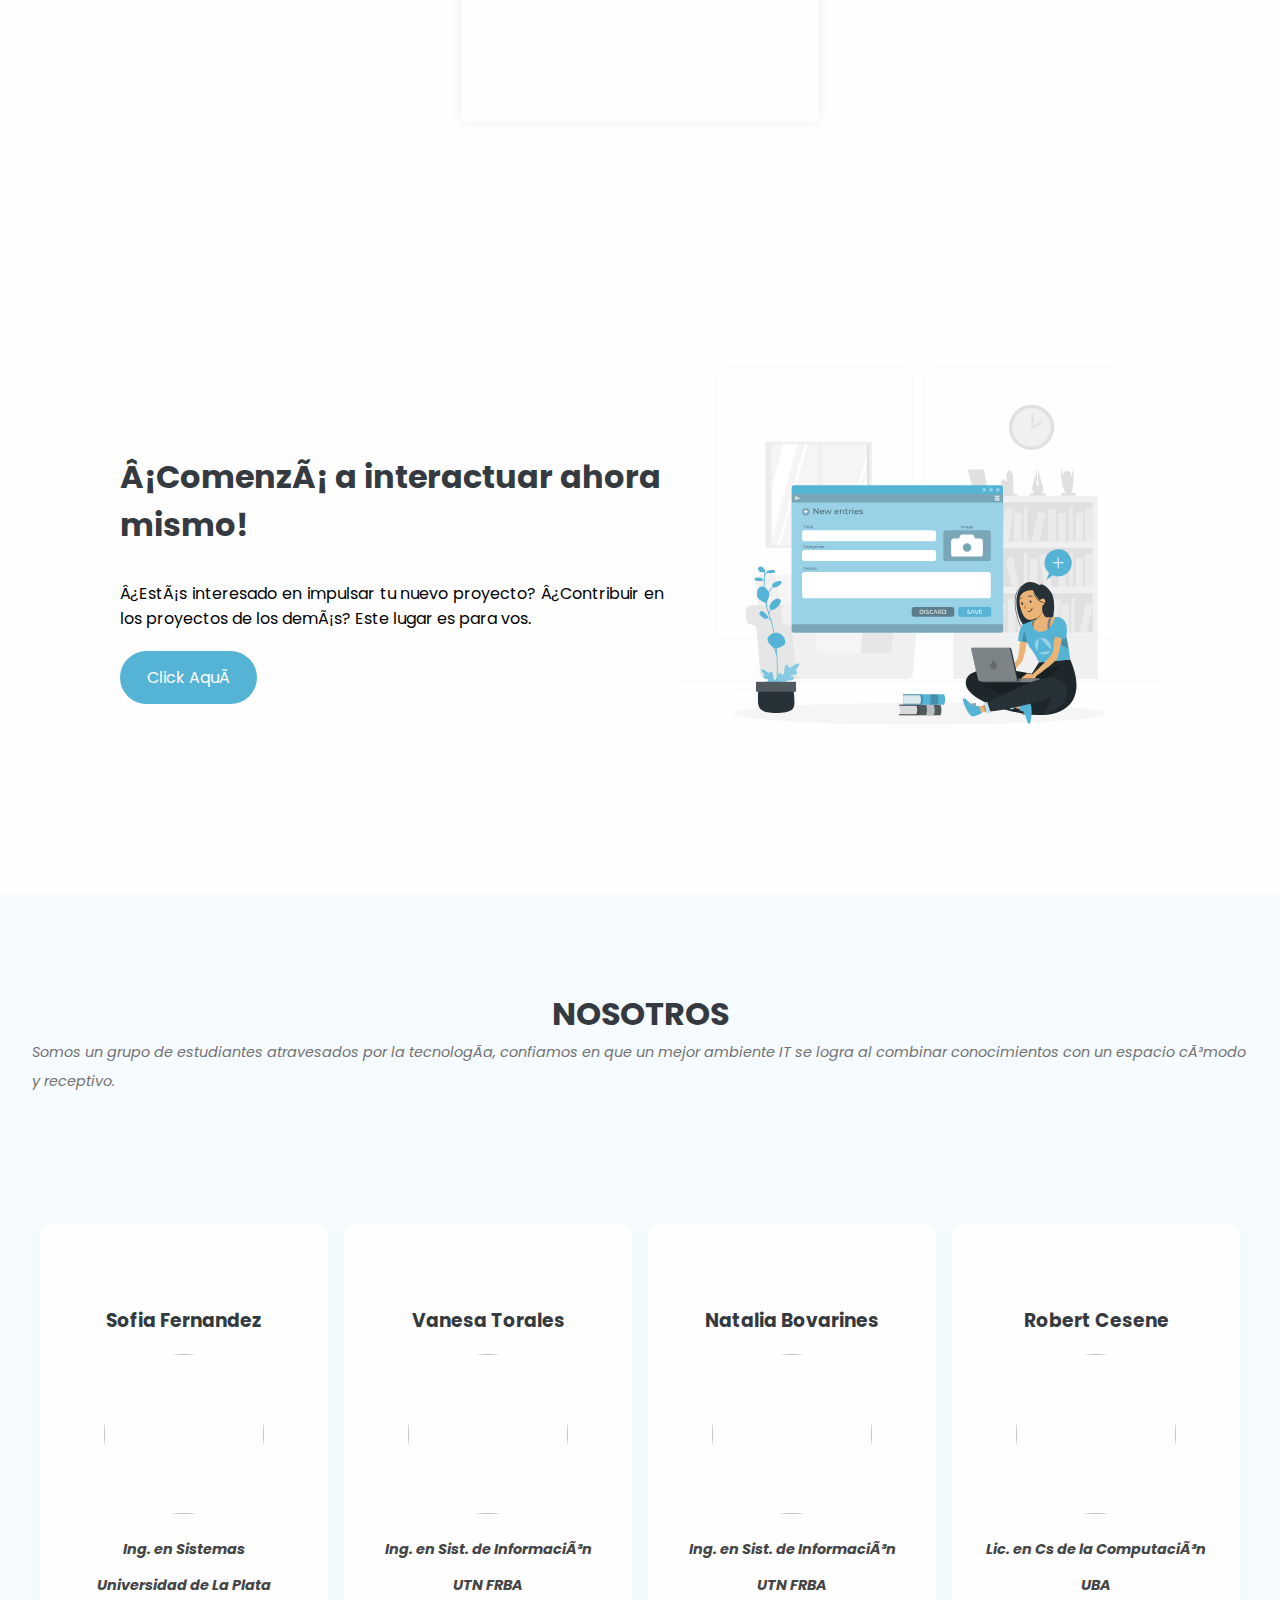
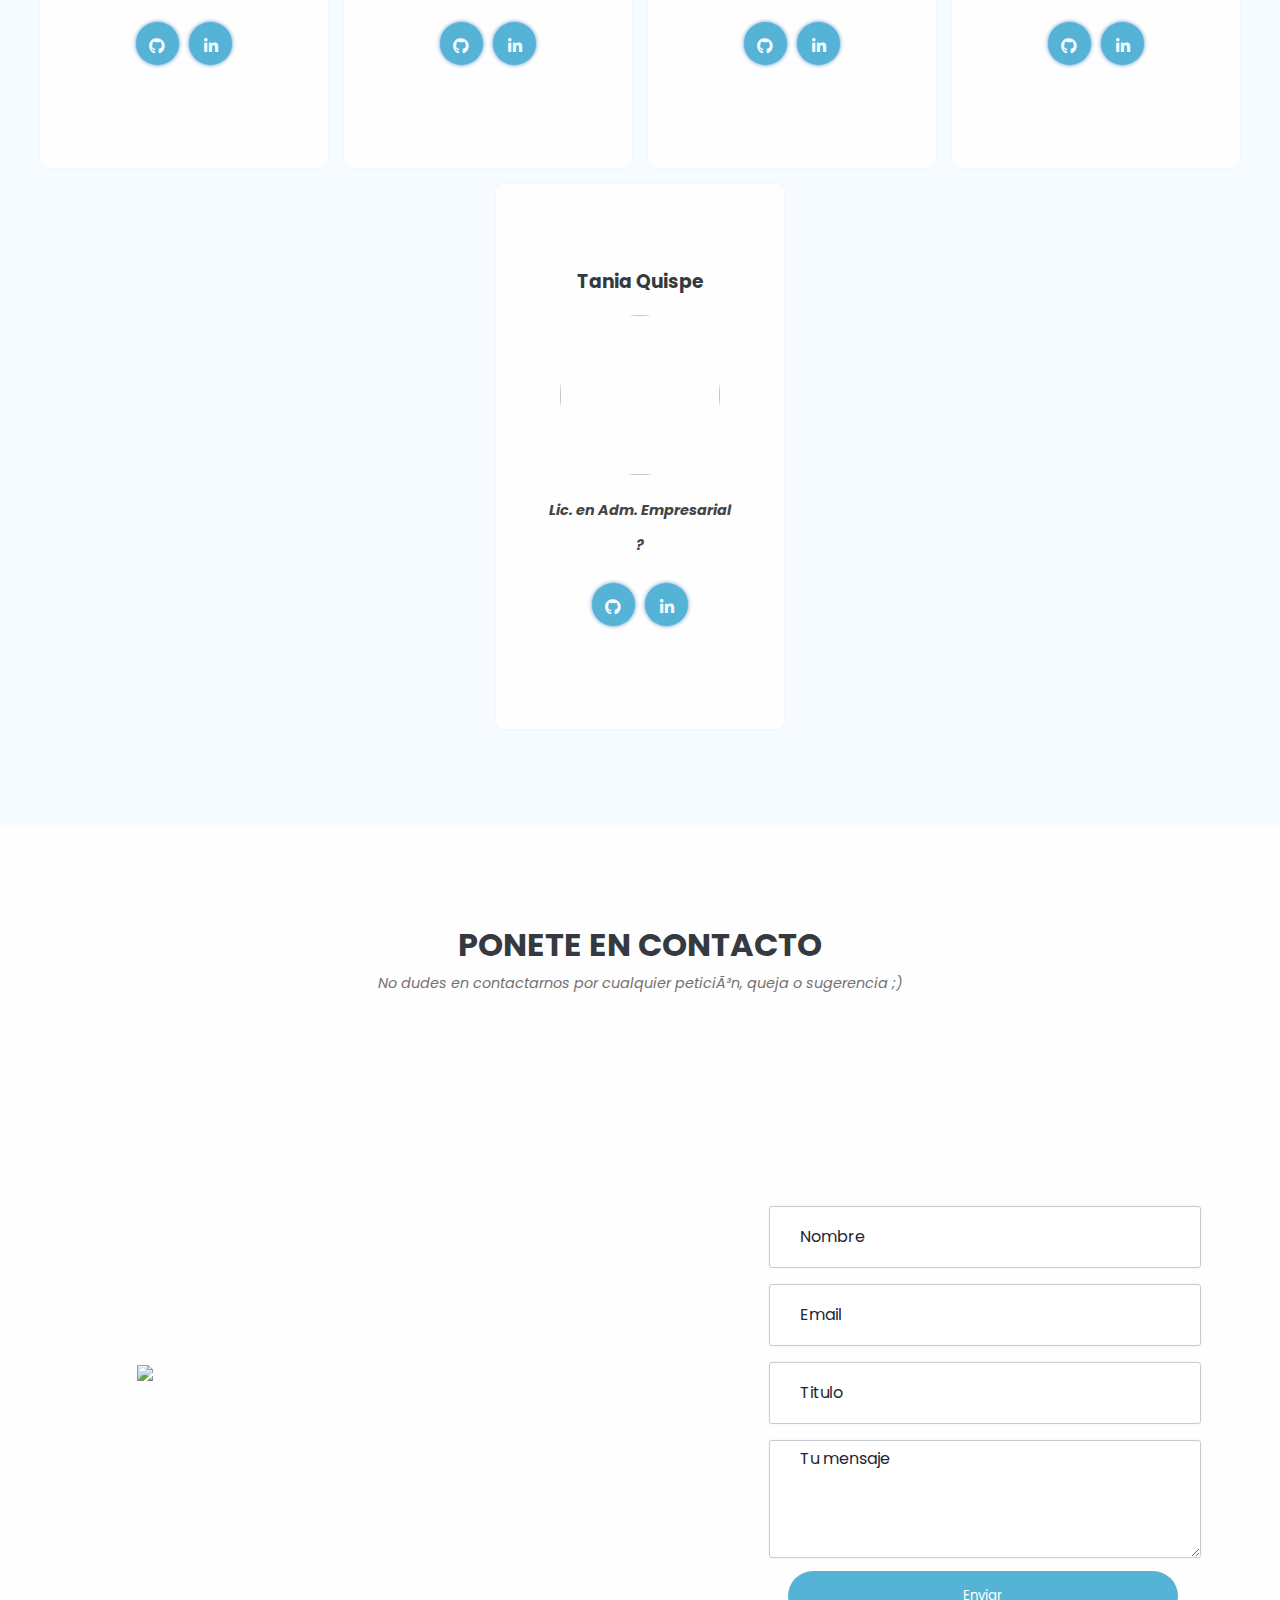
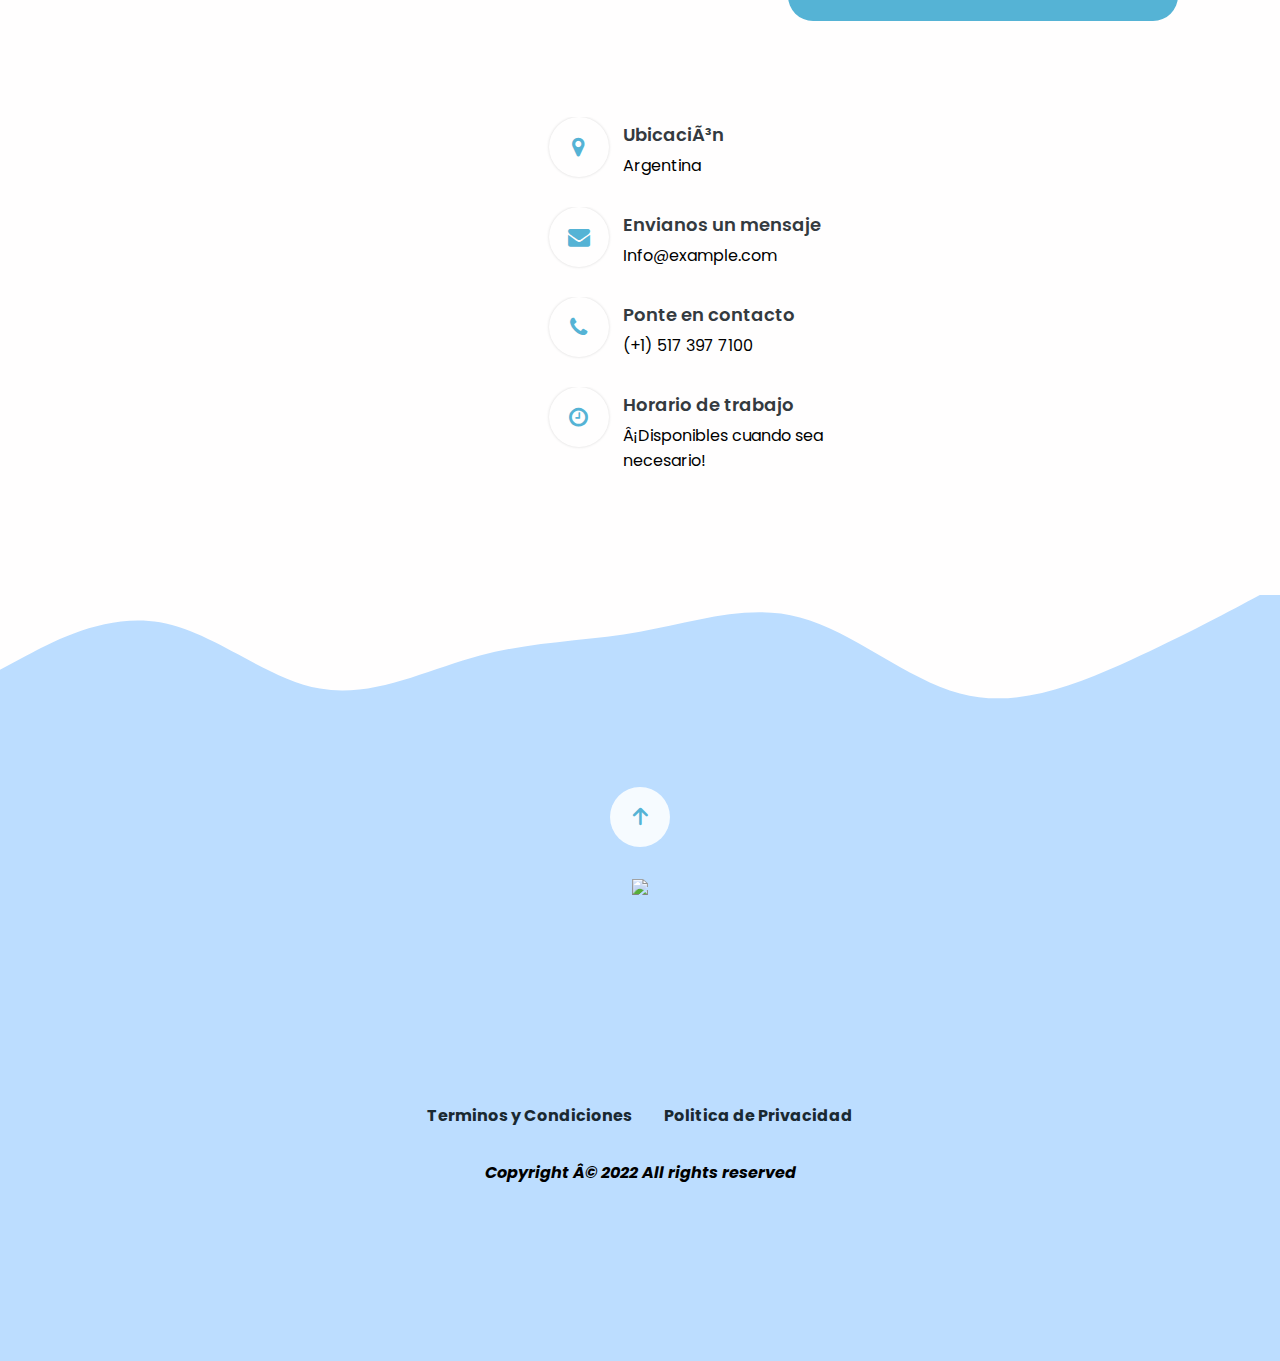
==== commit e0266e59: "modificaciones en index" ====
--- a/index.html
+++ b/index.html
@@ -22,9 +22,10 @@
         <span class="menuIcon"><i class="fa-solid fa-bars"></i></span>
         <ol class="navOptions">
             <li><a href="#">Inicio</a></li>
-            <li><a href="#roadMap">RoadMap</a></li>
-            <li><a href="#destacado">Destacado</a></li>
-            <li><a href="#team">El Equipo</a></li>
+            <li><a href="#sobreNosotros">Misión</a></li>
+            <li><a href="#roadMap">Comunidad IDE.AR</a></li>
+            <li><a href="#formarParte">SéParte</a></li>
+            <li><a href="#team">Nosotros</a></li>
             <li><a href="#contact">Contacto</a></li>
         </ol>
         <ol class="userOptions">
@@ -67,7 +68,7 @@
         <section class="mainContainer" id="roadMap">
             <div class="titleContainer">
                 <h2 class="mainTitle">
-                        Roadmap
+                        Comunidad Ide.AR
                 </h2>
                 <span>
                     Lorem ipsum dolor sit amet consectetur, adipisicing elit. Nam, ad.
@@ -78,7 +79,7 @@
                     <img src="/img/idear.svg" alt="">
                     <h3>Idear</h3>
                     <p>
-                        Lorem ipsum dolor sit amet consectetur adipisicing elit. Hic, alias.
+                        Publica tu idea o proyecto en mente
                     </p>
                 </section>
 
@@ -86,7 +87,7 @@
                     <img src="/img/connect.svg" alt="">
                     <h3>Conectar</h3>
                     <p>
-                        Lorem ipsum dolor sit amet consectetur adipisicing elit. Hic, alias.
+                        Comentá y conectá con el propietario de aquel proyecto de tu interés
                     </p>
                 </section>
 
@@ -102,8 +103,24 @@
                     <img src="/img/build.svg" alt="">
                     <h3>Construir</h3>
                     <p>
-                        Lorem ipsum dolor sit amet consectetur adipisicing elit. Hic, alias.
-                    </p>
+                        Participa en los proyectos
+                    </p>
+                </section>
+            </section>
+        </section>
+
+        <section class="mainContainer" style="background-color: #fffefe;" id="formarParte">
+            <section class="items">
+                <section class="aboutTeam">
+                    <h3 class="title">¡Comenzá a interactuar ahora mismo!</h3>
+                    <p>
+                        ¿Estás interesado en impulsar tu nuevo proyecto? ¿Contribuir en los proyectos de los demás? Este lugar es para vos.
+                    </p>
+                    <br>
+                    <a href="register.html" class="btn-contact-bg">Click aquí</a>
+                </section>
+                <section class="aboutTeam">
+                    <img src="/img/entry.svg" alt="" class="aboutImg">
                 </section>
             </section>
         </section>
@@ -111,10 +128,10 @@
         <section class="mainContainer theTeam" id="team">
             <div class="titleContainer">
                 <h2 class="mainTitle">
-                    El equipo
+                    Nosotros
                 </h2>
                 <span>
-                    Lorem ipsum dolor sit amet consectetur, adipisicing elit. Nam, ad.
+                    Somos un grupo de estudiantes atravesados por la tecnología, confiamos en que un mejor ambiente IT se logra al combinar conocimientos con un espacio cómodo y receptivo.
                 </span>
             </div>
             
@@ -125,7 +142,10 @@
                     <img src="img/sofia.jpg">
                     <br>
                     <p>
-                        Desarrollo Front-End
+                        Ing. en Sistemas
+                    </p>
+                    <p>
+                        Universidad de La Plata
                     </p>
                     <section class="aboutContact">
                         <a href=""><i class="fa-brands fa-github about"></i></a>
@@ -137,11 +157,66 @@
 
                 <! TARJETA NOSOTROS>
                 <section class="aboutUs">
-                    <h3>Nombre</h3>
+                    <h3>Vanesa Torales</h3>
+                    <img src="img/Vanesa.jpeg">
+                    <br>
+                    <p>
+                        Ing. en Sist. de Información
+                    </p>
+                    <p>
+                        UTN FRBA
+                    </p>
+                    <section class="aboutContact">
+                        <a href=""><i class="fa-brands fa-github about"></i></a>
+                        <a href=""><i class="fa-brands fa-linkedin-in"></i></a>
+                    </section>
+                    <br>
+                    <br>
+                </section>
+                <section class="aboutUs">
+                    <h3>Natalia Bovarines</h3>
+                    <img src="img/natalia.jpeg">
+                    <br>
+                    <p>
+                        Ing. en Sist. de Información
+                    </p>
+                    <p>
+                        UTN FRBA
+                    </p>
+                    <section class="aboutContact">
+                        <a href=""><i class="fa-brands fa-github about"></i></a>
+                        <a href=""><i class="fa-brands fa-linkedin-in"></i></a>
+                    </section>
+                    <br>
+                    <br>
+                </section>
+                <section class="aboutUs">
+                    <h3>Robert Cesene</h3>
                     <img src="">
                     <br>
                     <p>
-                        Rol en el proyecto
+                        Lic. en Cs de la Computación
+                    </p>
+
+                    <p>
+                        UBA
+                    </p>
+                    <section class="aboutContact">
+                        <a href=""><i class="fa-brands fa-github about"></i></a>
+                        <a href=""><i class="fa-brands fa-linkedin-in"></i></a>
+                    </section>
+                    <br>
+                    <br>
+                </section>
+                <section class="aboutUs">
+                    <h3>Tania Quispe</h3>
+                    <img src="">
+                    <br>
+                    <p>
+                        Lic. en Adm. Empresarial
+                    </p>
+                    <p>
+                       ?
                     </p>
                     <section class="aboutContact">
                         <a href=""><i class="fa-brands fa-github about"></i></a>
@@ -163,7 +238,7 @@
                     Ponete en contacto
                 </h2>
                 <span>
-                    Lorem ipsum dolor sit amet consectetur, adipisicing elit. Nam, ad.
+                    No dudes en contactarnos por cualquier petición, queja o sugerencia ;)
                 </span>
             </div>
             <section class="items">
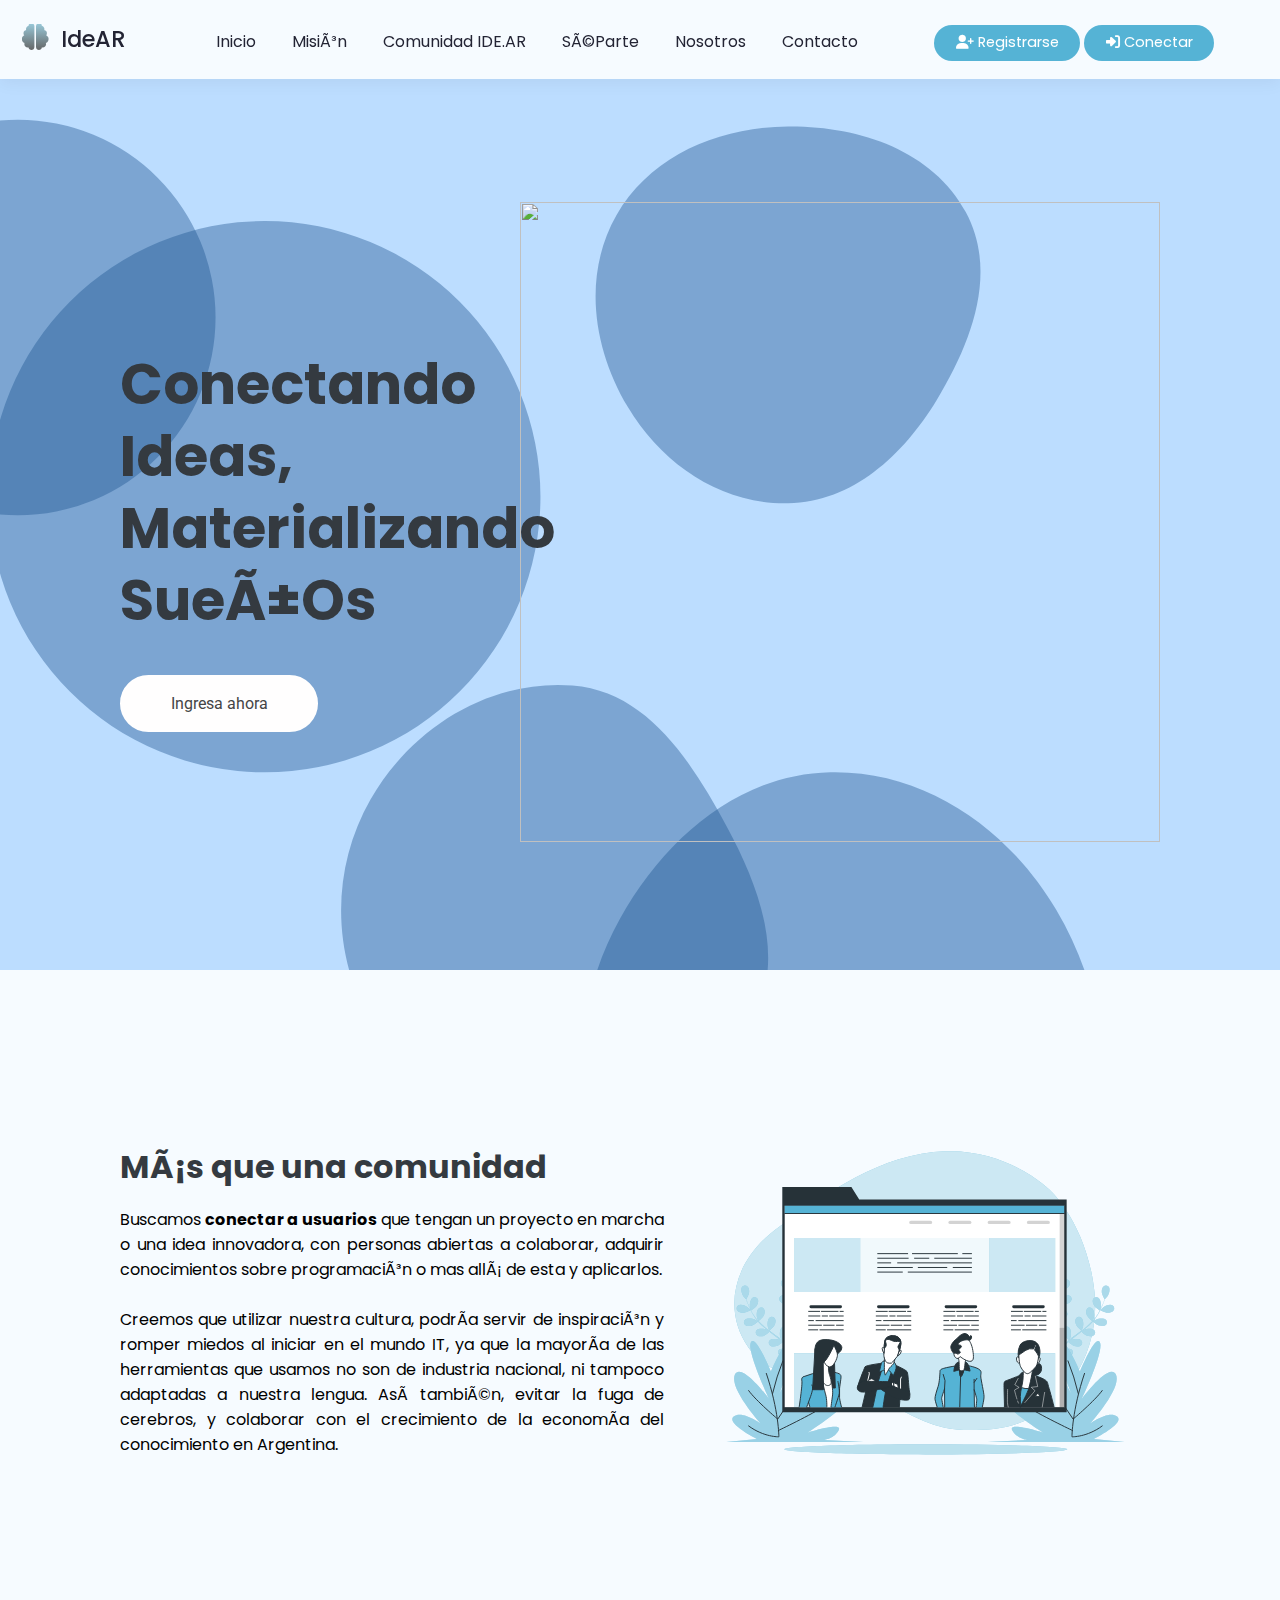
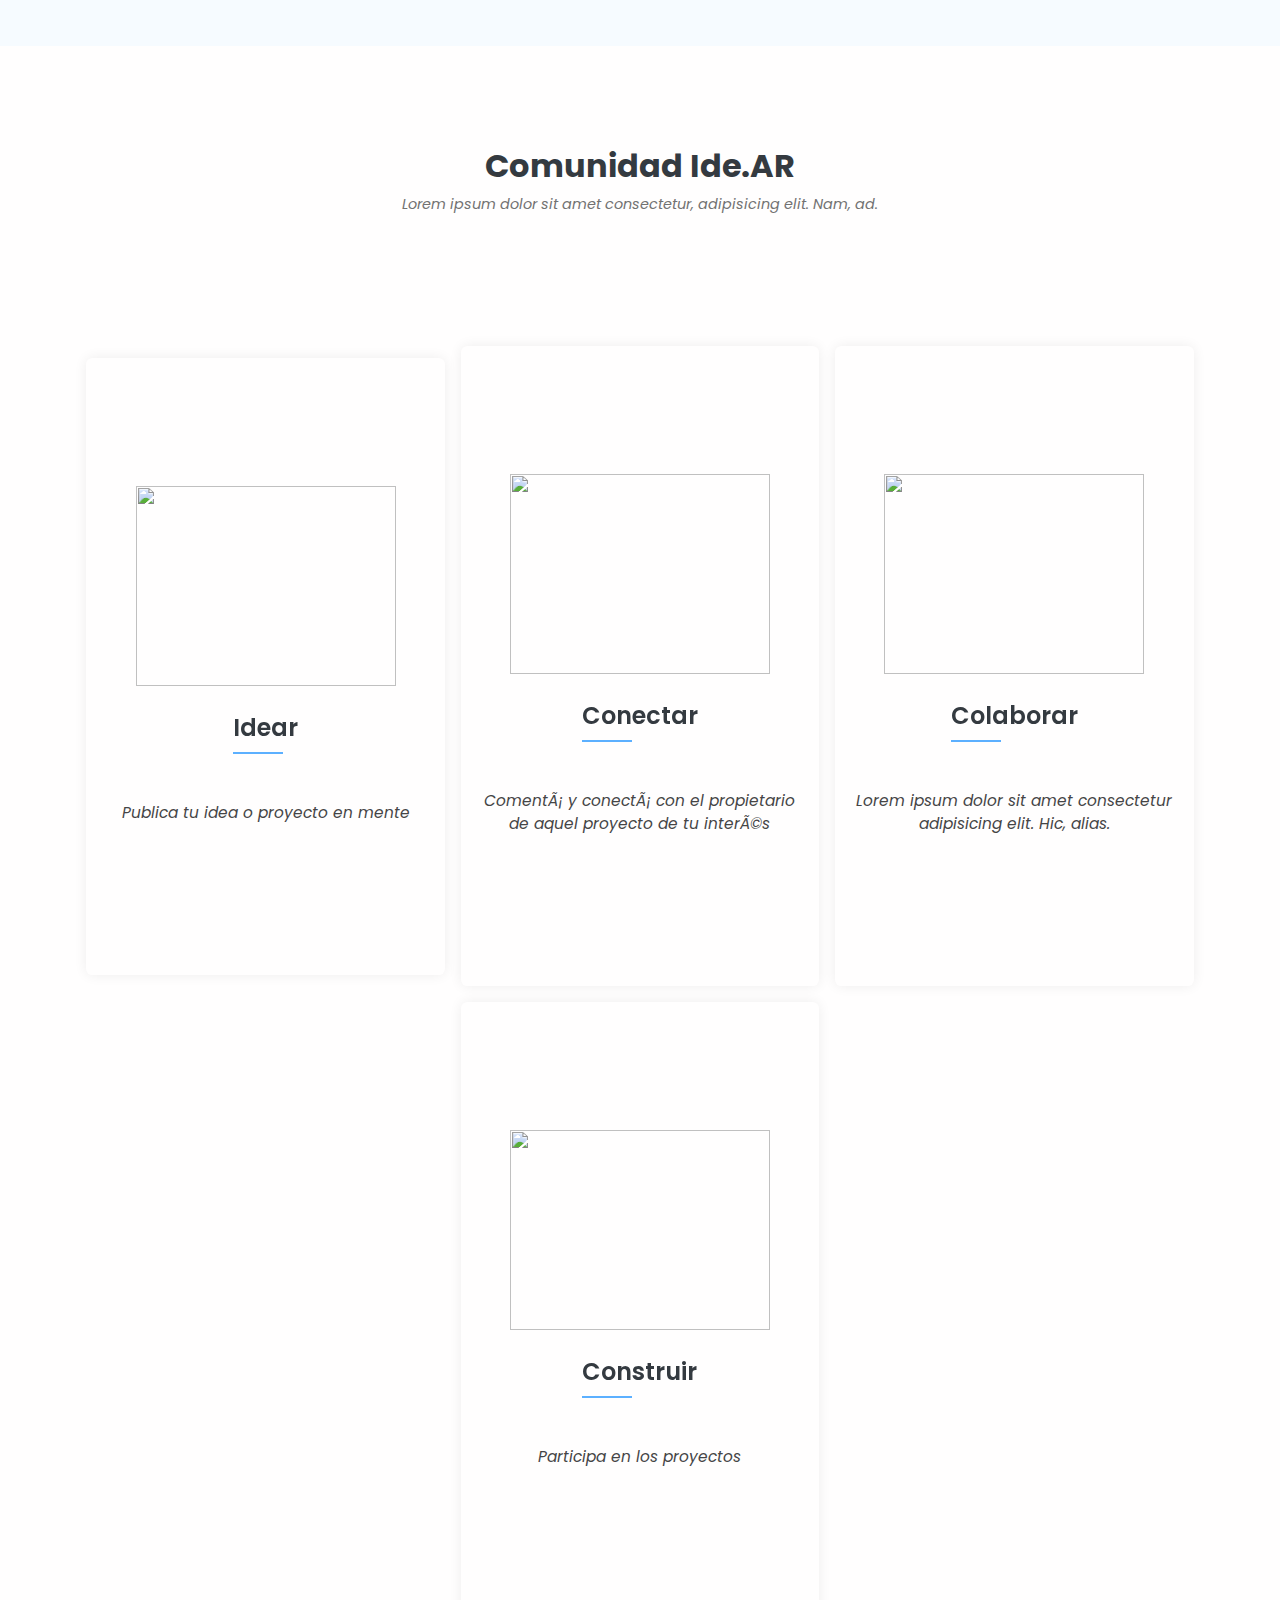
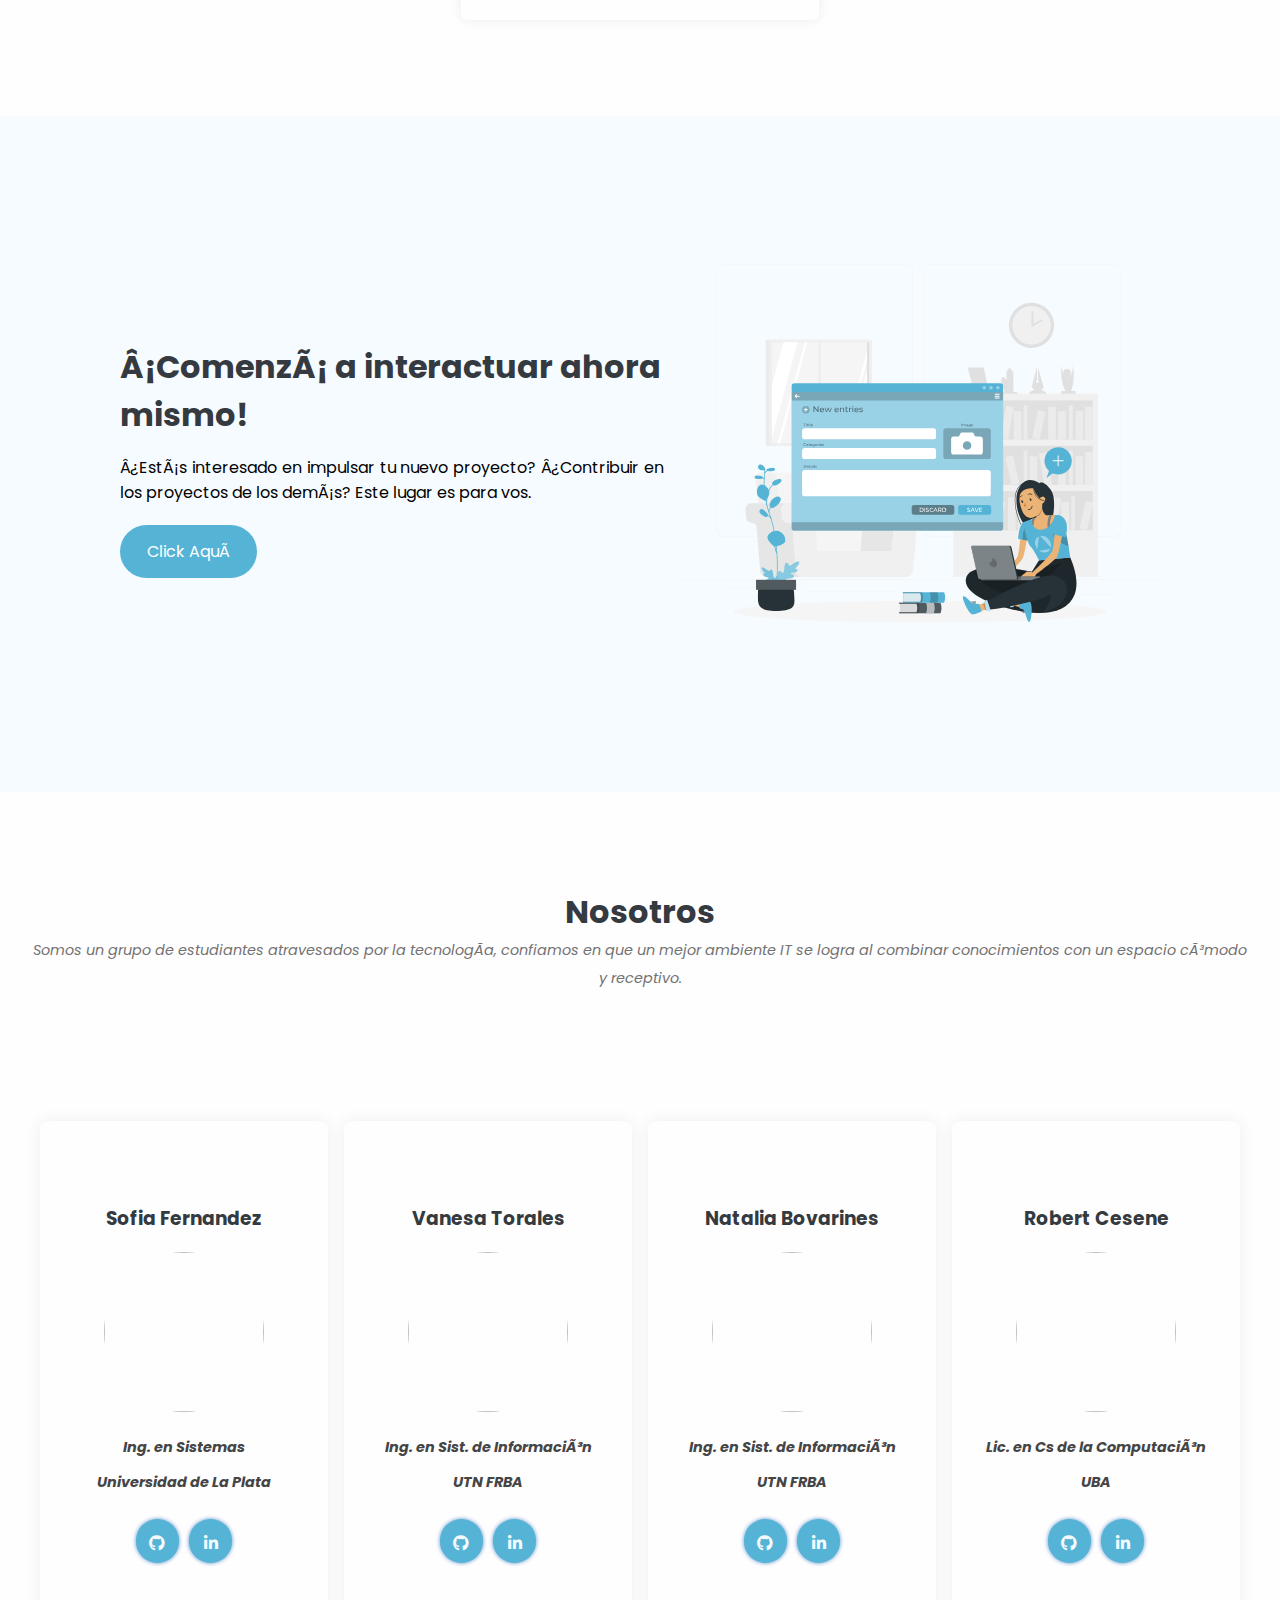
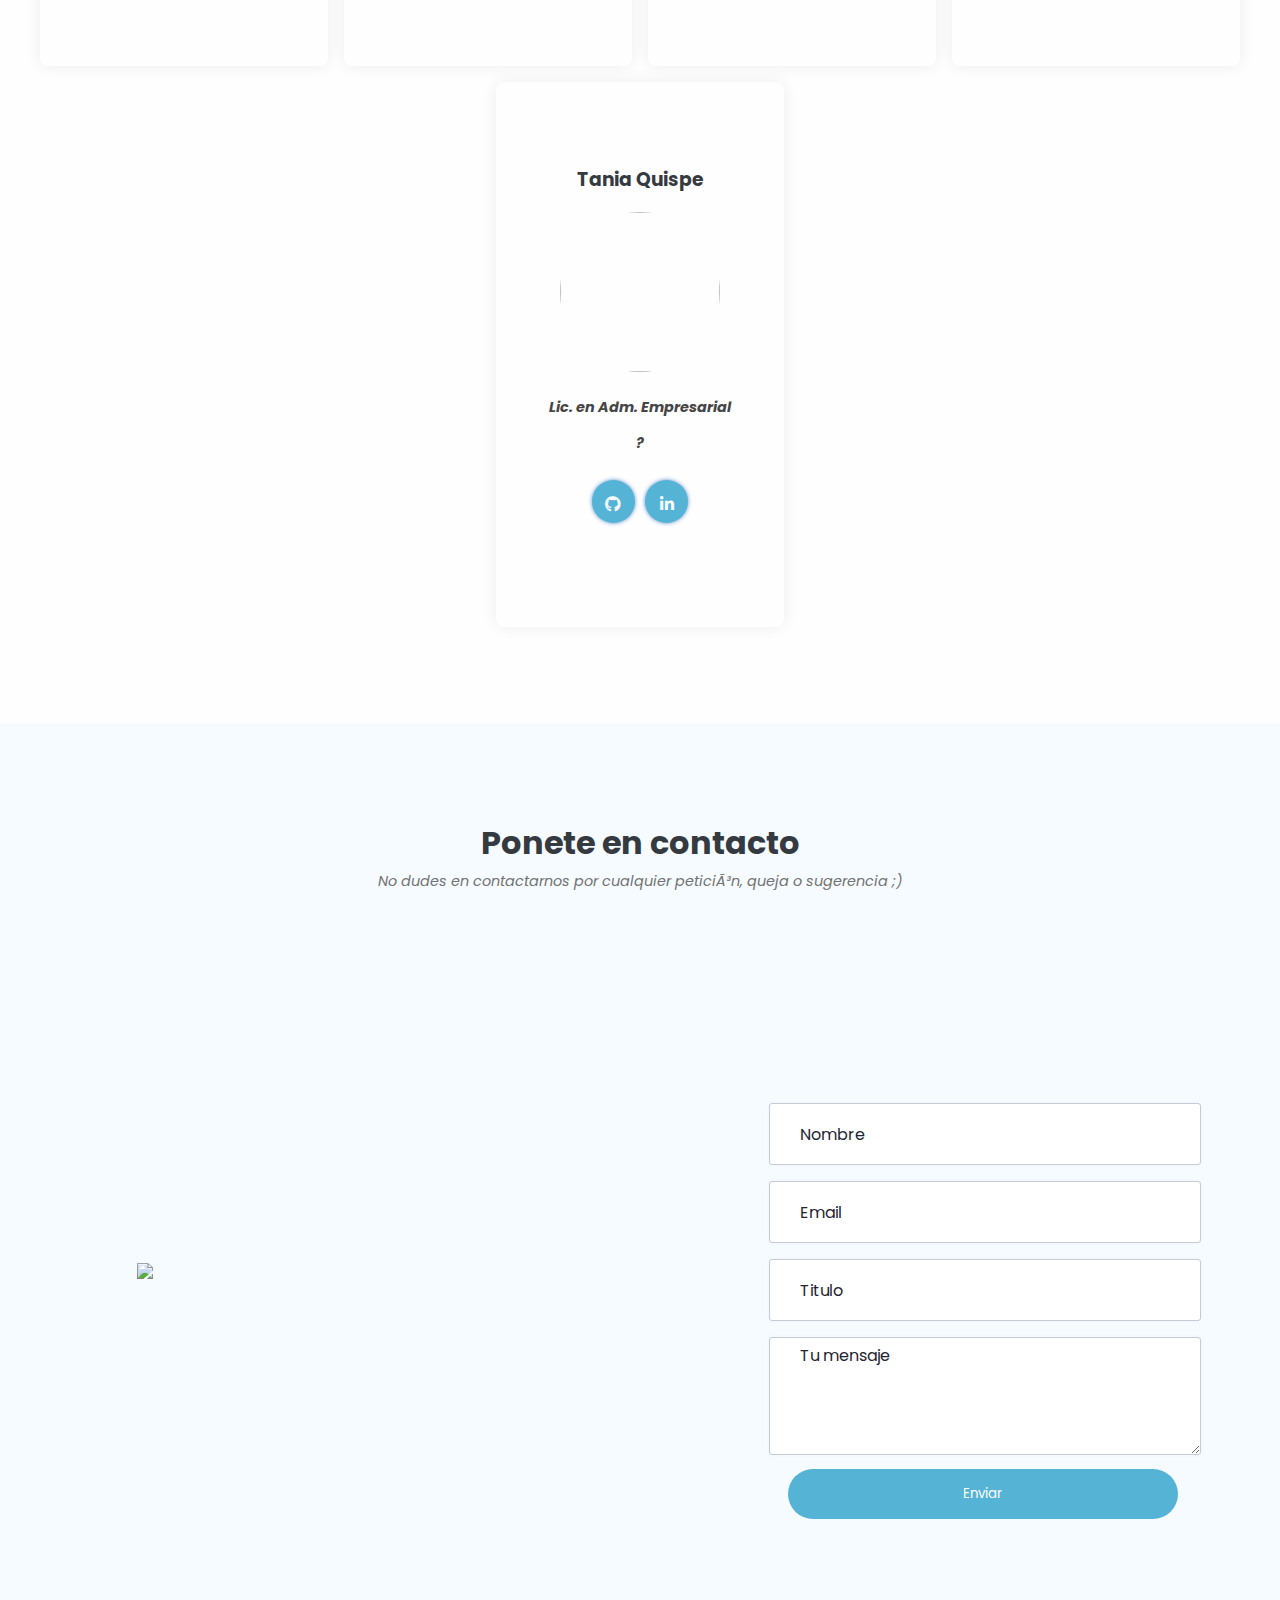
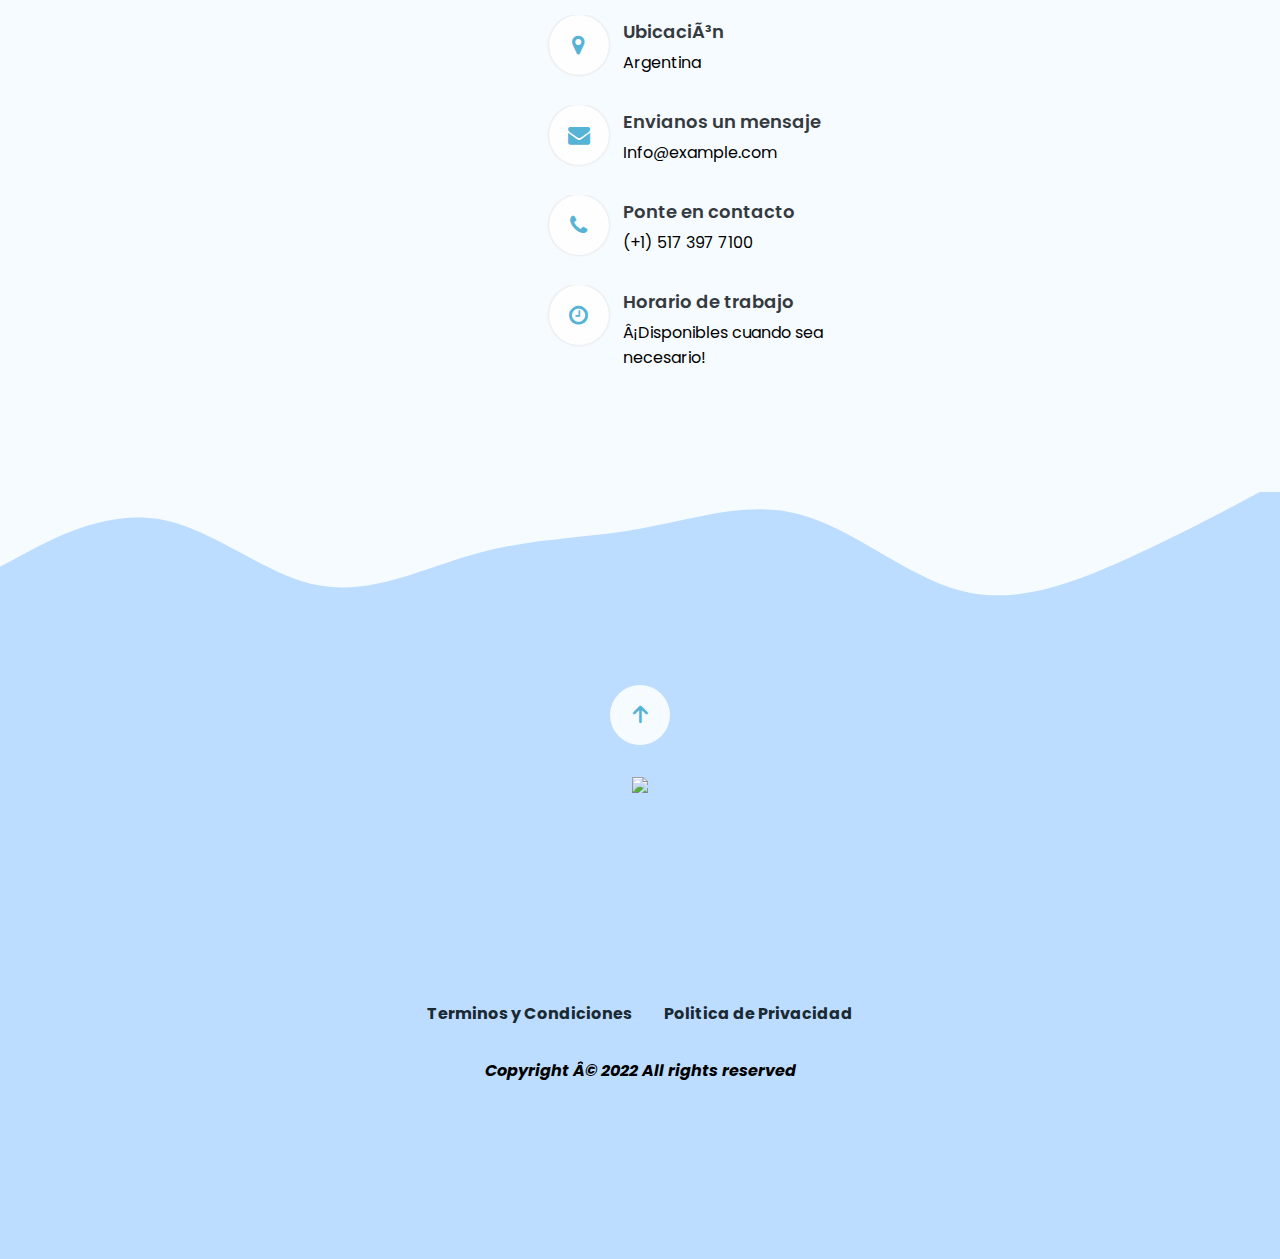
==== commit 8bc2ce18: "Vistas responsive" ====
--- a/index.html
+++ b/index.html
@@ -42,18 +42,9 @@
     </header>
     <main>
         <section class="mainContainer" id="sobreNosotros">
-            <div class="titleContainer">
-                <h2 class="mainTitle">
-                    Nuestra misión
-                </h2>
-                <span>
-                    Un mejor ambiente IT se logra al combinar conocimientos con un espacio cómodo y receptivo.
-                </span>
-            </div>
-
             <section class="items">
                 <section class="aboutTeam">
-                    <h3 class="title">Más que una comunidad</h3>
+                    <h2 class="mainTitle">Más que una comunidad</h2>
                     <p>
                         Buscamos <b>conectar a usuarios</b> que tengan un proyecto en marcha o una idea innovadora, con personas abiertas a colaborar, adquirir conocimientos sobre programación o mas allá de esta y aplicarlos.
                         <br><br>Creemos que utilizar nuestra cultura, podría servir de inspiración y romper miedos al iniciar en el mundo IT, ya que la mayoría de las herramientas que usamos no son de industria nacional, ni tampoco adaptadas a nuestra lengua. Así también, evitar la fuga de cerebros, y colaborar con el crecimiento de la economía del conocimiento en Argentina.    
@@ -75,7 +66,7 @@
                 </span>
             </div>
             <section class="items">
-                <section class="roadMap" data-aos="zoom-in">
+                <section class="roadMap">
                     <img src="/img/idear.svg" alt="">
                     <h3>Idear</h3>
                     <p>
@@ -109,10 +100,10 @@
             </section>
         </section>
 
-        <section class="mainContainer" style="background-color: #fffefe;" id="formarParte">
-            <section class="items">
-                <section class="aboutTeam">
-                    <h3 class="title">¡Comenzá a interactuar ahora mismo!</h3>
+        <section class="mainContainer" id="formarParte">
+            <section class="items">
+                <section class="aboutTeam newProject">
+                    <h2 class="mainTitle">¡Comenzá a interactuar ahora mismo!</h2>
                     <p>
                         ¿Estás interesado en impulsar tu nuevo proyecto? ¿Contribuir en los proyectos de los demás? Este lugar es para vos.
                     </p>
@@ -134,7 +125,6 @@
                     Somos un grupo de estudiantes atravesados por la tecnología, confiamos en que un mejor ambiente IT se logra al combinar conocimientos con un espacio cómodo y receptivo.
                 </span>
             </div>
-            
             <section class="items">
                 <! TARJETA NOSOTROS>
                 <section class="aboutUs">
@@ -242,7 +232,7 @@
                 </span>
             </div>
             <section class="items">
-            <img src="/img/contact.svg">
+            <img src="/img/contact.svg" class="contactImg">
                 <div class="col-lg-7">	
                     <div class="contact">
                         <form class="form" name="enq" method="post" action="contact.php" onsubmit="return validation();">
@@ -293,7 +283,7 @@
 
     <footer>
         <svg xmlns="http://www.w3.org/2000/svg" viewBox="0 0 1440 320">
-            <path fill="#fffefe" fill-opacity="1" d="M0,192L30,176C60,160,120,128,180,138.7C240,149,300,203,360,213.3C420,224,480,192,540,176C600,160,660,160,720,149.3C780,139,840,117,900,133.3C960,149,1020,203,1080,218.7C1140,235,1200,213,1260,186.7C1320,160,1380,128,1410,112L1440,96L1440,0L1410,0C1380,0,1320,0,1260,0C1200,0,1140,0,1080,0C1020,0,960,0,900,0C840,0,780,0,720,0C660,0,600,0,540,0C480,0,420,0,360,0C300,0,240,0,180,0C120,0,60,0,30,0L0,0Z"></path>
+            <path fill="#f6fbff" fill-opacity="1" d="M0,192L30,176C60,160,120,128,180,138.7C240,149,300,203,360,213.3C420,224,480,192,540,176C600,160,660,160,720,149.3C780,139,840,117,900,133.3C960,149,1020,203,1080,218.7C1140,235,1200,213,1260,186.7C1320,160,1380,128,1410,112L1440,96L1440,0L1410,0C1380,0,1320,0,1260,0C1200,0,1140,0,1080,0C1020,0,960,0,900,0C840,0,780,0,720,0C660,0,600,0,540,0C480,0,420,0,360,0C300,0,240,0,180,0C120,0,60,0,30,0L0,0Z"></path>
         </svg>
 
         <a href="#" class="mouseBack">
--- a/css/styles.css
+++ b/css/styles.css
@@ -517,10 +517,8 @@
 }
 
 section.mainContainer h2.mainTitle{
-    text-align: center;
-    text-transform: uppercase;
     font-weight: 700;
-    font-size: 32px;
+    font-size: 2em;
     margin: 0 auto;
 }
 
@@ -538,6 +536,7 @@
     font-style: italic;
     color: #727272;
     line-height: 2em;
+    text-align: center;
 }
 
 
@@ -609,10 +608,9 @@
 }
 
 section.roadMap{
-    width: 26em!important;
+    width: 26em;
     font-size: 0.8em;
     transition: all 0.2s ease;
-    margin-top: -4em;
     padding: 10em 1em;
 }
 
@@ -639,7 +637,6 @@
 
 section.aboutUs{
     width: 16em;
-    box-shadow: 0px 0px 3px 0px #f0f1f3;
     padding: 4em 1em;
     transition: all 0.2s ease;
 }
@@ -655,8 +652,12 @@
     border-radius: 100%;
 }
 
-section.mainContainer#roadMap, section.mainContainer.about, section.mainContainer#contact{
+section.mainContainer#roadMap, section.mainContainer.about, section#team{
     background-color: var(--main-bg-color);
+}
+
+section#formarParte{
+    background: #f6fbff;
 }
 
 article.lastNews{
@@ -832,7 +833,7 @@
 }
 
 section.mainContainer.contactForm section.items img{
-    width: 600px!important;
+    width: 600px;
 }
 
 footer{
@@ -1098,7 +1099,103 @@
 }
 
 
-
+@media only screen and (max-width: 375px) {
+    body{
+        width: 100%;
+    }
+
+    header.mainHeader {
+        width: 100%;
+    }
+
+    header.mainHeader .infoHeader{
+        margin: 0!important;
+    }
+
+    
+    header.mainHeader h1{
+        font-size: 3em;
+        line-height: 100%;
+    }
+
+    header.mainHeader img{
+        display: none;
+    }
+
+    section.mainContainer{
+        width: 152%;
+    }
+
+    .aboutTeam p, .titleContainer span{
+        font-size: 1.4em;
+    }
+
+    .aboutImg{
+        width: 36em!important;
+        margin-bottom: -7em;
+        margin-top: -2em;
+    }
+
+    section.roadMap{
+        width: 40em!important;
+        height: auto!important;
+    }
+
+    section.roadMap p{
+        font-size: 1.8em!important;
+    }
+
+    section.roadMap h3{
+        font-size: 2.6em!important;
+    }
+
+    section.roadMap img {
+        width: 36em!important;
+        height: auto;
+    }
+
+    section.aboutTeam.newProject {
+        width: auto!important;
+    }
+
+    section.aboutUs {
+        width: 30em!important;
+    }
+
+    section.aboutUs h3 {
+        font-size: 1.6em;
+    }
+
+    section.aboutUs p {
+        font-size: 1.3em;
+    }
+
+    i.fa-brands.fa-github.about, i.fa-brands.fa-linkedin-in{
+        font-size: 1.6em;
+    }
+
+    .col-lg-7 {
+        width: 30em;
+        margin-left: -5em;
+        margin-top: 0!important;
+    }
+
+    .col-lg-5 {
+        margin-left: 0!important;
+        margin-top: 0!important;
+    }
+
+    .single_address {
+        display: inline-block;
+        width: 17em;
+    }
+
+    footer{
+        width: 170%;
+        padding-top: 7em!important;
+    }
+
+}
 
 
 @media only screen and (max-width: 767px) {
@@ -1155,8 +1252,8 @@
         margin-right: 2em;
     }
 
-    header.mainHeader .infoHeader{
-        margin-left: 2em;
+    .infoHeader{
+        margin-left: 4em;
     }
 
     .infoHeader h1{
@@ -1168,11 +1265,42 @@
     }
 
     section.mainContainer h2.mainTitle{
-        font-size: 2.2em;
-    }
-
-    section.roadMap, article.lastNews, section.aboutUs{
-        width: 50em;
+        font-size: 2.6em;
+    }
+
+    section.roadMap{
+        padding: 6em 2em!important;
+    }
+
+    section.roadMap p {
+        font-size: 1.2em;
+        font-style: normal;
+    }
+
+    section.roadMap, article.lastNews{
+        width: 20em;
+        height: 30em;
+        margin-top: 0em!important;
+    }
+
+    section.aboutTeam.comunity{
+        width: 20em!important;
+    }
+
+    section.aboutTeam.newProject{
+        width: 16em;
+    }
+
+    .aboutImg{
+        width: 24em;
+    }
+
+    section.aboutUs{
+        width: 18em;
+    }
+
+    section.aboutUs p {
+        font-size: 1em;
     }
 
     section.roadMap h2, article.lastNews h2, article.lastNews h2, section.aboutUs h2{
@@ -1181,9 +1309,12 @@
     }
 
     section.roadMap p, article.lastNews p, section.aboutUs p, article.lastNews p{
-        font-size: 1.4em;
-    }
-
+        font-size: 1.2em;
+    }
+
+    section.aboutTeam.community{
+        width: 16em;
+    }
     article.lastNews{
         width: 40em;
         display: block;
@@ -1214,8 +1345,16 @@
         float: inherit;
     }
 
-    section.aboutUs p, p.aboutContact{
+    p.aboutContact{
         font-size: 2em!important;
+    }
+
+    section.items img.contactImg{
+        display: none;
+    }
+
+    footer {
+        padding-top: 9em;
     }
 
 
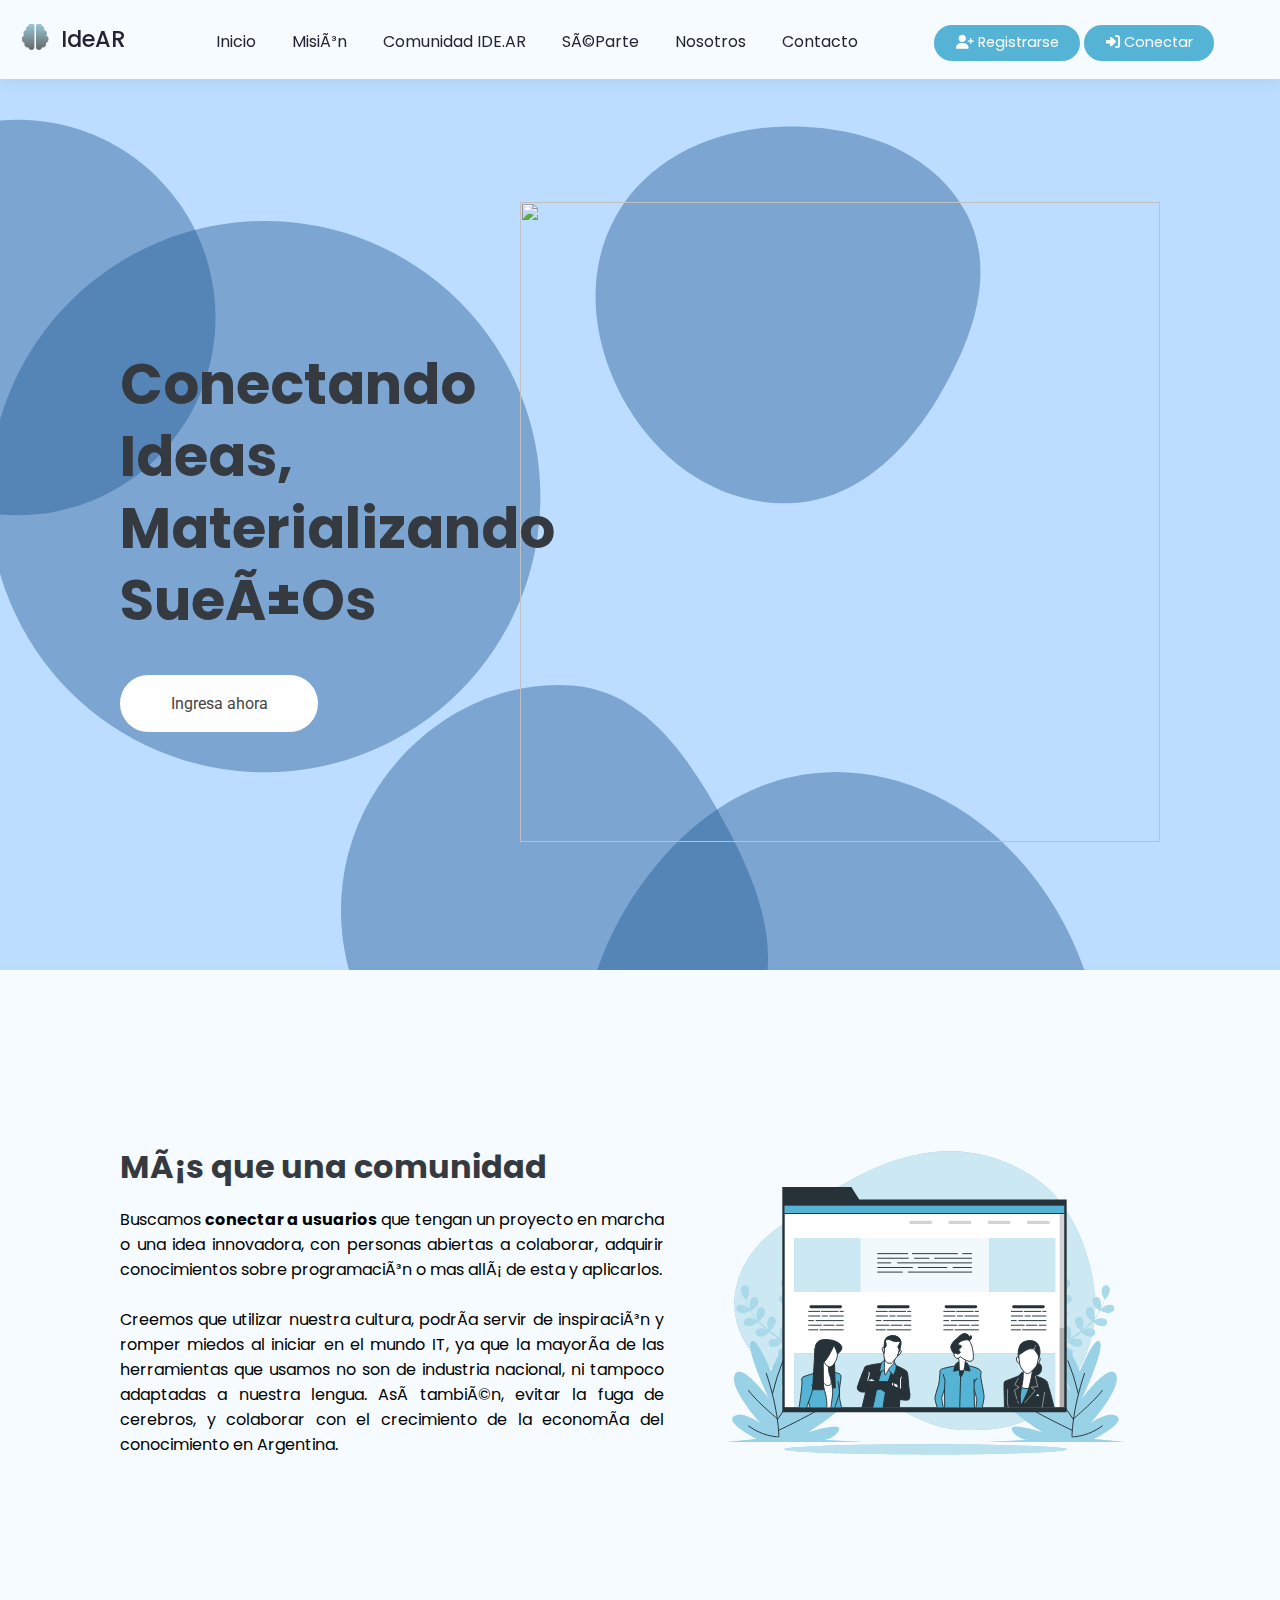
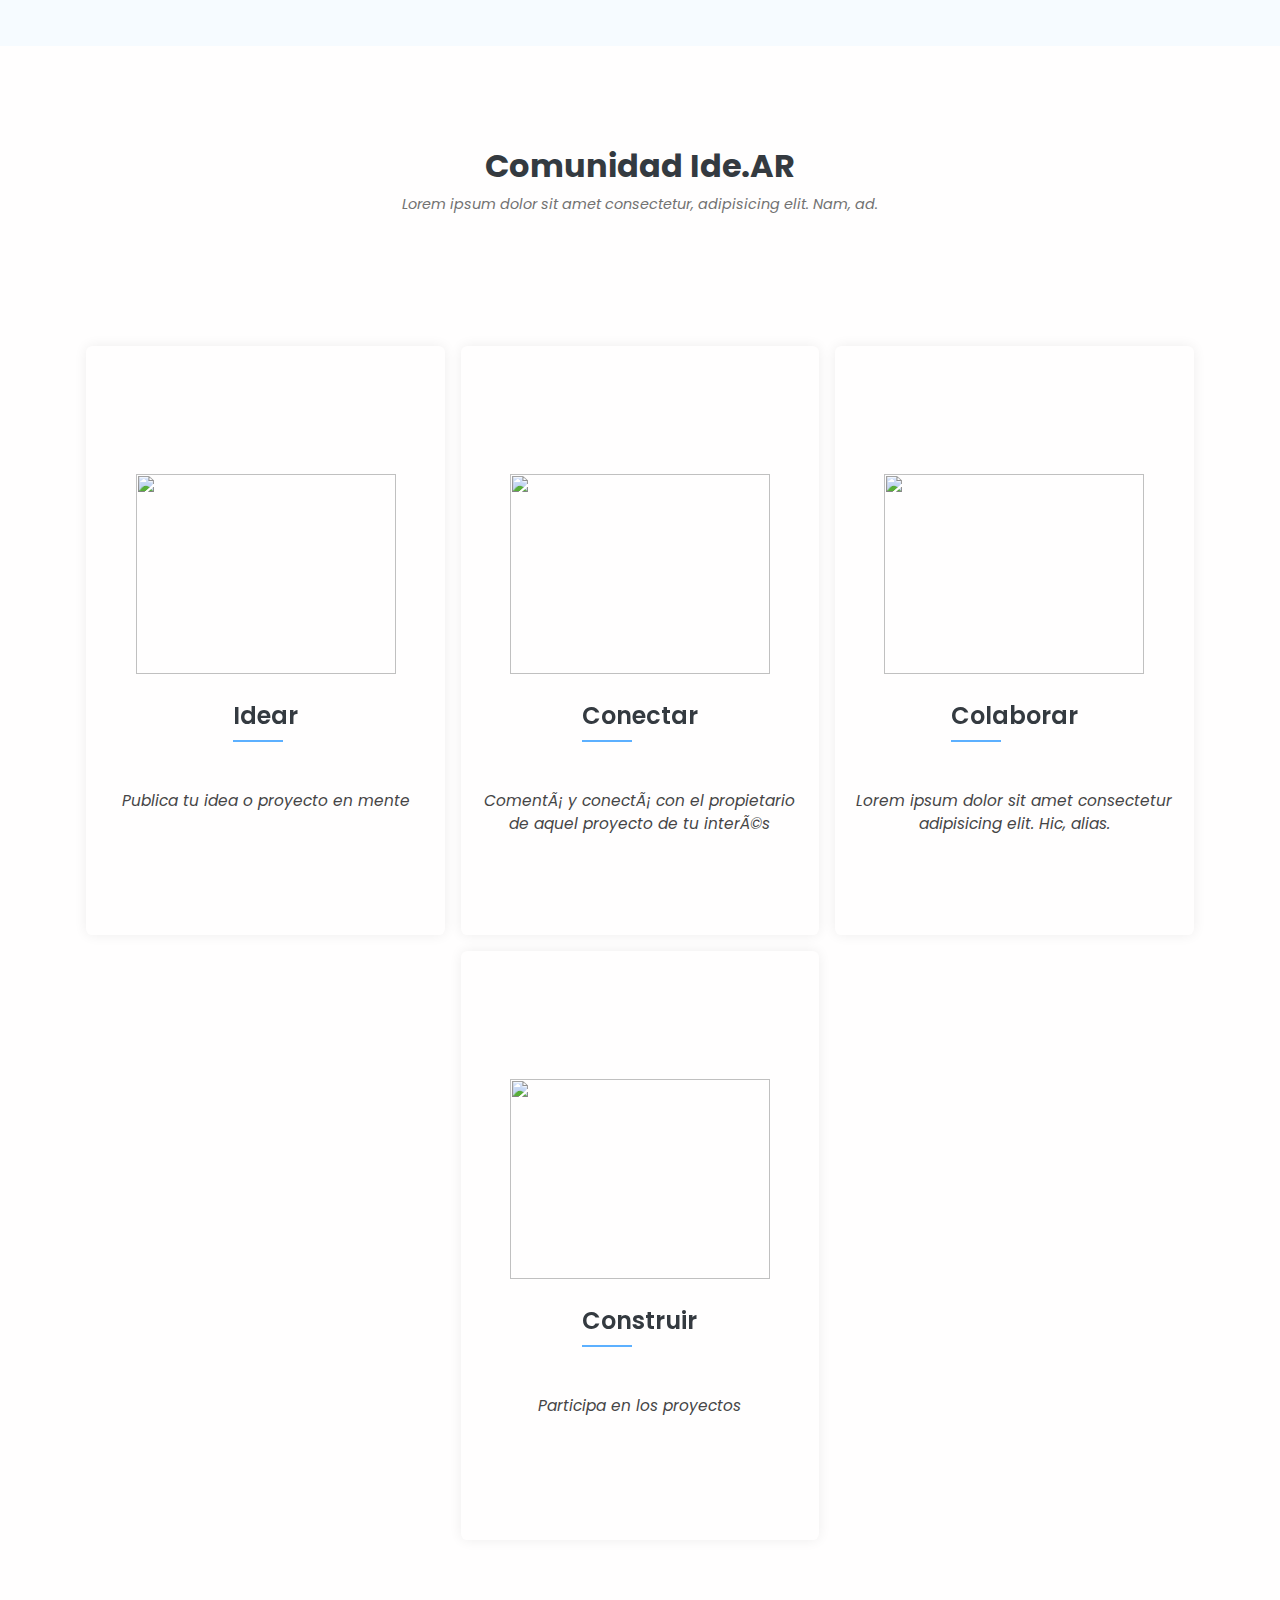
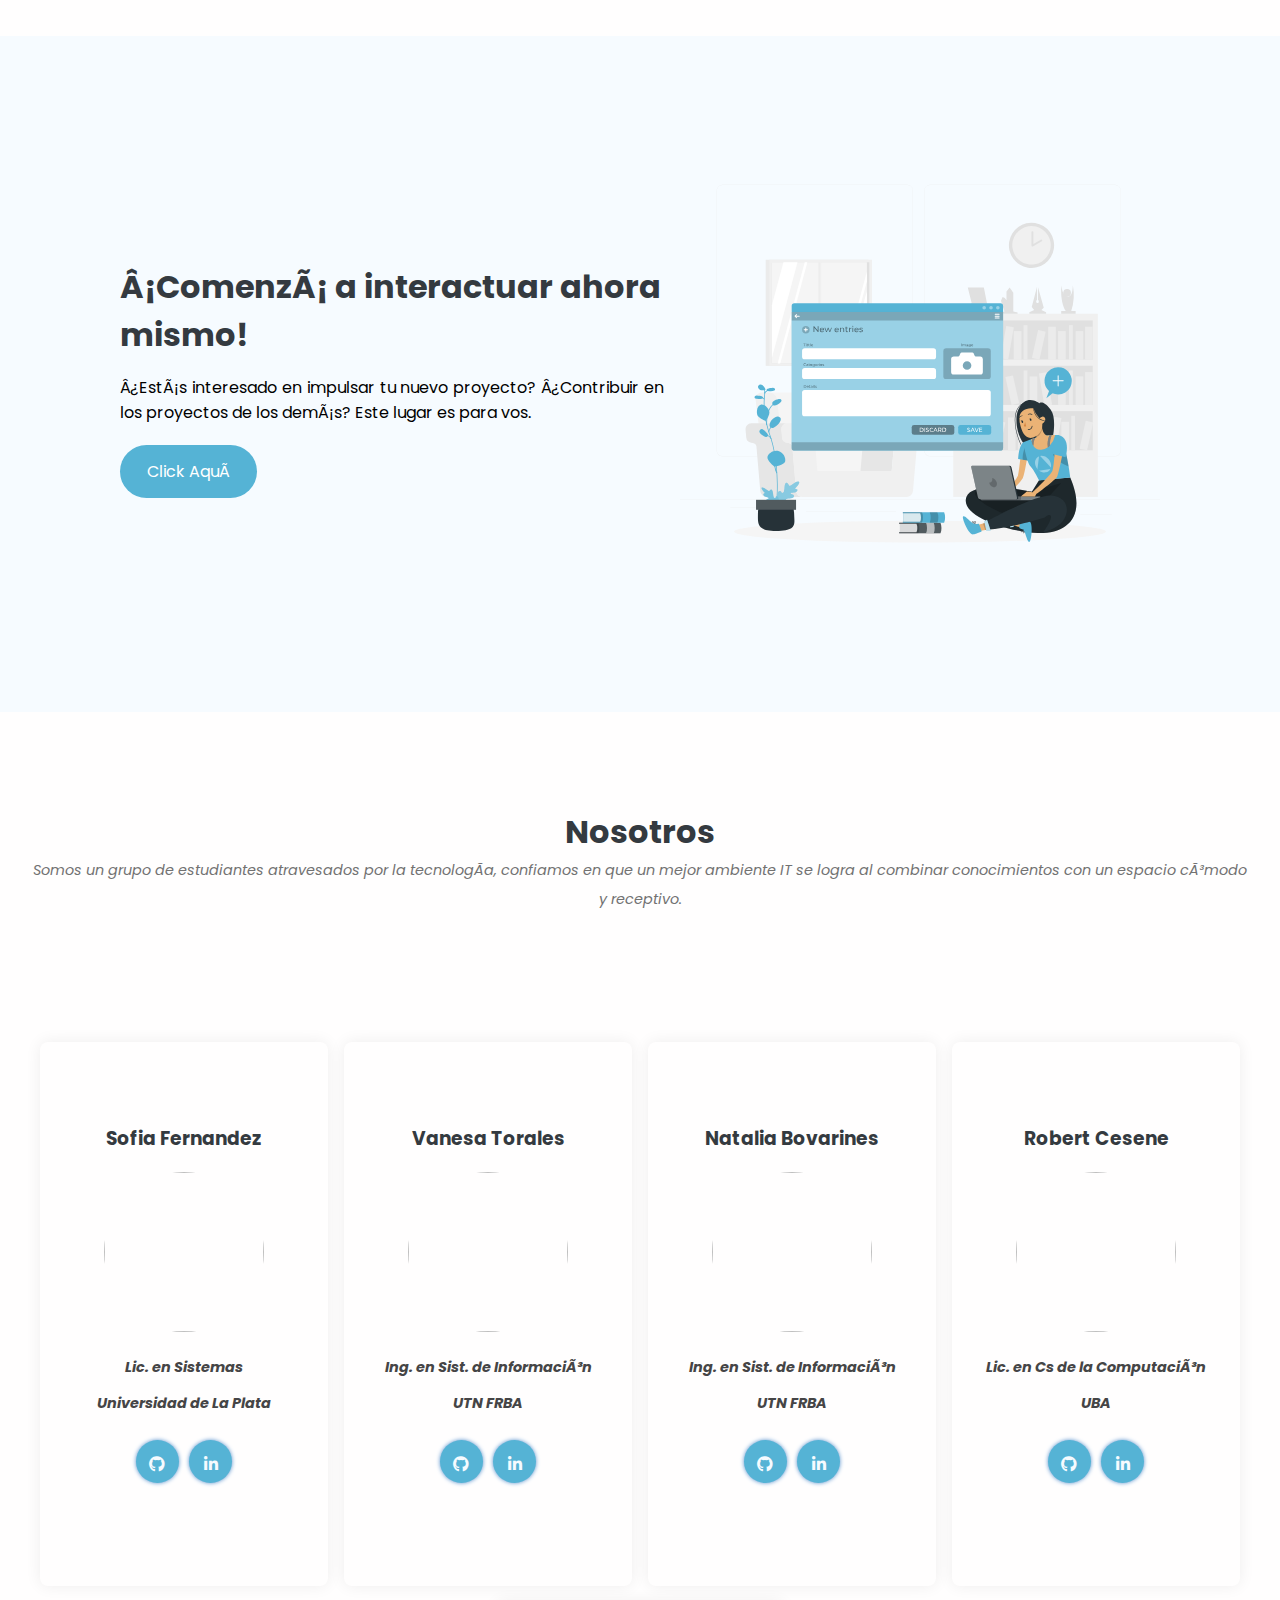
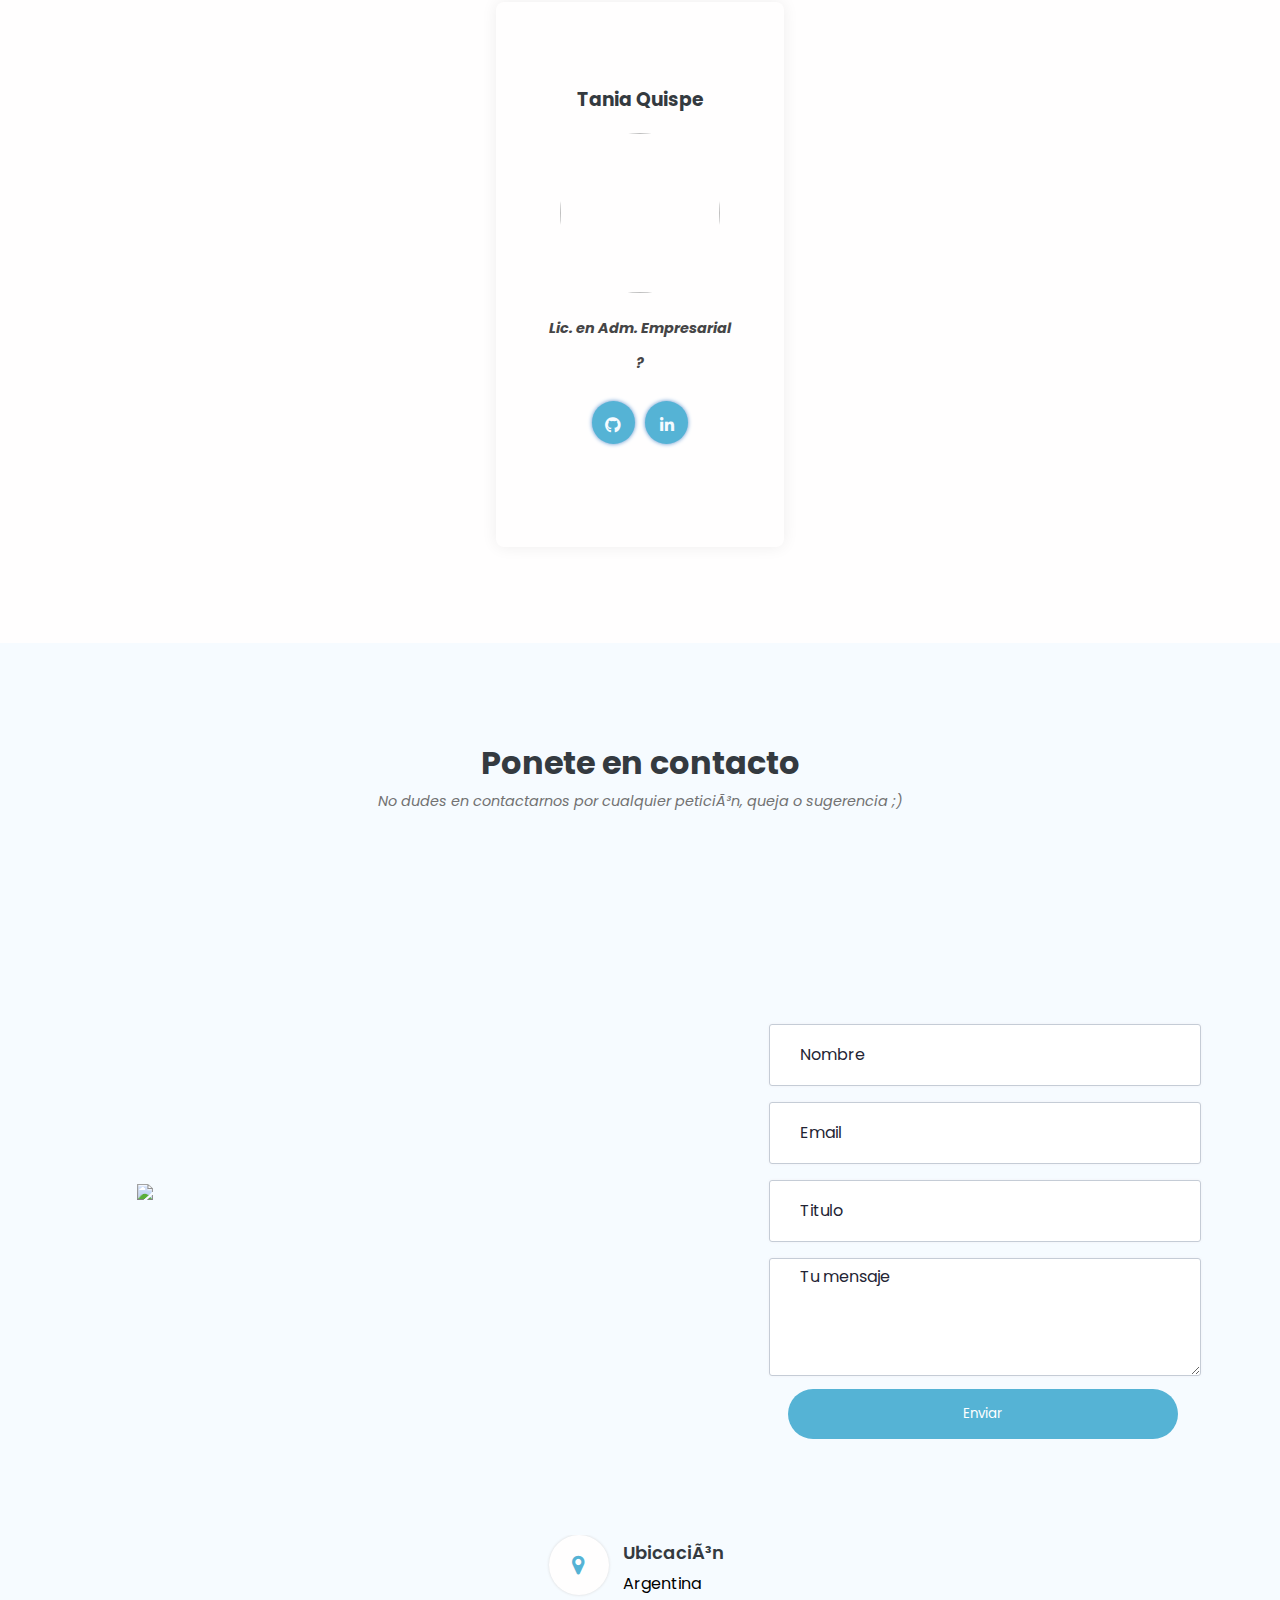
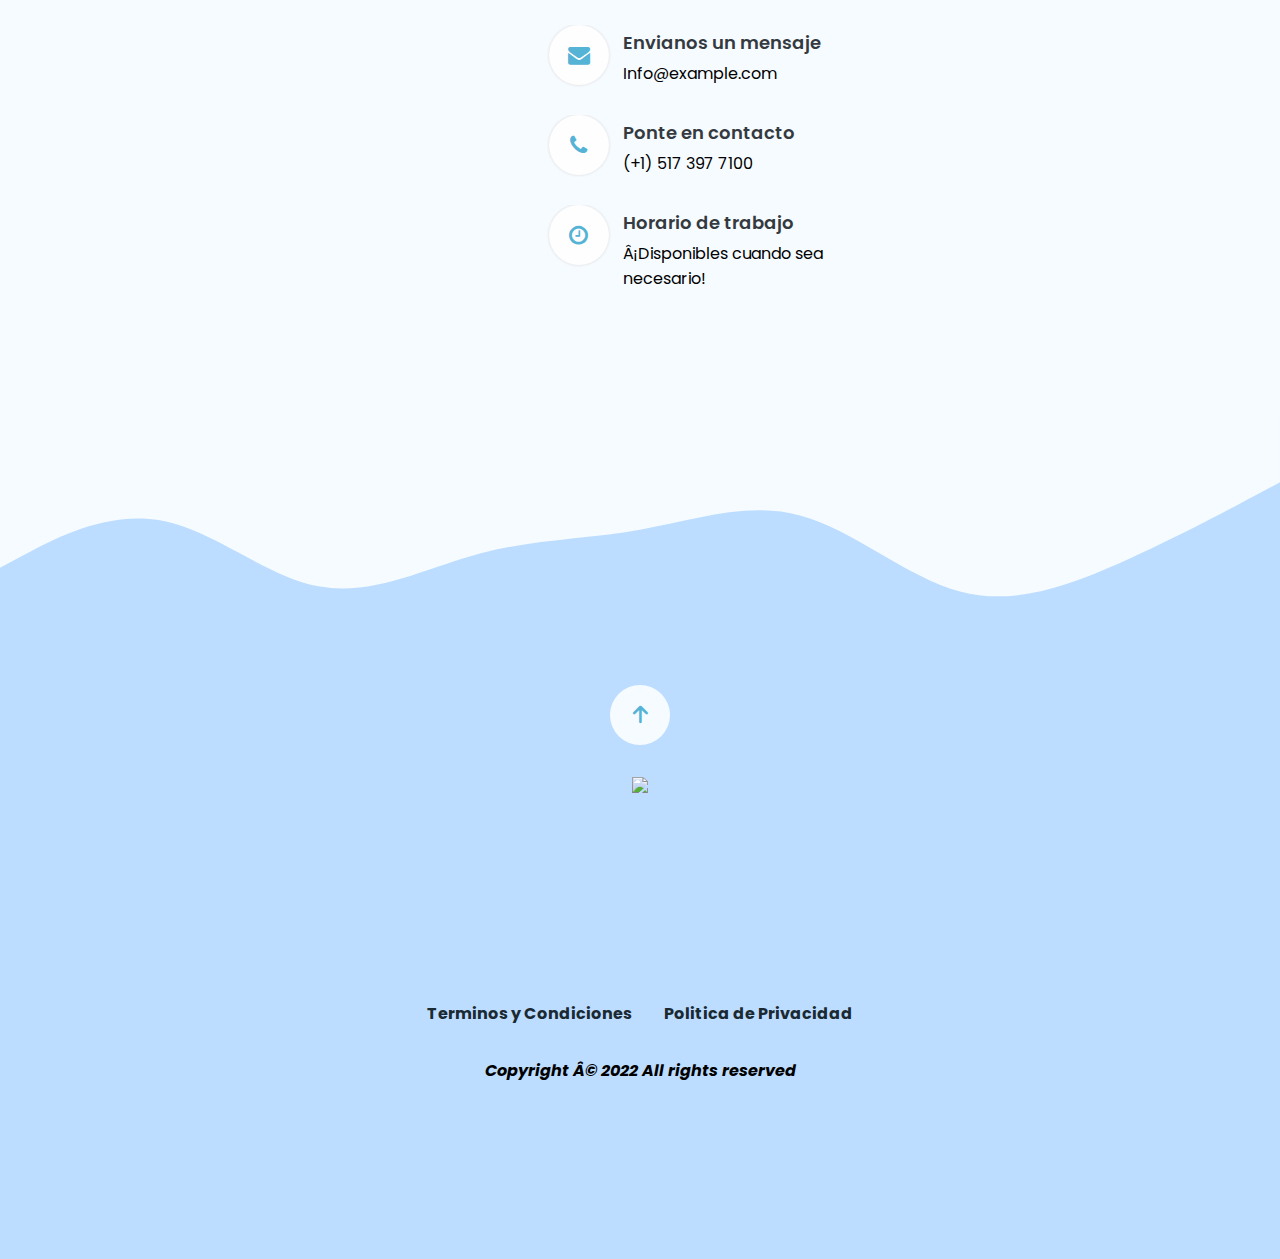
==== commit 5bf8f3f7: "se agregaron funcionalidades" ====
--- a/index.html
+++ b/index.html
@@ -10,7 +10,6 @@
     <link rel="stylesheet" href="/css/styles.css">
     <script src="https://code.jquery.com/jquery-3.6.1.min.js"></script>
     <script src="/scripts/scripts.js"></script>
-    
     <link rel="preconnect" href="https://fonts.googleapis.com">
 
     <link href="https://maxcdn.bootstrapcdn.com/font-awesome/4.7.0/css/font-awesome.min.css" rel="stylesheet" />
@@ -132,7 +131,7 @@
                     <img src="img/sofia.jpg">
                     <br>
                     <p>
-                        Ing. en Sistemas
+                        Lic. en Sistemas
                     </p>
                     <p>
                         Universidad de La Plata
--- a/css/styles.css
+++ b/css/styles.css
@@ -198,16 +198,17 @@
 }
 
 .navContent {
-    background-color: #FFFFFF;
-    padding: 1rem;
+    background-color: #fffefe;
+    padding: 0.8em 2em;
     font-family: "Poppins", sans-serif;
     font-weight: 800;
-    font-size: 0.9rem;
+    font-size: 0.8rem;
+    box-shadow: 0em 0em 1em rgb(0 0 0 / 7%);
 }
 
 section.mainPost {
     background-color: var(--main-bg2-color);
-    padding: 3rem 3rem 0;
+    padding: 4rem 8rem 4rem;
     display: flex;
     margin: 0 auto;
 }
@@ -264,6 +265,7 @@
 }
 
 section.postContent {
+    width: 83em;
     display: flex;
     background: var(--main-bg-color);
     padding: 2rem;
@@ -343,7 +345,9 @@
 
 section.commentForm {
     width: 100em;
+    min-height: 14em;
     background: var(--main-bg-color);
+    box-shadow: 0em 0em 1em rgb(0 0 0 / 7%);
     padding: 2rem;
     margin-left: 3rem;
     margin-right: 3rem;
@@ -352,10 +356,13 @@
 }
 
 section.profileComment {
+    background: #fffefe;
+    border-radius: 1rem;
     display: flex;
     flex-direction: column;
     padding: 2rem;
     font-family: 'Roboto', sans-serif;
+    text-align: center;
 }
 
 section.profileComment span.info.Username{
@@ -400,7 +407,7 @@
     transition: all 0.3s ease 0s;
 }
 
-section.postButtons button:hover, input#postComment:hover{
+section.postButtons button:hover, input#postComment:hover, button.buttonProfile:hover{
     background-color: #232434;
 }
 
@@ -410,7 +417,7 @@
 }
 
 section.commentContent section.content{
-    font-size: 0.9em;
+    font-size: 1em;
     text-align: justify;
 }
 
@@ -430,8 +437,7 @@
     background: #fffefe;
     padding: 2rem;
     border-radius: 0.8rem;
-    width: 100em;
-    height: 20em;
+    width: 93em;
     margin: 0 auto;
     margin-top: 1em;
     box-shadow: 0em 0em 1em rgb(0 0 0 / 7%);
@@ -439,6 +445,7 @@
 
 form#postComment textarea[name=comment] {
     width: 98rem;
+    height: 10em;
     padding: 1rem;
     resize: none;
     border: 0;
@@ -459,8 +466,22 @@
     border-radius: 2rem;
     margin-top: 1.2rem;
     display: inline-block;
-}
-
+    transition: all 0.3s ease 0s;
+}
+
+.rateComment.reading {
+    background-color: #55b3d5;
+    width: 10em;
+    color: #fff;
+    text-align: center;
+    position: relative;
+    float: right;
+    margin-top: -0.2em;
+}
+
+.rateComment.reading:hover{
+    background-color: #232434;
+}
 .starsRate{
     direction: rtl;/* right to left */
     unicode-bidi: bidi-override;/* bidi de bidireccional */
@@ -491,7 +512,6 @@
     border: 0;
     padding: 0.6em 2em;
     font-family: "Poppins", sans-serif;
-    font-weight: bolder;
     border-radius: 2rem;
     font-size: 0.9em;
     display: inline-block;
@@ -501,6 +521,7 @@
 }
 
 section.commentContent {
+    width: 76em;
     padding: 2rem;
     border-left: 0.1rem solid #a8a7a7;
     text-align: justify;
@@ -609,6 +630,7 @@
 
 section.roadMap{
     width: 26em;
+    height: 26em;
     font-size: 0.8em;
     transition: all 0.2s ease;
     padding: 10em 1em;
@@ -839,7 +861,7 @@
 footer{
     background-color: #bcddff;
     /*background-image: url("data:image/svg+xml,%3csvg xmlns='http://www.w3.org/2000/svg' version='1.1' xmlns:xlink='http://www.w3.org/1999/xlink' xmlns:svgjs='http://svgjs.com/svgjs' width='1920' height='1000' preserveAspectRatio='none' viewBox='0 0 1920 1000'%3e%3cg mask='url(%26quot%3b%23SvgjsMask1031%26quot%3b)' fill='none'%3e%3crect width='1920' height='1000' x='0' y='0' fill='rgba(188%2c 221%2c 255%2c 1)'%3e%3c/rect%3e%3cpath d='M-11.46 337.74 a206.54 206.54 0 1 0 413.08 0 a206.54 206.54 0 1 0 -413.08 0z' fill='rgba(28%2c 83%2c 142%2c 0.4)' class='triangle-float3'%3e%3c/path%3e%3cpath d='M1483.3 601.45 a308.75 308.75 0 1 0 617.5 0 a308.75 308.75 0 1 0 -617.5 0z' fill='rgba(28%2c 83%2c 142%2c 0.4)' class='triangle-float1'%3e%3c/path%3e%3cpath d='M1532.82 968 a298.03 298.03 0 1 0 596.06 0 a298.03 298.03 0 1 0 -596.06 0z' fill='rgba(28%2c 83%2c 142%2c 0.4)' class='triangle-float1'%3e%3c/path%3e%3cpath d='M521.009%2c752.28C622.888%2c750.718%2c711.926%2c687.35%2c760.859%2c597.978C807.848%2c512.158%2c808.727%2c406.208%2c755.412%2c324.168C706.154%2c248.371%2c611.405%2c228.947%2c521.009%2c228.903C430.512%2c228.858%2c336.661%2c248.81%2c286.207%2c323.937C230.003%2c407.628%2c219.616%2c517.13%2c268.075%2c605.532C318.293%2c697.143%2c416.549%2c753.881%2c521.009%2c752.28' fill='rgba(28%2c 83%2c 142%2c 0.4)' class='triangle-float2'%3e%3c/path%3e%3cpath d='M1546.297%2c1045.279C1613.976%2c1047.627%2c1679.356%2c1016.072%2c1714.728%2c958.324C1751.698%2c897.967%2c1755.178%2c822.201%2c1720.851%2c760.302C1685.494%2c696.547%2c1619.197%2c653.968%2c1546.297%2c654.613C1474.42%2c655.249%2c1409.684%2c699.319%2c1377.015%2c763.346C1346.971%2c822.23%2c1362.93%2c890.626%2c1396.959%2c947.301C1429.807%2c1002.008%2c1482.524%2c1043.067%2c1546.297%2c1045.279' fill='rgba(28%2c 83%2c 142%2c 0.4)' class='triangle-float3'%3e%3c/path%3e%3cpath d='M116.331%2c1098.383C156.129%2c1097.455%2c191.704%2c1076.877%2c213.249%2c1043.402C236.973%2c1006.542%2c249.105%2c961.276%2c229.95%2c921.848C208.44%2c877.572%2c165.522%2c842.078%2c116.331%2c843.907C69.307%2c845.656%2c37.993%2c887.945%2c16.463%2c929.788C-2.897%2c967.412%2c-10.307%2c1011.705%2c11.258%2c1048.11C32.466%2c1083.914%2c74.728%2c1099.353%2c116.331%2c1098.383' fill='rgba(28%2c 83%2c 142%2c 0.4)' class='triangle-float1'%3e%3c/path%3e%3cpath d='M729.66 409.25 a173.61 173.61 0 1 0 347.22 0 a173.61 173.61 0 1 0 -347.22 0z' fill='rgba(28%2c 83%2c 142%2c 0.4)' class='triangle-float3'%3e%3c/path%3e%3cpath d='M413.88 404.76 a173.46 173.46 0 1 0 346.92 0 a173.46 173.46 0 1 0 -346.92 0z' fill='rgba(28%2c 83%2c 142%2c 0.4)' class='triangle-float2'%3e%3c/path%3e%3cpath d='M618.966%2c968.861C674.445%2c970.31%2c724.445%2c936.397%2c751.601%2c887.997C778.178%2c840.629%2c777.579%2c782.554%2c749.63%2c735.981C722.466%2c690.715%2c671.751%2c666.163%2c618.966%2c666.978C567.62%2c667.771%2c520.374%2c695.205%2c495.109%2c739.912C470.24%2c783.918%2c473.758%2c836.912%2c497.809%2c881.37C523.213%2c928.33%2c565.593%2c967.467%2c618.966%2c968.861' fill='rgba(28%2c 83%2c 142%2c 0.4)' class='triangle-float3'%3e%3c/path%3e%3cpath d='M135.366%2c897.656C163.355%2c897.483%2c193.462%2c890.872%2c207.259%2c866.519C220.919%2c842.408%2c209.811%2c814.021%2c196.531%2c789.698C182.465%2c763.935%2c164.719%2c734.976%2c135.366%2c734.842C105.885%2c734.707%2c87.511%2c763.346%2c73.224%2c789.134C59.529%2c813.853%2c47.871%2c842.896%2c61.913%2c867.419C76.015%2c892.046%2c106.988%2c897.832%2c135.366%2c897.656' fill='rgba(28%2c 83%2c 142%2c 0.4)' class='triangle-float2'%3e%3c/path%3e%3cpath d='M846.707%2c652.588C908.689%2c657.421%2c978.173%2c653.201%2c1013.148%2c601.802C1051.565%2c545.344%2c1049.151%2c467.521%2c1011.323%2c410.666C976.714%2c358.649%2c909.071%2c347.872%2c846.707%2c351.645C791.773%2c354.969%2c740.136%2c380.638%2c713.319%2c428.696C687.139%2c475.612%2c692.379%2c532.777%2c719.877%2c578.933C746.696%2c623.949%2c794.467%2c648.514%2c846.707%2c652.588' fill='rgba(28%2c 83%2c 142%2c 0.4)' class='triangle-float2'%3e%3c/path%3e%3c/g%3e%3cdefs%3e%3cmask id='SvgjsMask1031'%3e%3crect width='1920' height='1000' fill='white'%3e%3c/rect%3e%3c/mask%3e%3cstyle%3e %40keyframes float1 %7b 0%25%7btransform: translate(0%2c 0)%7d 50%25%7btransform: translate(-10px%2c 0)%7d 100%25%7btransform: translate(0%2c 0)%7d %7d .triangle-float1 %7b animation: float1 5s infinite%3b %7d %40keyframes float2 %7b 0%25%7btransform: translate(0%2c 0)%7d 50%25%7btransform: translate(-5px%2c -5px)%7d 100%25%7btransform: translate(0%2c 0)%7d %7d .triangle-float2 %7b animation: float2 4s infinite%3b %7d %40keyframes float3 %7b 0%25%7btransform: translate(0%2c 0)%7d 50%25%7btransform: translate(0%2c -10px)%7d 100%25%7btransform: translate(0%2c 0)%7d %7d .triangle-float3 %7b animation: float3 6s infinite%3b %7d %3c/style%3e%3c/defs%3e%3c/svg%3e");*/
-    padding-top: 10em;
+    padding-top: 15em;
     padding-bottom: 10em;
 
 }
@@ -954,6 +976,10 @@
 
 /* EDITAR PERFIL */
 
+.card-header{
+    background-color: rgb(255 255 255)!important;
+}
+
 section.mainPost.editProfile {
     background: #fffefe;
     width: 70em;
@@ -1023,7 +1049,7 @@
 }
 .form-control, .dataTable-input {
     display: block;
-    width: 98%;
+    width: 96%;
     padding: 0.875rem 1.125rem;
     font-size: 0.875rem;
     font-weight: 400;
@@ -1098,107 +1124,7 @@
     font-family: "Poppins", sans-serif;
 }
 
-
-@media only screen and (max-width: 375px) {
-    body{
-        width: 100%;
-    }
-
-    header.mainHeader {
-        width: 100%;
-    }
-
-    header.mainHeader .infoHeader{
-        margin: 0!important;
-    }
-
-    
-    header.mainHeader h1{
-        font-size: 3em;
-        line-height: 100%;
-    }
-
-    header.mainHeader img{
-        display: none;
-    }
-
-    section.mainContainer{
-        width: 152%;
-    }
-
-    .aboutTeam p, .titleContainer span{
-        font-size: 1.4em;
-    }
-
-    .aboutImg{
-        width: 36em!important;
-        margin-bottom: -7em;
-        margin-top: -2em;
-    }
-
-    section.roadMap{
-        width: 40em!important;
-        height: auto!important;
-    }
-
-    section.roadMap p{
-        font-size: 1.8em!important;
-    }
-
-    section.roadMap h3{
-        font-size: 2.6em!important;
-    }
-
-    section.roadMap img {
-        width: 36em!important;
-        height: auto;
-    }
-
-    section.aboutTeam.newProject {
-        width: auto!important;
-    }
-
-    section.aboutUs {
-        width: 30em!important;
-    }
-
-    section.aboutUs h3 {
-        font-size: 1.6em;
-    }
-
-    section.aboutUs p {
-        font-size: 1.3em;
-    }
-
-    i.fa-brands.fa-github.about, i.fa-brands.fa-linkedin-in{
-        font-size: 1.6em;
-    }
-
-    .col-lg-7 {
-        width: 30em;
-        margin-left: -5em;
-        margin-top: 0!important;
-    }
-
-    .col-lg-5 {
-        margin-left: 0!important;
-        margin-top: 0!important;
-    }
-
-    .single_address {
-        display: inline-block;
-        width: 17em;
-    }
-
-    footer{
-        width: 170%;
-        padding-top: 7em!important;
-    }
-
-}
-
-
-@media only screen and (max-width: 767px) {
+@media only screen and (max-width: 768px) {
 
     nav span.menuIcon{
         display: flex;
@@ -1219,6 +1145,11 @@
     nav a.logoNav{
         display: flex;
         align-items: center;
+        font-size: 2.5em;
+    }
+
+    nav span.menuIcon{
+        font-size: 2.5em;
     }
 
     nav ol{
@@ -1226,6 +1157,7 @@
     }
 
     nav ol.show{
+        font-size: 2em;
         display: flex;
         flex-direction: column;
         padding: 0;
@@ -1243,29 +1175,37 @@
     }
 
     .mainHeader{
-        margin-top: 6em;
-    }
-
-    .mainHeader img{
-        width: 26em;
-        height: 26em;
-        margin-right: 2em;
+        margin-top: 12em;
     }
 
     .infoHeader{
-        margin-left: 4em;
+        margin-right: 4em;
     }
 
     .infoHeader h1{
-        font-size: 2.5em;
+        font-size: 4em;
+        line-height: 100%;
     }
 
     .infoHeader a{
         width: 8em;
+        font-size: 1.8em;
+    }
+
+    section.mainContainer{
+        width: 215%;
     }
 
     section.mainContainer h2.mainTitle{
-        font-size: 2.6em;
+        font-size: 3em;
+    }
+
+    section.aboutTeam{
+        width: 40em!important;
+    }
+
+    .aboutTeam p{
+        font-size: 2em;
     }
 
     section.roadMap{
@@ -1277,10 +1217,19 @@
         font-style: normal;
     }
 
-    section.roadMap, article.lastNews{
-        width: 20em;
-        height: 30em;
+    section.roadMap{
+        width: 50em;
+        min-height: 60em;
         margin-top: 0em!important;
+    }
+
+    section.roadMap h3{
+        font-size: 3em;
+    }
+
+    section.roadMap img{
+        width: 30em;
+        height: auto;
     }
 
     section.aboutTeam.comunity{
@@ -1292,15 +1241,28 @@
     }
 
     .aboutImg{
-        width: 24em;
+        width: 50em;
     }
 
     section.aboutUs{
-        width: 18em;
+        width: 40em;
+    }
+
+    section.aboutUs h3 {
+        font-size: 2.2em;
     }
 
     section.aboutUs p {
-        font-size: 1em;
+        font-size: 1.8em;
+    }
+
+    section.aboutUs img{
+        width: 300px;
+        height: 300px;
+    }
+
+    .fa-github.about, .fa-linkedin-in{
+        font-size: 2em;
     }
 
     section.roadMap h2, article.lastNews h2, article.lastNews h2, section.aboutUs h2{
@@ -1308,7 +1270,16 @@
         text-transform: uppercase;
     }
 
-    section.roadMap p, article.lastNews p, section.aboutUs p, article.lastNews p{
+    .titleContainer span{
+        font-size: 2em;
+    }
+
+    section.roadMap p{     
+        font-size: 2.5em;
+        text-align: justify;
+    }
+    
+    article.lastNews p, article.lastNews p{
         font-size: 1.2em;
     }
 
@@ -1353,10 +1324,145 @@
         display: none;
     }
 
+    section.items .col-lg-5 {
+        margin-left: 6em;
+        margin-top: 0em;
+        font-size: 2em;
+    }
+
+    .single_address i.fa {
+        font-size: 2em;
+        padding: 0.4em;
+        border-radius: 100%;
+    }
+
+    section.items .col-lg-5 h4{
+        font-size: 1em;
+    }
+
+    .col-lg-7 {
+        width: 40em;
+    }
+
+
+    .form-group.col-md-6 input.form-control,.form-group.col-md-6 textarea.form-control {
+        font-size: 1.8em;
+        height: 70px;
+        padding: 1em;
+    }
+
+    .btn-contact-bg{
+        font-size: 2em;
+    }
+
+
     footer {
+        width: 223%;
         padding-top: 9em;
     }
 
+    footer a.mouseBack {
+        width: 4em;
+        height: 4em;
+        padding: 2em;
+    }
+
+    footer p {
+        font-size: 1.8em;
+    }
+
+    i.fa-solid.fa-arrow-up{
+        font-size: 2.2em;
+    }
+
+    .infoF img {
+        width: 40em;
+    }
+
+
+    /* PUBLICACIONES */
+
+    header.mainHeader {
+        width: 190%;
+    }
+
+    .navContent{
+        width: 213%;
+        font-size: 1.2rem;
+    }
+
+    h3.postView{
+        font-size: 1.6em;
+    }
+
+    section.userProfile {
+        width: 24em;
+    }
+
+    section.userProfile span.userName {
+        font-size: 1.4em;
+    }
+
+    section.container.postView{
+        width: 220%;
+    }
+
+    section.userProfile h4 {
+        font-size: 1.1rem;
+    }
+
+    section.commentForm {
+        width: 85em;
+        min-height: 19em;
+    }
+
+    section.postNav span {
+        font-size: 1.5em;
+    }
+
+    h2#tituloPublicacion {
+        font-size: 2em;
+    }
+
+    .mainHeader img {
+        width: 44em;
+    }
+
+    p#contenido, section.commentContent section.content{
+        font-size: 1.3em;
+    }
+
+    article.commentPost {
+        width: 85em;
+    }
+
+    form#postComment textarea[name=comment] {
+        width: 83rem;
+        font-size: 1.2em;
+    }
+
+    input#postComment,section.postButtons button, section.commentData span, section.commentData button{
+        font-size: 1.3em;
+    }
+
+    section.profileComment {
+        width: 20em;
+    }
+
+    span.info.Username {
+        text-align: center;
+        font-size: 1.4em;
+    }
+
+    section.profileComment img {
+        margin: 0 auto;
+        width: 200px;
+        height: 200px;
+    }
+
+    span.info.Interest {
+        font-size: 1.3em!important;
+    }
 
 }
 
@@ -1532,7 +1638,14 @@
 
 /* PROYECTOS VISTA*/
 
+section.projects {
+    width: 70em;
+    margin: 0 auto;
+    padding-top: 1.2em;
+}
+
 section.container.postView {
+    background: #f6fbff;
     padding-bottom: 4em;
 }
 
@@ -1544,12 +1657,19 @@
 
 article.proInd {
     width: 26em;
+    height: 24em;
     background: white;
     box-shadow: 0em 0em 1em rgb(0 0 0 / 7%);
     padding: 2em;
     margin-top: 1em;
     margin-bottom: 1em;
     border-radius: 1rem;
+}
+
+article.proInd p.limitado{
+    font-family: 'Roboto', sans-serif;
+    text-align: justify;
+    font-size: 0.9em;
 }
 
 article.proInd h1{
